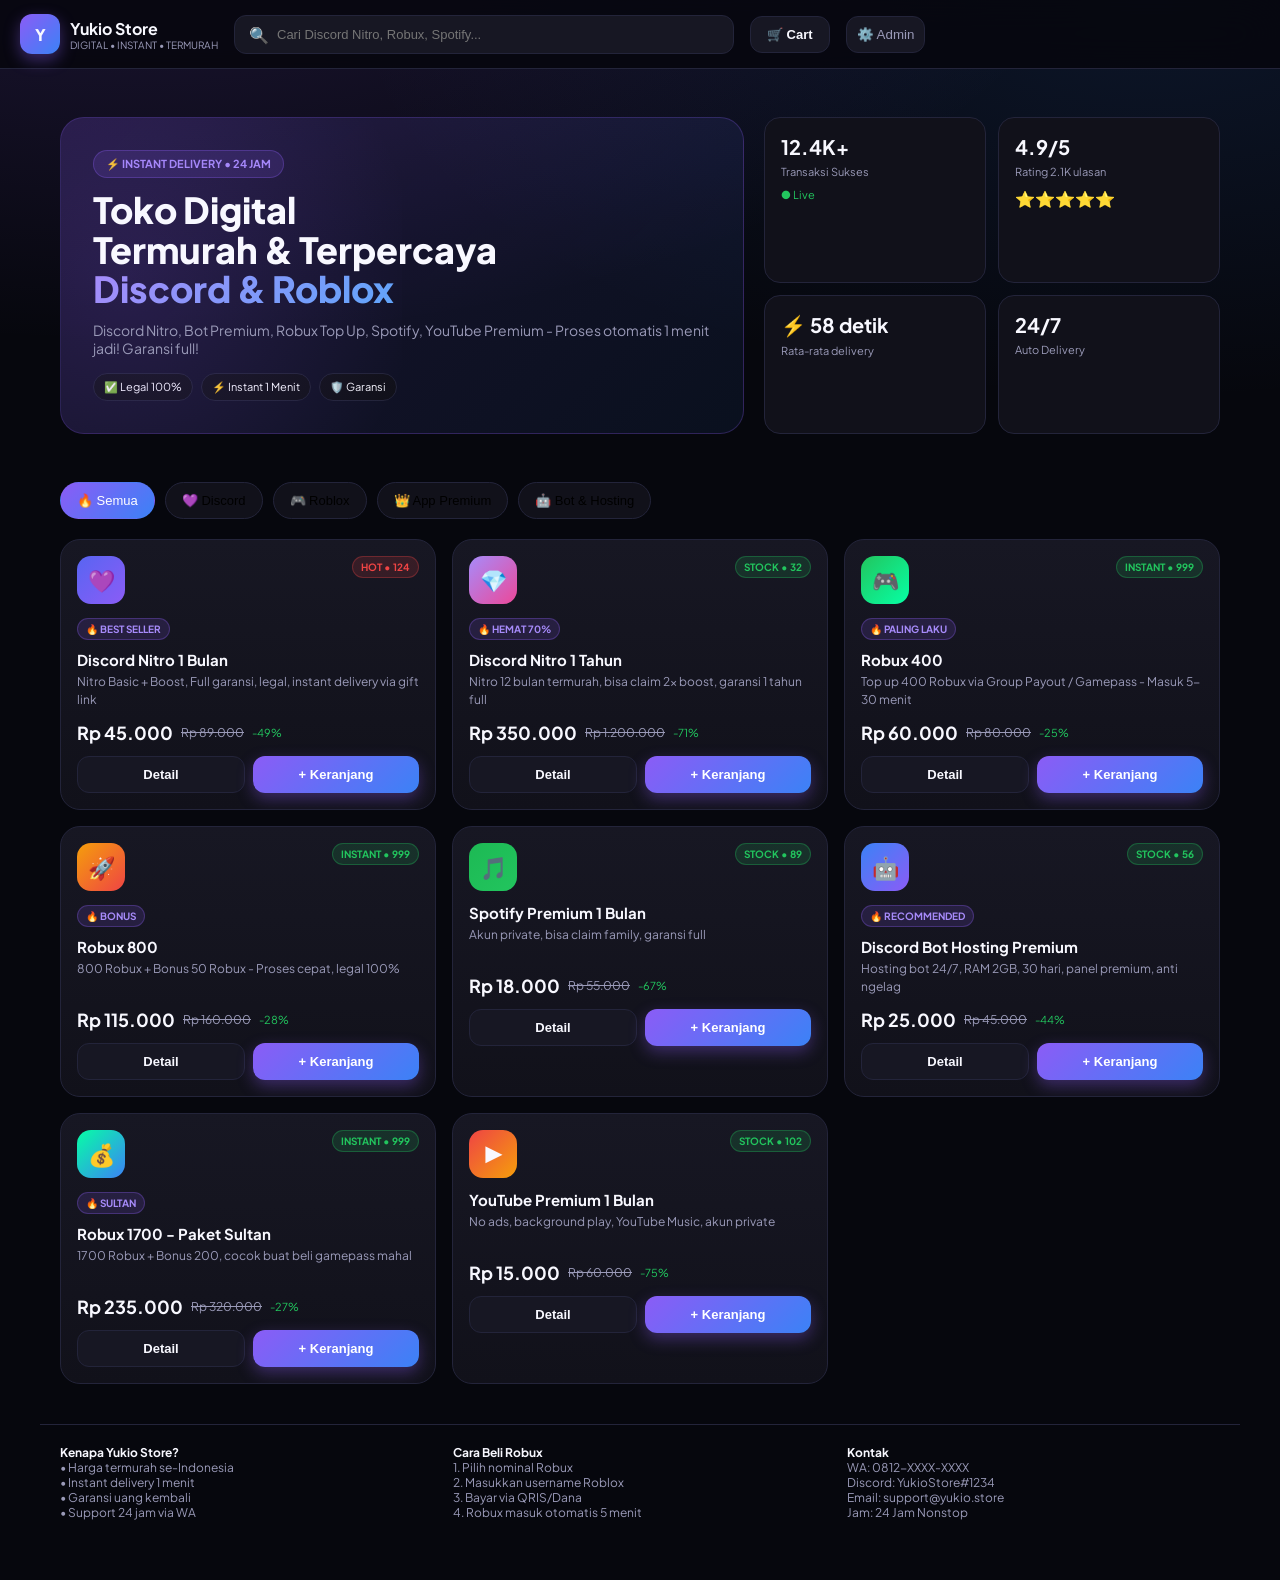
==== index.html @ 193f55a0 "Add initial HTML structure for Yukio Digital Store" ====
<!DOCTYPE html>
<html lang="id">
<head>
<meta charset="UTF-8">
<meta name="viewport" content="width=device-width, initial-scale=1.0">
<title>Yukio Digital Store - Discord Premium & Roblox Top Up Termurah</title>
<link href="https://fonts.googleapis.com/css2?family=Plus+Jakarta+Sans:wght@400;600;700;800&display=swap" rel="stylesheet">
<style>
:root{--bg:#06070d;--card:#11111a;--card2:#171723;--border:#23243a;--primary:#8b5cf6;--primary2:#3b82f6;--accent:#06ffa5;--text:#f8f8ff;--muted:#9a9ab8;--success:#22c55e}
*{margin:0;padding:0;box-sizing:border-box}
body{font-family:'Plus Jakarta Sans',sans-serif;background:radial-gradient(1000px 500px at 10% -10%, rgba(139,92,246,.2), transparent),radial-gradient(800px 400px at 90% 0%, rgba(59,130,246,.12), transparent),var(--bg);color:var(--text);min-height:100vh}
.nav{position:sticky;top:0;z-index:50;background:rgba(6,7,13,.85);backdrop-filter:blur(20px);border-bottom:1px solid var(--border);padding:14px 20px;display:flex;align-items:center;gap:16px}
.logo{width:40px;height:40px;border-radius:12px;background:linear-gradient(135deg,var(--primary),var(--primary2));display:flex;align-items:center;justify-content:center;font-weight:800;box-shadow:0 6px 16px rgba(139,92,246,.4)}
.search{flex:1;max-width:500px;display:flex;align-items:center;gap:8px;background:var(--card2);border:1px solid var(--border);border-radius:12px;padding:8px 14px}
.search input{flex:1;background:transparent;border:none;color:var(--text);outline:none;font-size:13px}
.cart-btn{position:relative;padding:10px 16px;background:var(--card2);border:1px solid var(--border);border-radius:12px;color:var(--text);cursor:pointer;font-size:13px;font-weight:600;display:flex;gap:8px;align-items:center}
.badge{position:absolute;top:-6px;right:-6px;width:18px;height:18px;background:#ef4444;border-radius:50%;font-size:10px;display:flex;align-items:center;justify-content:center}
.hero{max-width:1200px;margin:24px auto;padding:24px 20px;display:grid;grid-template-columns:1.2fr .8fr;gap:20px}
.hero-main{background:linear-gradient(135deg, rgba(139,92,246,.15), rgba(59,130,246,.08));border:1px solid rgba(139,92,246,.25);border-radius:24px;padding:32px;position:relative;overflow:hidden}
.hero-main::before{content:'';position:absolute;top:-50%;left:-30%;width:80%;height:200%;background:radial-gradient(circle, rgba(139,92,246,.15), transparent 70%);pointer-events:none}
.hero h1{font-size:clamp(24px,4vw,36px);font-weight:800;line-height:1.1;position:relative}
.hero p{color:var(--muted);margin:12px 0 0;font-size:14px;position:relative}
.stats{display:grid;grid-template-columns:1fr 1fr;gap:12px}
.stat{background:var(--card);border:1px solid var(--border);border-radius:16px;padding:16px}
.stat b{font-size:20px;display:block}.stat span{font-size:11px;color:var(--muted)}
.categories{max-width:1200px;margin:0 auto;padding:0 20px;display:flex;gap:10px;overflow-x:auto}
.cat{padding:10px 16px;background:var(--card);border:1px solid var(--border);border-radius:20px;font-size:13px;white-space:nowrap;cursor:pointer;transition:.2s}.cat.active,.cat:hover{background:linear-gradient(135deg,var(--primary),var(--primary2));color:#fff;border-color:transparent}
.products{max-width:1200px;margin:20px auto;padding:0 20px;display:grid;grid-template-columns:repeat(auto-fill,minmax(280px,1fr));gap:16px}
.card{background:linear-gradient(180deg,var(--card2),var(--card));border:1px solid var(--border);border-radius:20px;padding:16px;transition:.3s;position:relative;overflow:hidden}
.card:hover{transform:translateY(-4px);border-color:rgba(139,92,246,.4);box-shadow:0 20px 40px rgba(0,0,0,.4)}
.card-top{display:flex;justify-content:space-between;align-items:start;margin-bottom:12px}
.card-icon{width:48px;height:48px;border-radius:14px;display:flex;align-items:center;justify-content:center;font-size:22px}
.tag{padding:4px 8px;border-radius:20px;font-size:10px;font-weight:700}
.tag-stock{background:rgba(34,197,94,.15);color:var(--success);border:1px solid rgba(34,197,94,.3)}
.tag-hot{background:rgba(239,68,68,.15);color:#ef4444;border:1px solid rgba(239,68,68,.3)}
.card h3{font-size:15px;margin:4px 0}.card .desc{font-size:12px;color:var(--muted);line-height:1.5;height:36px;overflow:hidden}
.price{margin:12px 0;display:flex;align-items:center;gap:8px}.price b{font-size:18px}.price s{font-size:12px;color:var(--muted)}
.btns{display:flex;gap:8px;margin-top:12px}
.btn{flex:1;padding:10px;border-radius:12px;border:none;font-weight:700;font-size:13px;cursor:pointer;transition:.2s}
.btn-primary{background:linear-gradient(135deg,var(--primary),var(--primary2));color:#fff;box-shadow:0 6px 16px rgba(139,92,246,.35)}
.btn-ghost{background:var(--card2);border:1px solid var(--border);color:var(--text)}
.btn:hover{transform:translateY(-1px)}
.modal{position:fixed;inset:0;background:rgba(0,0,0,.7);backdrop-filter:blur(8px);display:none;align-items:center;justify-content:center;z-index:100;padding:20px}
.modal.open{display:flex}
.modal-box{background:var(--card);border:1px solid var(--border);border-radius:20px;width:100%;max-width:480px;max-height:90vh;overflow-y:auto;padding:20px;animation:pop .3s ease}
@keyframes pop{from{transform:scale(.96);opacity:0}to{transform:scale(1);opacity:1}}
.input{width:100%;padding:12px 14px;background:var(--card2);border:1px solid var(--border);border-radius:12px;color:var(--text);outline:none;font-size:13px;margin:6px 0}
.input:focus{border-color:var(--primary)}
.calc{background:var(--card2);border:1px dashed var(--border);border-radius:12px;padding:12px;margin:10px 0;font-size:12px}
.order-item{display:flex;justify-content:space-between;padding:10px 0;border-bottom:1px solid var(--border);font-size:13px}
@media(max-width:800px){.hero{grid-template-columns:1fr}.products{grid-template-columns:1fr 1fr}}@media(max-width:500px){.products{grid-template-columns:1fr}.nav{flex-wrap:wrap}}
</style>
</head>
<body>

<div class="nav">
<div style="display:flex;align-items:center;gap:10px"><div class="logo">Y</div><div><b>Yukio Store</b><div style="font-size:10px;color:var(--muted)">DIGITAL • INSTANT • TERMURAH</div></div></div>
<div class="search"><span>🔍</span><input id="search" placeholder="Cari Discord Nitro, Robux, Spotify..." oninput="filterProducts()"></div>
<button class="cart-btn" onclick="openCart()">🛒 Cart <span id="cartCount" class="badge" style="display:none">0</span></button>
<button onclick="openAdmin()" style="padding:10px;background:var(--card2);border:1px solid var(--border);border-radius:12px;color:var(--muted);cursor:pointer">⚙️ Admin</button>
</div>

<div class="hero">
<div class="hero-main">
<div style="display:inline-flex;padding:6px 12px;background:rgba(139,92,246,.15);border:1px solid rgba(139,92,246,.3);border-radius:20px;font-size:11px;color:#a78bfa;font-weight:700">⚡ INSTANT DELIVERY • 24 JAM</div>
<h1 style="margin-top:12px">Toko Digital<br>Termurah & Terpercaya<br><span style="background:linear-gradient(135deg,#a78bfa,#60a5fa);-webkit-background-clip:text;-webkit-text-fill-color:transparent">Discord & Roblox</span></h1>
<p>Discord Nitro, Bot Premium, Robux Top Up, Spotify, YouTube Premium - Proses otomatis 1 menit jadi! Garansi full!</p>
<div style="margin-top:16px;display:flex;gap:8px;flex-wrap:wrap"><span style="padding:6px 10px;background:var(--card);border:1px solid var(--border);border-radius:20px;font-size:11px">✅ Legal 100%</span><span style="padding:6px 10px;background:var(--card);border:1px solid var(--border);border-radius:20px;font-size:11px">⚡ Instant 1 Menit</span><span style="padding:6px 10px;background:var(--card);border:1px solid var(--border);border-radius:20px;font-size:11px">🛡️ Garansi</span></div>
</div>
<div class="stats">
<div class="stat"><b>12.4K+</b><span>Transaksi Sukses</span><div style="margin-top:8px;font-size:11px;color:var(--success)">● Live</div></div>
<div class="stat"><b>4.9/5</b><span>Rating 2.1K ulasan</span><div style="margin-top:8px">⭐⭐⭐⭐⭐</div></div>
<div class="stat"><b>⚡ 58 detik</b><span>Rata-rata delivery</span></div>
<div class="stat"><b>24/7</b><span>Auto Delivery</span></div>
</div>
</div>

<div class="categories">
<button class="cat active" onclick="setCat('all')">🔥 Semua</button>
<button class="cat" onclick="setCat('discord')">💜 Discord</button>
<button class="cat" onclick="setCat('roblox')">🎮 Roblox</button>
<button class="cat" onclick="setCat('premium')">👑 App Premium</button>
<button class="cat" onclick="setCat('bot')">🤖 Bot & Hosting</button>
</div>

<div class="products" id="products"></div>

<div style="max-width:1200px;margin:40px auto;padding:20px;border-top:1px solid var(--border);display:grid;grid-template-columns:repeat(auto-fit,minmax(200px,1fr));gap:20px;font-size:12px;color:var(--muted)">
<div><b style="color:var(--text)">Kenapa Yukio Store?</b><br>• Harga termurah se-Indonesia<br>• Instant delivery 1 menit<br>• Garansi uang kembali<br>• Support 24 jam via WA</div>
<div><b style="color:var(--text)">Cara Beli Robux</b><br>1. Pilih nominal Robux<br>2. Masukkan username Roblox<br>3. Bayar via QRIS/Dana<br>4. Robux masuk otomatis 5 menit</div>
<div><b style="color:var(--text)">Kontak</b><br>WA: 0812-XXXX-XXXX<br>Discord: YukioStore#1234<br>Email: support@yukio.store<br>Jam: 24 Jam Nonstop</div>
</div>

<!-- MODAL CART & CHECKOUT -->
<div id="cartModal" class="modal"><div class="modal-box">
<div style="display:flex;justify-content:space-between;align-items:center"><h3>🛒 Keranjang (<span id="cartCount2">0</span>)</h3><button onclick="closeModal('cartModal')" style="padding:6px 10px;border-radius:8px;border:1px solid var(--border);background:var(--card2);color:var(--text);cursor:pointer">✕</button></div>
<div id="cartItems" style="margin:16px 0"></div>
<div style="border-top:1px solid var(--border);padding-top:12px">
<div class="order-item"><span>Subtotal</span><b id="subtotal">Rp 0</b></div>
<div style="margin-top:12px"><b>Data Pengiriman</b>
<input id="custName" class="input" placeholder="Nama / Username Discord / Roblox">
<input id="custWA" class="input" placeholder="No WA (untuk kirim kode) - 08xxx">
<select id="payMethod" class="input"><option value="QRIS">QRIS (All E-Wallet)</option><option value="DANA">DANA</option><option value="OVO">OVO</option><option value="GoPay">GoPay</option><option value="BCA">Transfer BCA</option></select>
</div>
<button onclick="checkout()" class="btn btn-primary" style="width:100%;margin-top:12px;padding:14px">💳 Bayar Sekarang - Instant Delivery</button>
<div style="font-size:11px;color:var(--muted);text-align:center;margin-top:8px">🔒 Pembayaran aman & otomatis</div>
</div>
</div></div>

<!-- MODAL PRODUCT DETAIL -->
<div id="productModal" class="modal"><div class="modal-box">
<div style="display:flex;justify-content:space-between"><h3 id="pTitle"></h3><button onclick="closeModal('productModal')" style="padding:6px 10px;border-radius:8px;border:1px solid var(--border);background:var(--card2);color:var(--text);cursor:pointer">✕</button></div>
<div id="pContent" style="margin-top:12px"></div>
</div></div>

<!-- MODAL ADMIN -->
<div id="adminModal" class="modal"><div class="modal-box" style="max-width:600px">
<div style="display:flex;justify-content:space-between"><h3>⚙️ Admin Dashboard - Yukio Store</h3><button onclick="closeModal('adminModal')" style="padding:6px 10px;border-radius:8px;border:1px solid var(--border);background:var(--card2);color:var(--text);cursor:pointer">✕</button></div>
<div style="display:grid;grid-template-columns:1fr 1fr 1fr;gap:10px;margin:16px 0">
<div class="stat"><b id="totalOrders">0</b><span>Total Order</span></div>
<div class="stat"><b id="totalIncome">Rp 0</b><span>Pendapatan</span></div>
<div class="stat"><b id="totalProducts">6</b><span>Produk</span></div>
</div>
<h4 style="margin:12px 0">📦 Daftar Order Masuk</h4>
<div id="adminOrders" style="max-height:300px;overflow-y:auto"></div>
<button onclick="clearOrders()" style="margin-top:12px;padding:8px 12px;background:#ef4444;border:none;border-radius:8px;color:#fff;cursor:pointer;font-size:12px">Hapus Semua Order (Reset)</button>
</div></div>

<script>
const products = [
{id:1, cat:'discord', icon:'💜', color:'linear-gradient(135deg,#5865F2,#8b5cf6)', title:'Discord Nitro 1 Bulan', desc:'Nitro Basic + Boost, Full garansi, legal, instant delivery via gift link', price:45000, oldPrice:89000, stock:124, tag:'HOT', badge:'BEST SELLER'},
{id:2, cat:'discord', icon:'💎', color:'linear-gradient(135deg,#a78bfa,#ec4899)', title:'Discord Nitro 1 Tahun', desc:'Nitro 12 bulan termurah, bisa claim 2x boost, garansi 1 tahun full', price:350000, oldPrice:1200000, stock:32, tag:'STOCK', badge:'HEMAT 70%'},
{id:3, cat:'roblox', icon:'🎮', color:'linear-gradient(135deg,#22c55e,#06ffa5)', title:'Robux 400', desc:'Top up 400 Robux via Group Payout / Gamepass - Masuk 5-30 menit', price:60000, oldPrice:80000, stock:999, tag:'INSTANT', badge:'PALING LAKU'},
{id:4, cat:'roblox', icon:'🚀', color:'linear-gradient(135deg,#f59e0b,#ef4444)', title:'Robux 800', desc:'800 Robux + Bonus 50 Robux - Proses cepat, legal 100%', price:115000, oldPrice:160000, stock:999, tag:'INSTANT', badge:'BONUS'},
{id:5, cat:'premium', icon:'🎵', color:'linear-gradient(135deg,#1DB954,#22c55e)', title:'Spotify Premium 1 Bulan', desc:'Akun private, bisa claim family, garansi full', price:18000, oldPrice:55000, stock:89, tag:'STOCK', badge:''},
{id:6, cat:'bot', icon:'🤖', color:'linear-gradient(135deg,#3b82f6,#8b5cf6)', title:'Discord Bot Hosting Premium', desc:'Hosting bot 24/7, RAM 2GB, 30 hari, panel premium, anti ngelag', price:25000, oldPrice:45000, stock:56, tag:'STOCK', badge:'RECOMMENDED'},
{id:7, cat:'roblox', icon:'💰', color:'linear-gradient(135deg,#06ffa5,#3b82f6)', title:'Robux 1700 - Paket Sultan', desc:'1700 Robux + Bonus 200, cocok buat beli gamepass mahal', price:235000, oldPrice:320000, stock:999, tag:'INSTANT', badge:'SULTAN'},
{id:8, cat:'premium', icon:'▶️', color:'linear-gradient(135deg,#ef4444,#f59e0b)', title:'YouTube Premium 1 Bulan', desc:'No ads, background play, YouTube Music, akun private', price:15000, oldPrice:60000, stock:102, tag:'STOCK', badge:''},
];

let cart = JSON.parse(localStorage.getItem('yukio_cart')||'[]');
let orders = JSON.parse(localStorage.getItem('yukio_orders')||'[]');
let currentCat = 'all';

function renderProducts(){
let container = document.getElementById('products');
let q = document.getElementById('search').value.toLowerCase();
let filtered = products.filter(p => (currentCat==='all' || p.cat===currentCat) && (p.title.toLowerCase().includes(q) || p.desc.toLowerCase().includes(q)));
container.innerHTML = filtered.map(p=>`
<div class="card">
<div class="card-top"><div class="card-icon" style="background:${p.color}">${p.icon}</div><div style="display:flex;gap:6px"><span class="tag ${p.tag==='HOT'?'tag-hot':'tag-stock'}">${p.tag} • ${p.stock}</span></div></div>
${p.badge?`<div style="display:inline-block;padding:4px 8px;background:rgba(139,92,246,.15);border:1px solid rgba(139,92,246,.3);border-radius:20px;font-size:10px;color:#a78bfa;font-weight:700;margin-bottom:6px">🔥 ${p.badge}</div>`:''}
<h3>${p.title}</h3>
<div class="desc">${p.desc}</div>
<div class="price"><b>Rp ${p.price.toLocaleString('id-ID')}</b><s>Rp ${p.oldPrice.toLocaleString('id-ID')}</s><span style="font-size:11px;color:var(--success)">-${Math.round((1-p.price/p.oldPrice)*100)}%</span></div>
<div class="btns"><button class="btn btn-ghost" onclick="openProduct(${p.id})">Detail</button><button class="btn btn-primary" onclick="addToCart(${p.id})">+ Keranjang</button></div>
</div>
`).join('');
}

function setCat(cat){
currentCat=cat;
document.querySelectorAll('.cat').forEach(c=>c.classList.remove('active'));
event.target.classList.add('active');
renderProducts();
}

function filterProducts(){renderProducts()}

function addToCart(id){
let p = products.find(x=>x.id===id);
let exist = cart.find(x=>x.id===id);
if(exist){exist.qty++}else{cart.push({...p, qty:1})}
localStorage.setItem('yukio_cart', JSON.stringify(cart));
updateCartCount();
let btn = event.target;
btn.textContent='✅ Ditambah!';
setTimeout(()=>btn.textContent='+ Keranjang', 1000);
}

function updateCartCount(){
let count = cart.reduce((a,b)=>a+b.qty,0);
document.getElementById('cartCount').style.display = count>0?'flex':'none';
document.getElementById('cartCount').textContent=count;
document.getElementById('cartCount2').textContent=count;
}

function openCart(){
let itemsDiv = document.getElementById('cartItems');
if(cart.length===0){itemsDiv.innerHTML='<div style="text-align:center;padding:20px;color:var(--muted)">Keranjang kosong bos, belanja dulu!</div>'}
else{
itemsDiv.innerHTML = cart.map((c,i)=>`
<div style="display:flex;gap:10px;align-items:center;padding:10px 0;border-bottom:1px solid var(--border)">
<div style="width:40px;height:40px;border-radius:10px;background:${c.color};display:flex;align-items:center;justify-content:center">${c.icon}</div>
<div style="flex:1"><b style="font-size:13px">${c.title}</b><div style="font-size:11px;color:var(--muted)">Rp ${c.price.toLocaleString()} x ${c.qty}</div></div>
<div style="display:flex;align-items:center;gap:6px"><button onclick="changeQty(${i},-1)" style="width:24px;height:24px;border-radius:6px;border:1px solid var(--border);background:var(--card2);color:var(--text);cursor:pointer">-</button><span style="font-size:13px">${c.qty}</span><button onclick="changeQty(${i},1)" style="width:24px;height:24px;border-radius:6px;border:1px solid var(--border);background:var(--card2);color:var(--text);cursor:pointer">+</button></div>
</div>
`).join('');
}
let subtotal = cart.reduce((a,b)=>a+b.price*b.qty,0);
document.getElementById('subtotal').textContent='Rp '+subtotal.toLocaleString('id-ID');
document.getElementById('cartModal').classList.add('open');
}

function changeQty(i, delta){
cart[i].qty+=delta;
if(cart[i].qty<=0)cart.splice(i,1);
localStorage.setItem('yukio_cart', JSON.stringify(cart));
updateCartCount();
openCart();
}

function openProduct(id){
let p = products.find(x=>x.id===id);
document.getElementById('pTitle').textContent=p.title;
let isRobux = p.cat==='roblox';
document.getElementById('pContent').innerHTML=`
<div style="display:flex;gap:12px;align-items:center;margin-bottom:12px"><div style="width:56px;height:56px;border-radius:16px;background:${p.color};display:flex;align-items:center;justify-content:center;font-size:26px">${p.icon}</div><div><b>${p.title}</b><div style="font-size:12px;color:var(--muted)">Stok: ${p.stock} • Instant</div></div></div>
<p style="font-size:13px;color:var(--muted);line-height:1.6">${p.desc}</p>
${isRobux?`<div class="calc"><b>🧮 Kalkulator Robux</b><br><div style="display:flex;gap:8px;margin-top:8px"><input id="robuxInput" type="number" class="input" style="flex:1" placeholder="Mau berapa Robux? Contoh: 1000" oninput="calcRobux(${p.price/400})"><button onclick="calcRobux(${p.price/400})" style="padding:8px 12px;background:var(--card);border:1px solid var(--border);border-radius:8px;color:var(--text);cursor:pointer">Hitung</button></div><div id="robuxResult" style="margin-top:8px;font-weight:700"></div></div>`:''}
<div style="margin:12px 0;padding:12px;background:var(--card2);border-radius:12px"><div style="display:flex;justify-content:space-between"><span style="font-size:12px;color:var(--muted)">Harga Normal</span><s style="font-size:12px">Rp ${p.oldPrice.toLocaleString()}</s></div><div style="display:flex;justify-content:space-between;margin-top:4px"><span style="font-weight:700">Harga Promo</span><b style="color:var(--accent)">Rp ${p.price.toLocaleString()}</b></div></div>
<div style="font-size:12px;color:var(--muted);line-height:1.8">✅ Garansi 100%<br>✅ Instant Delivery 1-5 Menit<br>✅ Support 24 Jam<br>✅ Legal & Aman</div>
<div style="display:flex;gap:8px;margin-top:16px"><button onclick="addToCart(${p.id});closeModal('productModal');openCart()" class="btn btn-primary" style="flex:1">🛒 Beli Sekarang</button><button onclick="window.open('https://wa.me/6281234567890?text=Halo%20min%20mau%20tanya%20${encodeURIComponent(p.title)}')" class="btn btn-ghost">💬 Tanya Admin</button></div>
`;
document.getElementById('productModal').classList.add('open');
}

function calcRobux(rate){
let val = document.getElementById('robuxInput').value;
if(!val)return;
let total = Math.ceil(val*rate);
document.getElementById('robuxResult').textContent = val+' Robux = Rp '+total.toLocaleString('id-ID')+' (estimasi)';
}

function checkout(){
if(cart.length===0)return alert('Keranjang kosong!');
let name = document.getElementById('custName').value.trim();
let wa = document.getElementById('custWA').value.trim();
let pay = document.getElementById('payMethod').value;
if(!name || !wa)return alert('Isi nama/username dan WA dulu bos!');
let subtotal = cart.reduce((a,b)=>a+b.price*b.qty,0);
let order = {id:'YUKIO-'+Date.now().toString().slice(-6), date:new Date().toLocaleString('id-ID'), name, wa, pay, items:[...cart], total:subtotal, status:'Pending - Menunggu Pembayaran'};
orders.unshift(order);
localStorage.setItem('yukio_orders', JSON.stringify(orders));
cart=[];localStorage.setItem('yukio_cart', JSON.stringify(cart));updateCartCount();closeModal('cartModal');
alert('✅ Order Berhasil Dibuat!\\n\\nID Order: '+order.id+'\\nTotal: Rp '+subtotal.toLocaleString()+'\\nMetode: '+pay+'\\n\\nSilakan bayar dan kirim bukti ke WA Admin. Kode akan dikirim otomatis setelah konfirmasi!\\n\\nUntuk demo ini, cek di Admin Dashboard ya bos!');
openAdmin();
}

function openAdmin(){
document.getElementById('adminModal').classList.add('open');
renderAdmin();
}

function renderAdmin(){
document.getElementById('totalOrders').textContent=orders.length;
document.getElementById('totalIncome').textContent='Rp '+(orders.reduce((a,b)=>a+b.total,0).toLocaleString('id-ID'));
document.getElementById('totalProducts').textContent=products.length;
let div = document.getElementById('adminOrders');
if(orders.length===0){div.innerHTML='<div style="color:var(--muted);font-size:13px">Belum ada order</div>'}
else{
div.innerHTML = orders.map(o=>`
<div style="padding:10px;background:var(--card2);border:1px solid var(--border);border-radius:12px;margin-bottom:8px;font-size:12px">
<div style="display:flex;justify-content:space-between"><b>${o.id}</b><span style="padding:2px 8px;background:rgba(245,158,11,.15);border-radius:20px;font-size:10px">${o.status}</span></div>
<div style="margin:6px 0;color:var(--muted)">${o.date} • ${o.name} • ${o.wa} • ${o.pay}</div>
<div>${o.items.map(i=>i.title+' x'+i.qty).join(', ')}</div>
<div style="margin-top:6px;display:flex;justify-content:space-between"><b>Rp ${o.total.toLocaleString()}</b><div style="display:flex;gap:4px"><button onclick="confirmOrder('${o.id}')" style="padding:4px 8px;background:var(--success);border:none;border-radius:6px;color:#fff;cursor:pointer;font-size:11px">Konfirmasi</button><button onclick="sendCode('${o.id}')" style="padding:4px 8px;background:var(--primary);border:none;border-radius:6px;color:#fff;cursor:pointer;font-size:11px">Kirim Kode</button></div></div>
</div>
`).join('');
}
}

function confirmOrder(id){
let o = orders.find(x=>x.id===id);
if(o){o.status='✅ Paid - Diproses';localStorage.setItem('yukio_orders', JSON.stringify(orders));renderAdmin();alert('Order '+id+' dikonfirmasi! Sekarang kirim kode ke customer via WA: '+o.wa);}
}
function sendCode(id){
let code = 'YUKIO-'+Math.random().toString(36).toUpperCase().slice(-8)+'-'+Math.random().toString(36).toUpperCase().slice(-6);
alert('✅ Kode terkirim ke customer!\\n\\nOrder: '+id+'\\nKode: '+code+'\\n\\n(Customer akan menerima kode ini via WA - untuk demo, copy kode ini)');
let o = orders.find(x=>x.id===id);
if(o){o.status='✅ Done - Kode: '+code;localStorage.setItem('yukio_orders', JSON.stringify(orders));renderAdmin();}
}
function clearOrders(){if(confirm('Hapus semua order?')){orders=[];localStorage.setItem('yukio_orders', JSON.stringify(orders));renderAdmin();}}

function closeModal(id){document.getElementById(id).classList.remove('open')}

updateCartCount();
renderProducts();
</script>
</body>
  </html>
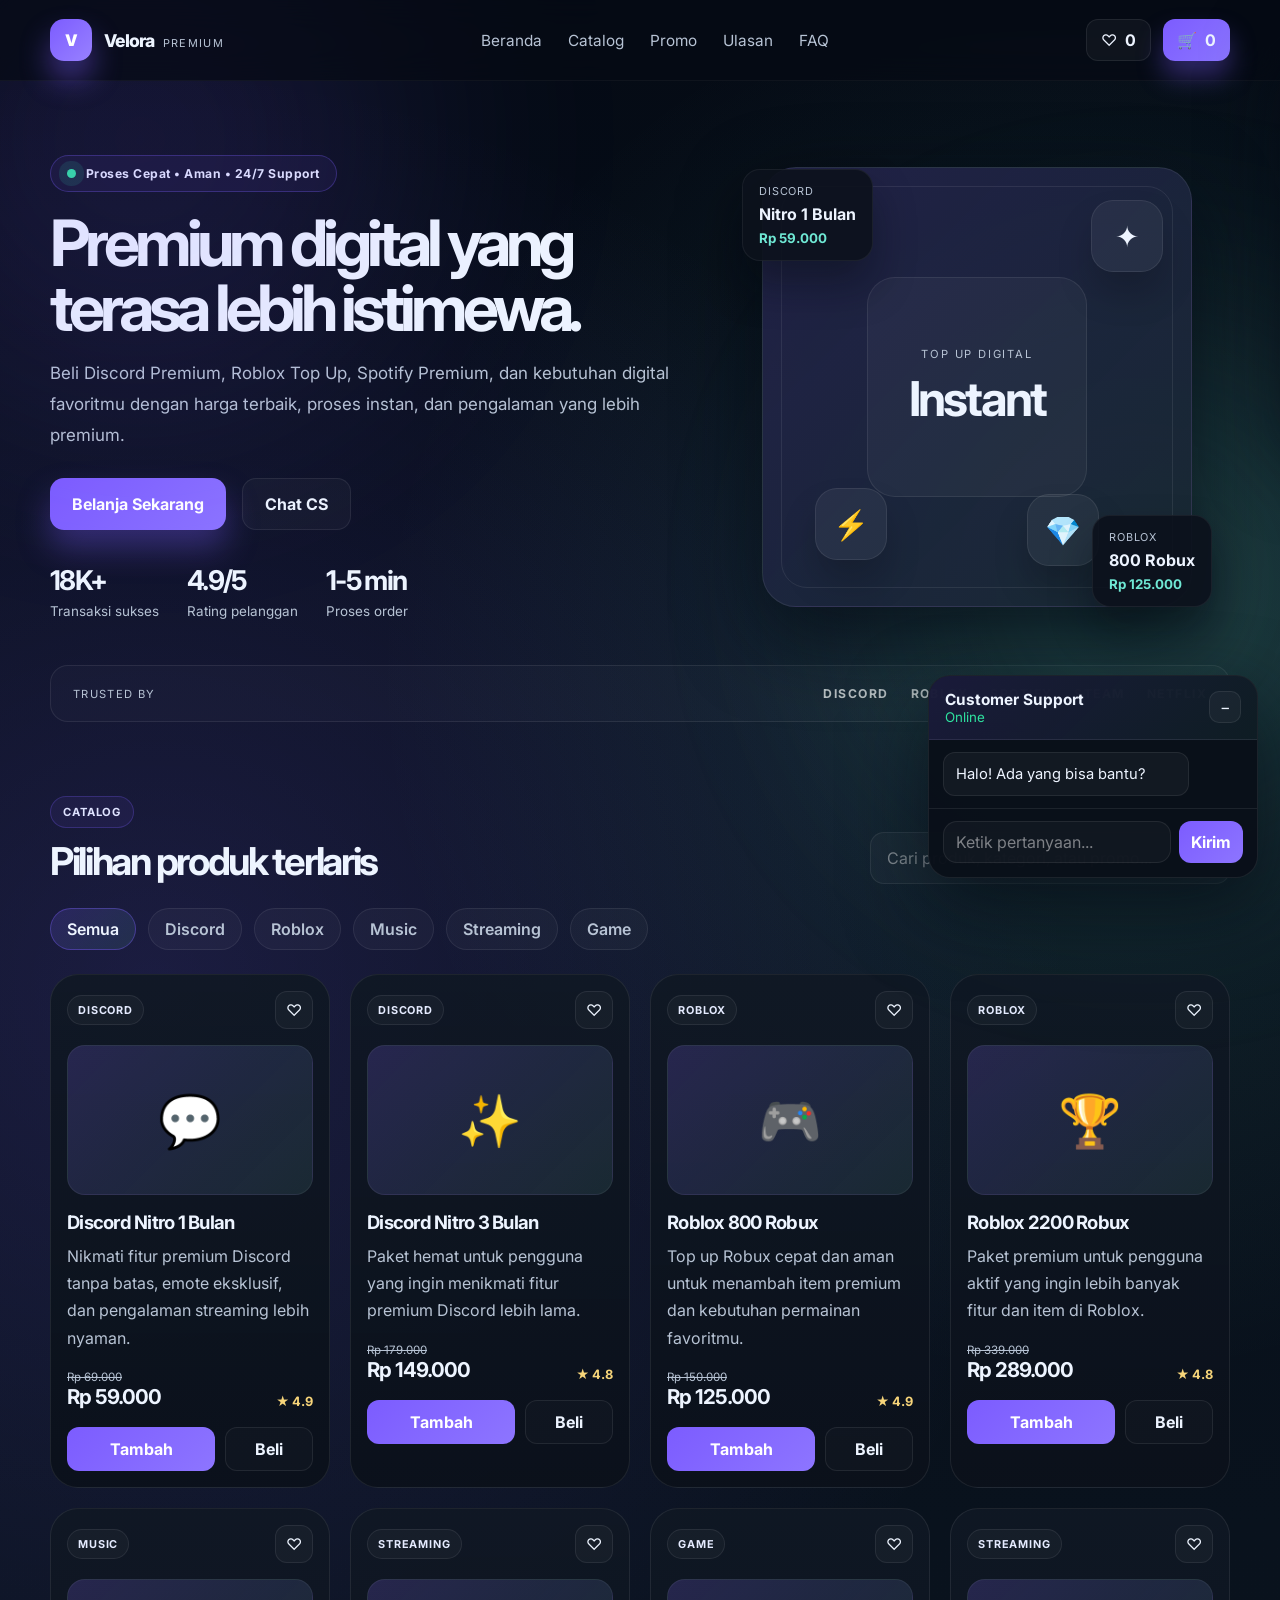
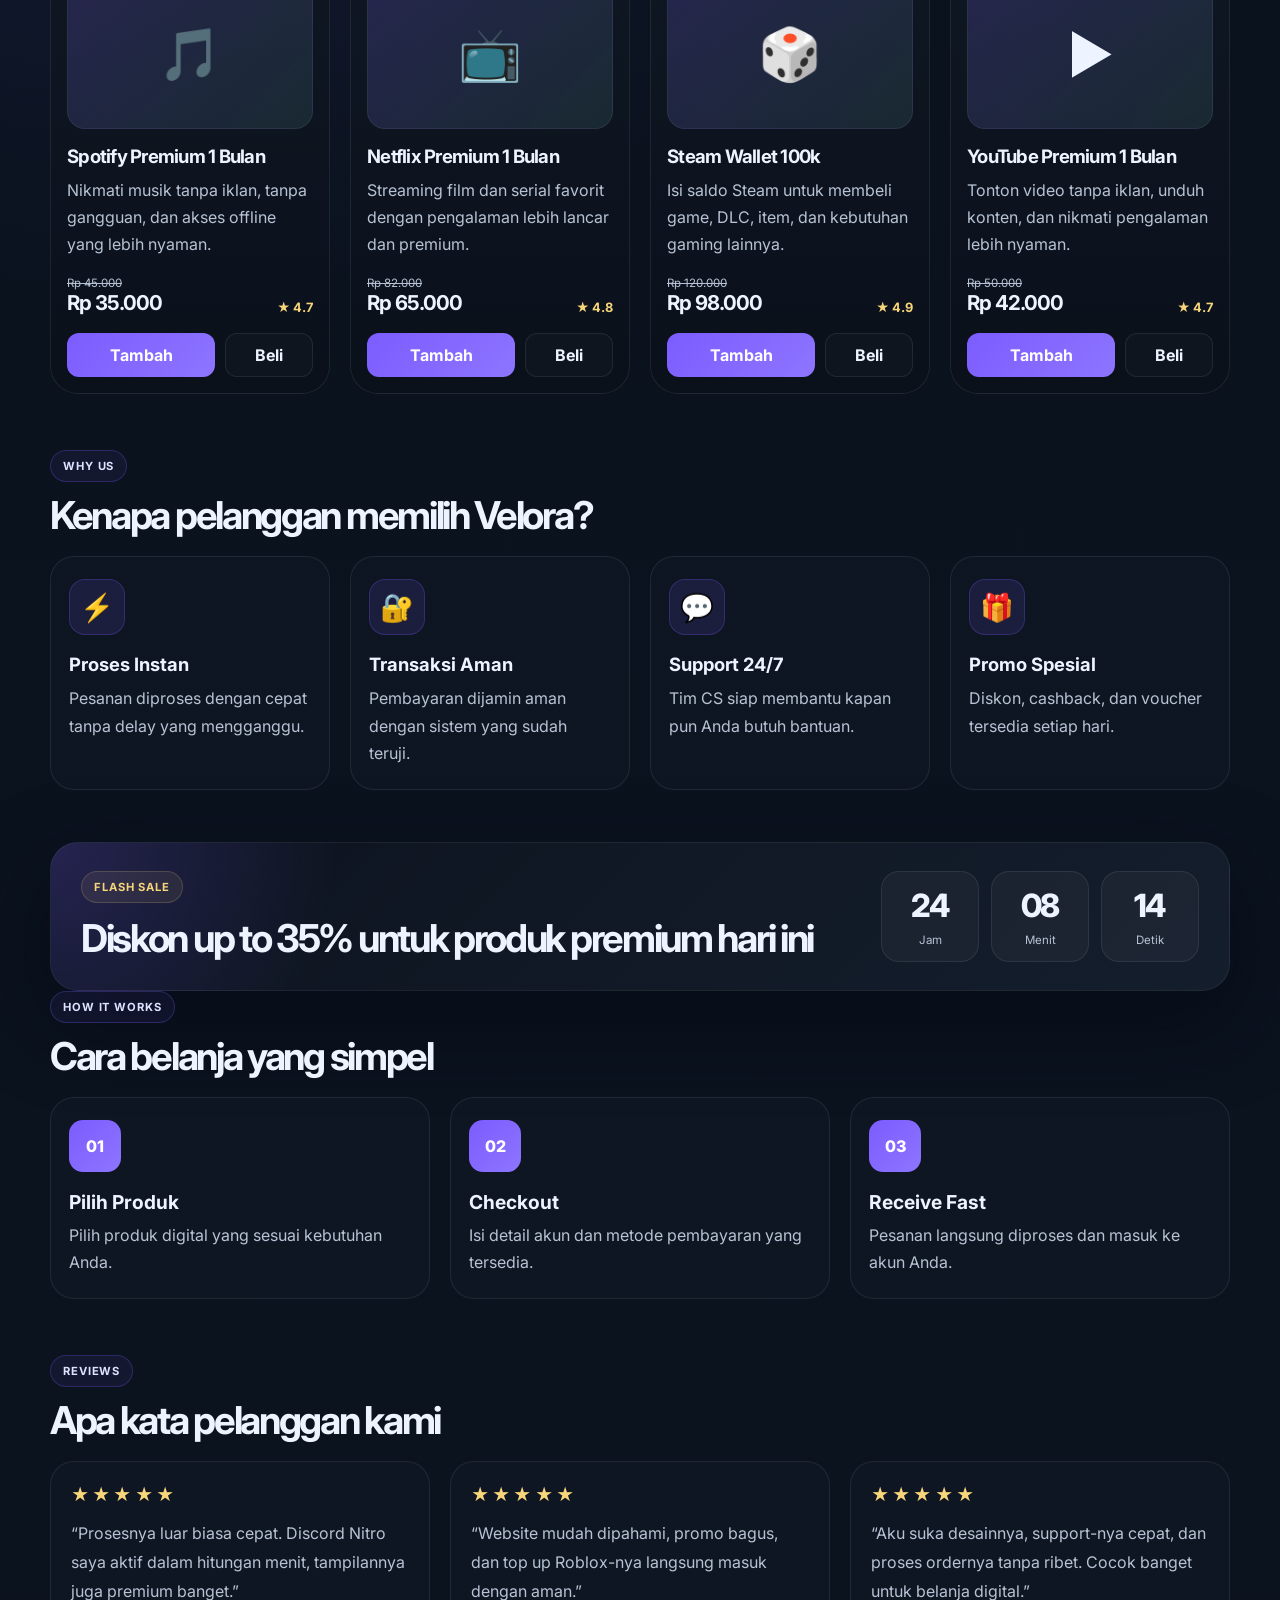
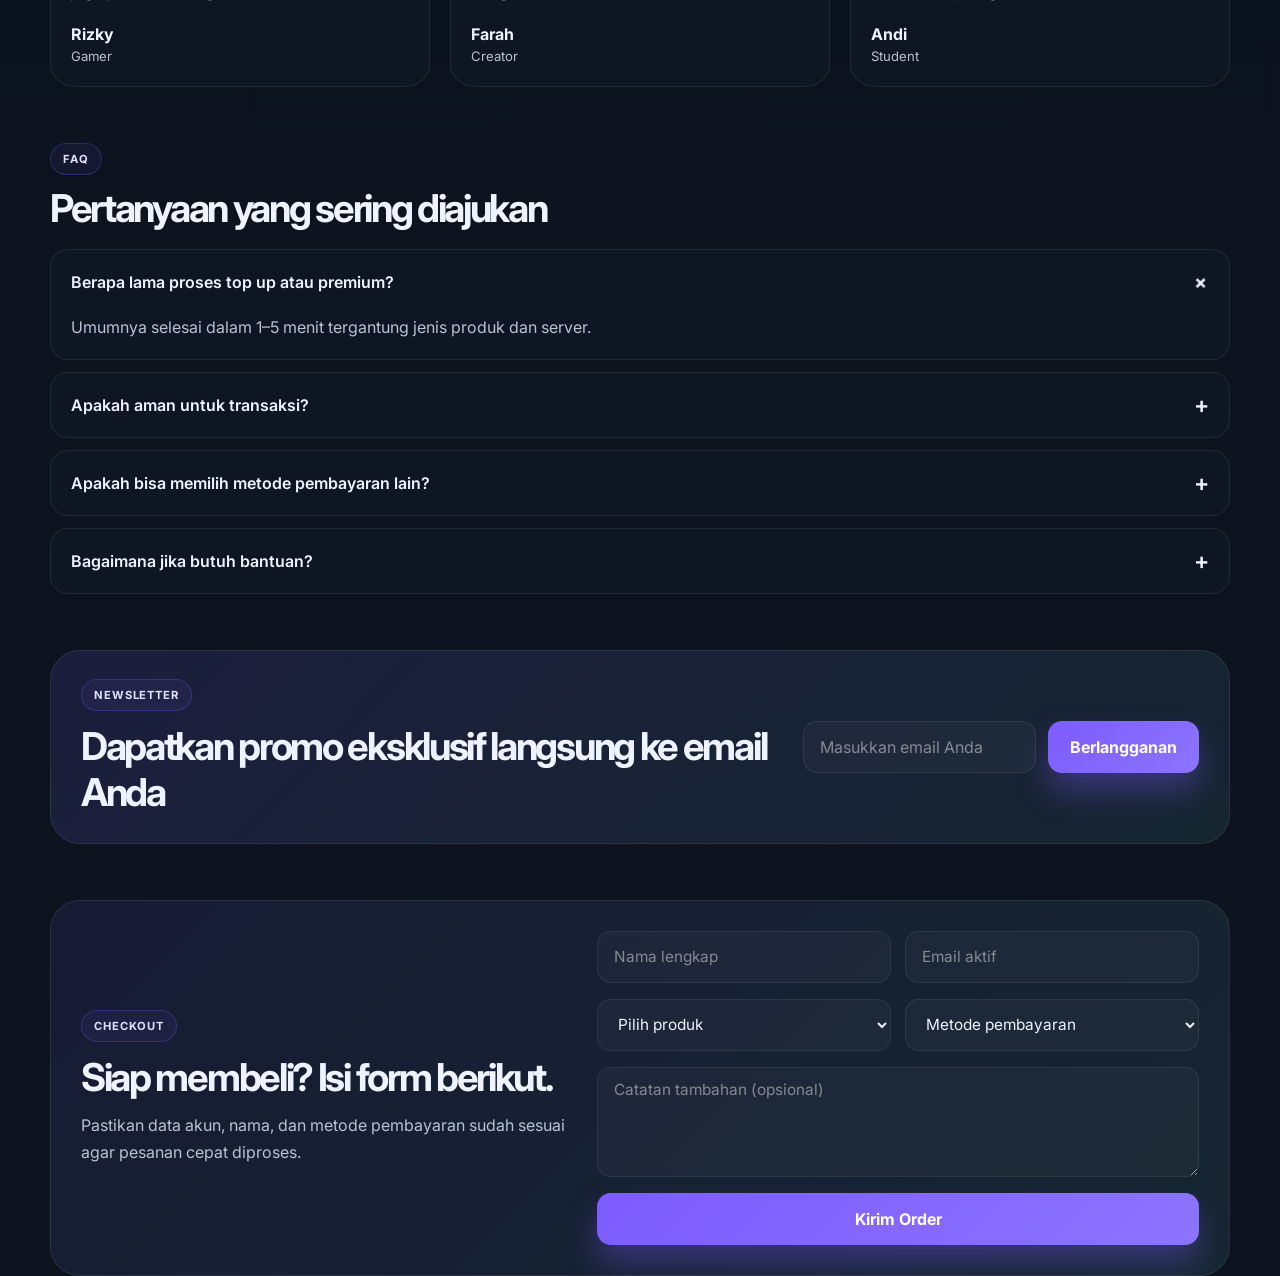
==== commit 13a5895e: "Update index.html" ====
--- a/index.html
+++ b/index.html
@@ -1,291 +1,2177 @@
 <!DOCTYPE html>
 <html lang="id">
-<head>
-<meta charset="UTF-8">
-<meta name="viewport" content="width=device-width, initial-scale=1.0">
-<title>Yukio Digital Store - Discord Premium & Roblox Top Up Termurah</title>
-<link href="https://fonts.googleapis.com/css2?family=Plus+Jakarta+Sans:wght@400;600;700;800&display=swap" rel="stylesheet">
-<style>
-:root{--bg:#06070d;--card:#11111a;--card2:#171723;--border:#23243a;--primary:#8b5cf6;--primary2:#3b82f6;--accent:#06ffa5;--text:#f8f8ff;--muted:#9a9ab8;--success:#22c55e}
-*{margin:0;padding:0;box-sizing:border-box}
-body{font-family:'Plus Jakarta Sans',sans-serif;background:radial-gradient(1000px 500px at 10% -10%, rgba(139,92,246,.2), transparent),radial-gradient(800px 400px at 90% 0%, rgba(59,130,246,.12), transparent),var(--bg);color:var(--text);min-height:100vh}
-.nav{position:sticky;top:0;z-index:50;background:rgba(6,7,13,.85);backdrop-filter:blur(20px);border-bottom:1px solid var(--border);padding:14px 20px;display:flex;align-items:center;gap:16px}
-.logo{width:40px;height:40px;border-radius:12px;background:linear-gradient(135deg,var(--primary),var(--primary2));display:flex;align-items:center;justify-content:center;font-weight:800;box-shadow:0 6px 16px rgba(139,92,246,.4)}
-.search{flex:1;max-width:500px;display:flex;align-items:center;gap:8px;background:var(--card2);border:1px solid var(--border);border-radius:12px;padding:8px 14px}
-.search input{flex:1;background:transparent;border:none;color:var(--text);outline:none;font-size:13px}
-.cart-btn{position:relative;padding:10px 16px;background:var(--card2);border:1px solid var(--border);border-radius:12px;color:var(--text);cursor:pointer;font-size:13px;font-weight:600;display:flex;gap:8px;align-items:center}
-.badge{position:absolute;top:-6px;right:-6px;width:18px;height:18px;background:#ef4444;border-radius:50%;font-size:10px;display:flex;align-items:center;justify-content:center}
-.hero{max-width:1200px;margin:24px auto;padding:24px 20px;display:grid;grid-template-columns:1.2fr .8fr;gap:20px}
-.hero-main{background:linear-gradient(135deg, rgba(139,92,246,.15), rgba(59,130,246,.08));border:1px solid rgba(139,92,246,.25);border-radius:24px;padding:32px;position:relative;overflow:hidden}
-.hero-main::before{content:'';position:absolute;top:-50%;left:-30%;width:80%;height:200%;background:radial-gradient(circle, rgba(139,92,246,.15), transparent 70%);pointer-events:none}
-.hero h1{font-size:clamp(24px,4vw,36px);font-weight:800;line-height:1.1;position:relative}
-.hero p{color:var(--muted);margin:12px 0 0;font-size:14px;position:relative}
-.stats{display:grid;grid-template-columns:1fr 1fr;gap:12px}
-.stat{background:var(--card);border:1px solid var(--border);border-radius:16px;padding:16px}
-.stat b{font-size:20px;display:block}.stat span{font-size:11px;color:var(--muted)}
-.categories{max-width:1200px;margin:0 auto;padding:0 20px;display:flex;gap:10px;overflow-x:auto}
-.cat{padding:10px 16px;background:var(--card);border:1px solid var(--border);border-radius:20px;font-size:13px;white-space:nowrap;cursor:pointer;transition:.2s}.cat.active,.cat:hover{background:linear-gradient(135deg,var(--primary),var(--primary2));color:#fff;border-color:transparent}
-.products{max-width:1200px;margin:20px auto;padding:0 20px;display:grid;grid-template-columns:repeat(auto-fill,minmax(280px,1fr));gap:16px}
-.card{background:linear-gradient(180deg,var(--card2),var(--card));border:1px solid var(--border);border-radius:20px;padding:16px;transition:.3s;position:relative;overflow:hidden}
-.card:hover{transform:translateY(-4px);border-color:rgba(139,92,246,.4);box-shadow:0 20px 40px rgba(0,0,0,.4)}
-.card-top{display:flex;justify-content:space-between;align-items:start;margin-bottom:12px}
-.card-icon{width:48px;height:48px;border-radius:14px;display:flex;align-items:center;justify-content:center;font-size:22px}
-.tag{padding:4px 8px;border-radius:20px;font-size:10px;font-weight:700}
-.tag-stock{background:rgba(34,197,94,.15);color:var(--success);border:1px solid rgba(34,197,94,.3)}
-.tag-hot{background:rgba(239,68,68,.15);color:#ef4444;border:1px solid rgba(239,68,68,.3)}
-.card h3{font-size:15px;margin:4px 0}.card .desc{font-size:12px;color:var(--muted);line-height:1.5;height:36px;overflow:hidden}
-.price{margin:12px 0;display:flex;align-items:center;gap:8px}.price b{font-size:18px}.price s{font-size:12px;color:var(--muted)}
-.btns{display:flex;gap:8px;margin-top:12px}
-.btn{flex:1;padding:10px;border-radius:12px;border:none;font-weight:700;font-size:13px;cursor:pointer;transition:.2s}
-.btn-primary{background:linear-gradient(135deg,var(--primary),var(--primary2));color:#fff;box-shadow:0 6px 16px rgba(139,92,246,.35)}
-.btn-ghost{background:var(--card2);border:1px solid var(--border);color:var(--text)}
-.btn:hover{transform:translateY(-1px)}
-.modal{position:fixed;inset:0;background:rgba(0,0,0,.7);backdrop-filter:blur(8px);display:none;align-items:center;justify-content:center;z-index:100;padding:20px}
-.modal.open{display:flex}
-.modal-box{background:var(--card);border:1px solid var(--border);border-radius:20px;width:100%;max-width:480px;max-height:90vh;overflow-y:auto;padding:20px;animation:pop .3s ease}
-@keyframes pop{from{transform:scale(.96);opacity:0}to{transform:scale(1);opacity:1}}
-.input{width:100%;padding:12px 14px;background:var(--card2);border:1px solid var(--border);border-radius:12px;color:var(--text);outline:none;font-size:13px;margin:6px 0}
-.input:focus{border-color:var(--primary)}
-.calc{background:var(--card2);border:1px dashed var(--border);border-radius:12px;padding:12px;margin:10px 0;font-size:12px}
-.order-item{display:flex;justify-content:space-between;padding:10px 0;border-bottom:1px solid var(--border);font-size:13px}
-@media(max-width:800px){.hero{grid-template-columns:1fr}.products{grid-template-columns:1fr 1fr}}@media(max-width:500px){.products{grid-template-columns:1fr}.nav{flex-wrap:wrap}}
-</style>
-</head>
-<body>
-
-<div class="nav">
-<div style="display:flex;align-items:center;gap:10px"><div class="logo">Y</div><div><b>Yukio Store</b><div style="font-size:10px;color:var(--muted)">DIGITAL • INSTANT • TERMURAH</div></div></div>
-<div class="search"><span>🔍</span><input id="search" placeholder="Cari Discord Nitro, Robux, Spotify..." oninput="filterProducts()"></div>
-<button class="cart-btn" onclick="openCart()">🛒 Cart <span id="cartCount" class="badge" style="display:none">0</span></button>
-<button onclick="openAdmin()" style="padding:10px;background:var(--card2);border:1px solid var(--border);border-radius:12px;color:var(--muted);cursor:pointer">⚙️ Admin</button>
-</div>
-
-<div class="hero">
-<div class="hero-main">
-<div style="display:inline-flex;padding:6px 12px;background:rgba(139,92,246,.15);border:1px solid rgba(139,92,246,.3);border-radius:20px;font-size:11px;color:#a78bfa;font-weight:700">⚡ INSTANT DELIVERY • 24 JAM</div>
-<h1 style="margin-top:12px">Toko Digital<br>Termurah & Terpercaya<br><span style="background:linear-gradient(135deg,#a78bfa,#60a5fa);-webkit-background-clip:text;-webkit-text-fill-color:transparent">Discord & Roblox</span></h1>
-<p>Discord Nitro, Bot Premium, Robux Top Up, Spotify, YouTube Premium - Proses otomatis 1 menit jadi! Garansi full!</p>
-<div style="margin-top:16px;display:flex;gap:8px;flex-wrap:wrap"><span style="padding:6px 10px;background:var(--card);border:1px solid var(--border);border-radius:20px;font-size:11px">✅ Legal 100%</span><span style="padding:6px 10px;background:var(--card);border:1px solid var(--border);border-radius:20px;font-size:11px">⚡ Instant 1 Menit</span><span style="padding:6px 10px;background:var(--card);border:1px solid var(--border);border-radius:20px;font-size:11px">🛡️ Garansi</span></div>
-</div>
-<div class="stats">
-<div class="stat"><b>12.4K+</b><span>Transaksi Sukses</span><div style="margin-top:8px;font-size:11px;color:var(--success)">● Live</div></div>
-<div class="stat"><b>4.9/5</b><span>Rating 2.1K ulasan</span><div style="margin-top:8px">⭐⭐⭐⭐⭐</div></div>
-<div class="stat"><b>⚡ 58 detik</b><span>Rata-rata delivery</span></div>
-<div class="stat"><b>24/7</b><span>Auto Delivery</span></div>
-</div>
-</div>
-
-<div class="categories">
-<button class="cat active" onclick="setCat('all')">🔥 Semua</button>
-<button class="cat" onclick="setCat('discord')">💜 Discord</button>
-<button class="cat" onclick="setCat('roblox')">🎮 Roblox</button>
-<button class="cat" onclick="setCat('premium')">👑 App Premium</button>
-<button class="cat" onclick="setCat('bot')">🤖 Bot & Hosting</button>
-</div>
-
-<div class="products" id="products"></div>
-
-<div style="max-width:1200px;margin:40px auto;padding:20px;border-top:1px solid var(--border);display:grid;grid-template-columns:repeat(auto-fit,minmax(200px,1fr));gap:20px;font-size:12px;color:var(--muted)">
-<div><b style="color:var(--text)">Kenapa Yukio Store?</b><br>• Harga termurah se-Indonesia<br>• Instant delivery 1 menit<br>• Garansi uang kembali<br>• Support 24 jam via WA</div>
-<div><b style="color:var(--text)">Cara Beli Robux</b><br>1. Pilih nominal Robux<br>2. Masukkan username Roblox<br>3. Bayar via QRIS/Dana<br>4. Robux masuk otomatis 5 menit</div>
-<div><b style="color:var(--text)">Kontak</b><br>WA: 0812-XXXX-XXXX<br>Discord: YukioStore#1234<br>Email: support@yukio.store<br>Jam: 24 Jam Nonstop</div>
-</div>
-
-<!-- MODAL CART & CHECKOUT -->
-<div id="cartModal" class="modal"><div class="modal-box">
-<div style="display:flex;justify-content:space-between;align-items:center"><h3>🛒 Keranjang (<span id="cartCount2">0</span>)</h3><button onclick="closeModal('cartModal')" style="padding:6px 10px;border-radius:8px;border:1px solid var(--border);background:var(--card2);color:var(--text);cursor:pointer">✕</button></div>
-<div id="cartItems" style="margin:16px 0"></div>
-<div style="border-top:1px solid var(--border);padding-top:12px">
-<div class="order-item"><span>Subtotal</span><b id="subtotal">Rp 0</b></div>
-<div style="margin-top:12px"><b>Data Pengiriman</b>
-<input id="custName" class="input" placeholder="Nama / Username Discord / Roblox">
-<input id="custWA" class="input" placeholder="No WA (untuk kirim kode) - 08xxx">
-<select id="payMethod" class="input"><option value="QRIS">QRIS (All E-Wallet)</option><option value="DANA">DANA</option><option value="OVO">OVO</option><option value="GoPay">GoPay</option><option value="BCA">Transfer BCA</option></select>
-</div>
-<button onclick="checkout()" class="btn btn-primary" style="width:100%;margin-top:12px;padding:14px">💳 Bayar Sekarang - Instant Delivery</button>
-<div style="font-size:11px;color:var(--muted);text-align:center;margin-top:8px">🔒 Pembayaran aman & otomatis</div>
-</div>
-</div></div>
-
-<!-- MODAL PRODUCT DETAIL -->
-<div id="productModal" class="modal"><div class="modal-box">
-<div style="display:flex;justify-content:space-between"><h3 id="pTitle"></h3><button onclick="closeModal('productModal')" style="padding:6px 10px;border-radius:8px;border:1px solid var(--border);background:var(--card2);color:var(--text);cursor:pointer">✕</button></div>
-<div id="pContent" style="margin-top:12px"></div>
-</div></div>
-
-<!-- MODAL ADMIN -->
-<div id="adminModal" class="modal"><div class="modal-box" style="max-width:600px">
-<div style="display:flex;justify-content:space-between"><h3>⚙️ Admin Dashboard - Yukio Store</h3><button onclick="closeModal('adminModal')" style="padding:6px 10px;border-radius:8px;border:1px solid var(--border);background:var(--card2);color:var(--text);cursor:pointer">✕</button></div>
-<div style="display:grid;grid-template-columns:1fr 1fr 1fr;gap:10px;margin:16px 0">
-<div class="stat"><b id="totalOrders">0</b><span>Total Order</span></div>
-<div class="stat"><b id="totalIncome">Rp 0</b><span>Pendapatan</span></div>
-<div class="stat"><b id="totalProducts">6</b><span>Produk</span></div>
-</div>
-<h4 style="margin:12px 0">📦 Daftar Order Masuk</h4>
-<div id="adminOrders" style="max-height:300px;overflow-y:auto"></div>
-<button onclick="clearOrders()" style="margin-top:12px;padding:8px 12px;background:#ef4444;border:none;border-radius:8px;color:#fff;cursor:pointer;font-size:12px">Hapus Semua Order (Reset)</button>
-</div></div>
-
-<script>
-const products = [
-{id:1, cat:'discord', icon:'💜', color:'linear-gradient(135deg,#5865F2,#8b5cf6)', title:'Discord Nitro 1 Bulan', desc:'Nitro Basic + Boost, Full garansi, legal, instant delivery via gift link', price:45000, oldPrice:89000, stock:124, tag:'HOT', badge:'BEST SELLER'},
-{id:2, cat:'discord', icon:'💎', color:'linear-gradient(135deg,#a78bfa,#ec4899)', title:'Discord Nitro 1 Tahun', desc:'Nitro 12 bulan termurah, bisa claim 2x boost, garansi 1 tahun full', price:350000, oldPrice:1200000, stock:32, tag:'STOCK', badge:'HEMAT 70%'},
-{id:3, cat:'roblox', icon:'🎮', color:'linear-gradient(135deg,#22c55e,#06ffa5)', title:'Robux 400', desc:'Top up 400 Robux via Group Payout / Gamepass - Masuk 5-30 menit', price:60000, oldPrice:80000, stock:999, tag:'INSTANT', badge:'PALING LAKU'},
-{id:4, cat:'roblox', icon:'🚀', color:'linear-gradient(135deg,#f59e0b,#ef4444)', title:'Robux 800', desc:'800 Robux + Bonus 50 Robux - Proses cepat, legal 100%', price:115000, oldPrice:160000, stock:999, tag:'INSTANT', badge:'BONUS'},
-{id:5, cat:'premium', icon:'🎵', color:'linear-gradient(135deg,#1DB954,#22c55e)', title:'Spotify Premium 1 Bulan', desc:'Akun private, bisa claim family, garansi full', price:18000, oldPrice:55000, stock:89, tag:'STOCK', badge:''},
-{id:6, cat:'bot', icon:'🤖', color:'linear-gradient(135deg,#3b82f6,#8b5cf6)', title:'Discord Bot Hosting Premium', desc:'Hosting bot 24/7, RAM 2GB, 30 hari, panel premium, anti ngelag', price:25000, oldPrice:45000, stock:56, tag:'STOCK', badge:'RECOMMENDED'},
-{id:7, cat:'roblox', icon:'💰', color:'linear-gradient(135deg,#06ffa5,#3b82f6)', title:'Robux 1700 - Paket Sultan', desc:'1700 Robux + Bonus 200, cocok buat beli gamepass mahal', price:235000, oldPrice:320000, stock:999, tag:'INSTANT', badge:'SULTAN'},
-{id:8, cat:'premium', icon:'▶️', color:'linear-gradient(135deg,#ef4444,#f59e0b)', title:'YouTube Premium 1 Bulan', desc:'No ads, background play, YouTube Music, akun private', price:15000, oldPrice:60000, stock:102, tag:'STOCK', badge:''},
-];
-
-let cart = JSON.parse(localStorage.getItem('yukio_cart')||'[]');
-let orders = JSON.parse(localStorage.getItem('yukio_orders')||'[]');
-let currentCat = 'all';
-
-function renderProducts(){
-let container = document.getElementById('products');
-let q = document.getElementById('search').value.toLowerCase();
-let filtered = products.filter(p => (currentCat==='all' || p.cat===currentCat) && (p.title.toLowerCase().includes(q) || p.desc.toLowerCase().includes(q)));
-container.innerHTML = filtered.map(p=>`
-<div class="card">
-<div class="card-top"><div class="card-icon" style="background:${p.color}">${p.icon}</div><div style="display:flex;gap:6px"><span class="tag ${p.tag==='HOT'?'tag-hot':'tag-stock'}">${p.tag} • ${p.stock}</span></div></div>
-${p.badge?`<div style="display:inline-block;padding:4px 8px;background:rgba(139,92,246,.15);border:1px solid rgba(139,92,246,.3);border-radius:20px;font-size:10px;color:#a78bfa;font-weight:700;margin-bottom:6px">🔥 ${p.badge}</div>`:''}
-<h3>${p.title}</h3>
-<div class="desc">${p.desc}</div>
-<div class="price"><b>Rp ${p.price.toLocaleString('id-ID')}</b><s>Rp ${p.oldPrice.toLocaleString('id-ID')}</s><span style="font-size:11px;color:var(--success)">-${Math.round((1-p.price/p.oldPrice)*100)}%</span></div>
-<div class="btns"><button class="btn btn-ghost" onclick="openProduct(${p.id})">Detail</button><button class="btn btn-primary" onclick="addToCart(${p.id})">+ Keranjang</button></div>
-</div>
-`).join('');
-}
-
-function setCat(cat){
-currentCat=cat;
-document.querySelectorAll('.cat').forEach(c=>c.classList.remove('active'));
-event.target.classList.add('active');
-renderProducts();
-}
-
-function filterProducts(){renderProducts()}
-
-function addToCart(id){
-let p = products.find(x=>x.id===id);
-let exist = cart.find(x=>x.id===id);
-if(exist){exist.qty++}else{cart.push({...p, qty:1})}
-localStorage.setItem('yukio_cart', JSON.stringify(cart));
-updateCartCount();
-let btn = event.target;
-btn.textContent='✅ Ditambah!';
-setTimeout(()=>btn.textContent='+ Keranjang', 1000);
-}
-
-function updateCartCount(){
-let count = cart.reduce((a,b)=>a+b.qty,0);
-document.getElementById('cartCount').style.display = count>0?'flex':'none';
-document.getElementById('cartCount').textContent=count;
-document.getElementById('cartCount2').textContent=count;
-}
-
-function openCart(){
-let itemsDiv = document.getElementById('cartItems');
-if(cart.length===0){itemsDiv.innerHTML='<div style="text-align:center;padding:20px;color:var(--muted)">Keranjang kosong bos, belanja dulu!</div>'}
-else{
-itemsDiv.innerHTML = cart.map((c,i)=>`
-<div style="display:flex;gap:10px;align-items:center;padding:10px 0;border-bottom:1px solid var(--border)">
-<div style="width:40px;height:40px;border-radius:10px;background:${c.color};display:flex;align-items:center;justify-content:center">${c.icon}</div>
-<div style="flex:1"><b style="font-size:13px">${c.title}</b><div style="font-size:11px;color:var(--muted)">Rp ${c.price.toLocaleString()} x ${c.qty}</div></div>
-<div style="display:flex;align-items:center;gap:6px"><button onclick="changeQty(${i},-1)" style="width:24px;height:24px;border-radius:6px;border:1px solid var(--border);background:var(--card2);color:var(--text);cursor:pointer">-</button><span style="font-size:13px">${c.qty}</span><button onclick="changeQty(${i},1)" style="width:24px;height:24px;border-radius:6px;border:1px solid var(--border);background:var(--card2);color:var(--text);cursor:pointer">+</button></div>
-</div>
-`).join('');
-}
-let subtotal = cart.reduce((a,b)=>a+b.price*b.qty,0);
-document.getElementById('subtotal').textContent='Rp '+subtotal.toLocaleString('id-ID');
-document.getElementById('cartModal').classList.add('open');
-}
-
-function changeQty(i, delta){
-cart[i].qty+=delta;
-if(cart[i].qty<=0)cart.splice(i,1);
-localStorage.setItem('yukio_cart', JSON.stringify(cart));
-updateCartCount();
-openCart();
-}
-
-function openProduct(id){
-let p = products.find(x=>x.id===id);
-document.getElementById('pTitle').textContent=p.title;
-let isRobux = p.cat==='roblox';
-document.getElementById('pContent').innerHTML=`
-<div style="display:flex;gap:12px;align-items:center;margin-bottom:12px"><div style="width:56px;height:56px;border-radius:16px;background:${p.color};display:flex;align-items:center;justify-content:center;font-size:26px">${p.icon}</div><div><b>${p.title}</b><div style="font-size:12px;color:var(--muted)">Stok: ${p.stock} • Instant</div></div></div>
-<p style="font-size:13px;color:var(--muted);line-height:1.6">${p.desc}</p>
-${isRobux?`<div class="calc"><b>🧮 Kalkulator Robux</b><br><div style="display:flex;gap:8px;margin-top:8px"><input id="robuxInput" type="number" class="input" style="flex:1" placeholder="Mau berapa Robux? Contoh: 1000" oninput="calcRobux(${p.price/400})"><button onclick="calcRobux(${p.price/400})" style="padding:8px 12px;background:var(--card);border:1px solid var(--border);border-radius:8px;color:var(--text);cursor:pointer">Hitung</button></div><div id="robuxResult" style="margin-top:8px;font-weight:700"></div></div>`:''}
-<div style="margin:12px 0;padding:12px;background:var(--card2);border-radius:12px"><div style="display:flex;justify-content:space-between"><span style="font-size:12px;color:var(--muted)">Harga Normal</span><s style="font-size:12px">Rp ${p.oldPrice.toLocaleString()}</s></div><div style="display:flex;justify-content:space-between;margin-top:4px"><span style="font-weight:700">Harga Promo</span><b style="color:var(--accent)">Rp ${p.price.toLocaleString()}</b></div></div>
-<div style="font-size:12px;color:var(--muted);line-height:1.8">✅ Garansi 100%<br>✅ Instant Delivery 1-5 Menit<br>✅ Support 24 Jam<br>✅ Legal & Aman</div>
-<div style="display:flex;gap:8px;margin-top:16px"><button onclick="addToCart(${p.id});closeModal('productModal');openCart()" class="btn btn-primary" style="flex:1">🛒 Beli Sekarang</button><button onclick="window.open('https://wa.me/6281234567890?text=Halo%20min%20mau%20tanya%20${encodeURIComponent(p.title)}')" class="btn btn-ghost">💬 Tanya Admin</button></div>
-`;
-document.getElementById('productModal').classList.add('open');
-}
-
-function calcRobux(rate){
-let val = document.getElementById('robuxInput').value;
-if(!val)return;
-let total = Math.ceil(val*rate);
-document.getElementById('robuxResult').textContent = val+' Robux = Rp '+total.toLocaleString('id-ID')+' (estimasi)';
-}
-
-function checkout(){
-if(cart.length===0)return alert('Keranjang kosong!');
-let name = document.getElementById('custName').value.trim();
-let wa = document.getElementById('custWA').value.trim();
-let pay = document.getElementById('payMethod').value;
-if(!name || !wa)return alert('Isi nama/username dan WA dulu bos!');
-let subtotal = cart.reduce((a,b)=>a+b.price*b.qty,0);
-let order = {id:'YUKIO-'+Date.now().toString().slice(-6), date:new Date().toLocaleString('id-ID'), name, wa, pay, items:[...cart], total:subtotal, status:'Pending - Menunggu Pembayaran'};
-orders.unshift(order);
-localStorage.setItem('yukio_orders', JSON.stringify(orders));
-cart=[];localStorage.setItem('yukio_cart', JSON.stringify(cart));updateCartCount();closeModal('cartModal');
-alert('✅ Order Berhasil Dibuat!\\n\\nID Order: '+order.id+'\\nTotal: Rp '+subtotal.toLocaleString()+'\\nMetode: '+pay+'\\n\\nSilakan bayar dan kirim bukti ke WA Admin. Kode akan dikirim otomatis setelah konfirmasi!\\n\\nUntuk demo ini, cek di Admin Dashboard ya bos!');
-openAdmin();
-}
-
-function openAdmin(){
-document.getElementById('adminModal').classList.add('open');
-renderAdmin();
-}
-
-function renderAdmin(){
-document.getElementById('totalOrders').textContent=orders.length;
-document.getElementById('totalIncome').textContent='Rp '+(orders.reduce((a,b)=>a+b.total,0).toLocaleString('id-ID'));
-document.getElementById('totalProducts').textContent=products.length;
-let div = document.getElementById('adminOrders');
-if(orders.length===0){div.innerHTML='<div style="color:var(--muted);font-size:13px">Belum ada order</div>'}
-else{
-div.innerHTML = orders.map(o=>`
-<div style="padding:10px;background:var(--card2);border:1px solid var(--border);border-radius:12px;margin-bottom:8px;font-size:12px">
-<div style="display:flex;justify-content:space-between"><b>${o.id}</b><span style="padding:2px 8px;background:rgba(245,158,11,.15);border-radius:20px;font-size:10px">${o.status}</span></div>
-<div style="margin:6px 0;color:var(--muted)">${o.date} • ${o.name} • ${o.wa} • ${o.pay}</div>
-<div>${o.items.map(i=>i.title+' x'+i.qty).join(', ')}</div>
-<div style="margin-top:6px;display:flex;justify-content:space-between"><b>Rp ${o.total.toLocaleString()}</b><div style="display:flex;gap:4px"><button onclick="confirmOrder('${o.id}')" style="padding:4px 8px;background:var(--success);border:none;border-radius:6px;color:#fff;cursor:pointer;font-size:11px">Konfirmasi</button><button onclick="sendCode('${o.id}')" style="padding:4px 8px;background:var(--primary);border:none;border-radius:6px;color:#fff;cursor:pointer;font-size:11px">Kirim Kode</button></div></div>
-</div>
-`).join('');
-}
-}
-
-function confirmOrder(id){
-let o = orders.find(x=>x.id===id);
-if(o){o.status='✅ Paid - Diproses';localStorage.setItem('yukio_orders', JSON.stringify(orders));renderAdmin();alert('Order '+id+' dikonfirmasi! Sekarang kirim kode ke customer via WA: '+o.wa);}
-}
-function sendCode(id){
-let code = 'YUKIO-'+Math.random().toString(36).toUpperCase().slice(-8)+'-'+Math.random().toString(36).toUpperCase().slice(-6);
-alert('✅ Kode terkirim ke customer!\\n\\nOrder: '+id+'\\nKode: '+code+'\\n\\n(Customer akan menerima kode ini via WA - untuk demo, copy kode ini)');
-let o = orders.find(x=>x.id===id);
-if(o){o.status='✅ Done - Kode: '+code;localStorage.setItem('yukio_orders', JSON.stringify(orders));renderAdmin();}
-}
-function clearOrders(){if(confirm('Hapus semua order?')){orders=[];localStorage.setItem('yukio_orders', JSON.stringify(orders));renderAdmin();}}
-
-function closeModal(id){document.getElementById(id).classList.remove('open')}
-
-updateCartCount();
-renderProducts();
-</script>
-</body>
+  <head>
+    <meta charset="UTF-8" />
+    <meta name="viewport" content="width=device-width, initial-scale=1.0" />
+    <title>Velora Premium Store</title>
+    <meta
+      name="description"
+      content="Toko digital premium untuk Discord Premium, Roblox Top Up, Spotify Premium, dan kebutuhan digital lainnya."
+    />
+    <link rel="preconnect" href="https://fonts.googleapis.com" />
+    <link rel="preconnect" href="https://fonts.gstatic.com" crossorigin />
+    <link
+      href="https://fonts.googleapis.com/css2?family=Inter:wght@400;500;600;700;800;900&display=swap"
+      rel="stylesheet"
+    />
+    <style>
+      :root {
+        --bg: #060b14;
+        --bg-2: #0c1521;
+        --panel: rgba(18, 24, 38, 0.92);
+        --panel-2: rgba(12, 18, 28, 0.95);
+        --card: rgba(19, 28, 42, 0.9);
+        --line: rgba(255, 255, 255, 0.08);
+        --line-strong: rgba(255, 255, 255, 0.13);
+        --text: #edf4ff;
+        --muted: #b7c3d4;
+        --primary: #7c5cff;
+        --primary-2: #6fe8d4;
+        --gold: #f7d57a;
+        --red: #ff6c91;
+        --success: #2fe2a0;
+        --shadow: 0 30px 80px rgba(4, 10, 20, 0.7);
+        --radius-xl: 28px;
+        --radius-lg: 22px;
+        --radius-md: 16px;
+        --radius-sm: 12px;
+      }
+
+      * {
+        box-sizing: border-box;
+        margin: 0;
+        padding: 0;
+      }
+
+      html {
+        scroll-behavior: smooth;
+      }
+
+      body {
+        font-family: "Inter", sans-serif;
+        background:
+          radial-gradient(circle at 12% 22%, rgba(124, 92, 255, 0.17), transparent 25%),
+          radial-gradient(circle at 85% 15%, rgba(111, 232, 212, 0.12), transparent 18%),
+          linear-gradient(180deg, #050b15 0%, #09121d 34%, #0d1420 100%);
+        color: var(--text);
+        min-height: 100vh;
+        overflow-x: hidden;
+      }
+
+      a {
+        text-decoration: none;
+        color: inherit;
+      }
+
+      button,
+      input,
+      select,
+      textarea {
+        font: inherit;
+      }
+
+      button {
+        cursor: pointer;
+        border: none;
+      }
+
+      input,
+      select,
+      textarea {
+        width: 100%;
+        border-radius: 14px;
+        border: 1px solid var(--line);
+        background: rgba(255, 255, 255, 0.03);
+        color: var(--text);
+        outline: none;
+        transition: border-color 0.2s ease, box-shadow 0.2s ease;
+      }
+
+      input::placeholder,
+      textarea::placeholder {
+        color: rgba(255, 255, 255, 0.46);
+      }
+
+      input:focus,
+      select:focus,
+      textarea:focus {
+        border-color: rgba(124, 92, 255, 0.72);
+        box-shadow: 0 0 0 4px rgba(124, 92, 255, 0.08);
+      }
+
+      .container {
+        width: min(1180px, calc(100% - 32px));
+        margin: 0 auto;
+      }
+
+      .page-glow {
+        position: fixed;
+        width: 520px;
+        height: 520px;
+        border-radius: 50%;
+        filter: blur(130px);
+        opacity: 0.14;
+        pointer-events: none;
+      }
+
+      .glow-1 {
+        background: #7c5cff;
+        left: -120px;
+        top: -120px;
+      }
+
+      .glow-2 {
+        background: #6fe8d4;
+        right: -120px;
+        bottom: 60px;
+      }
+
+      .topbar {
+        position: sticky;
+        top: 0;
+        z-index: 50;
+        backdrop-filter: blur(16px);
+        background: rgba(6, 11, 20, 0.7);
+        border-bottom: 1px solid rgba(255, 255, 255, 0.04);
+      }
+
+      .nav {
+        display: flex;
+        align-items: center;
+        justify-content: space-between;
+        min-height: 80px;
+      }
+
+      .brand {
+        display: flex;
+        align-items: center;
+        gap: 12px;
+      }
+
+      .brand-mark {
+        width: 42px;
+        height: 42px;
+        border-radius: 14px;
+        display: grid;
+        place-items: center;
+        font-weight: 900;
+        color: white;
+        background: linear-gradient(135deg, var(--primary), #9881ff);
+        box-shadow: 0 18px 30px rgba(124, 92, 255, 0.45);
+      }
+
+      .brand-text {
+        display: flex;
+        align-items: baseline;
+        gap: 8px;
+      }
+
+      .brand-text span {
+        font-size: 1.1rem;
+        font-weight: 800;
+        letter-spacing: -0.04em;
+      }
+
+      .brand-text small {
+        font-size: 0.68rem;
+        color: var(--muted);
+        letter-spacing: 0.12em;
+      }
+
+      .nav-links {
+        display: flex;
+        align-items: center;
+        gap: 26px;
+        color: var(--muted);
+        font-size: 0.96rem;
+      }
+
+      .nav-links a:hover {
+        color: var(--text);
+      }
+
+      .nav-actions {
+        display: flex;
+        align-items: center;
+        gap: 12px;
+      }
+
+      .icon-btn {
+        display: inline-flex;
+        align-items: center;
+        gap: 8px;
+        min-height: 42px;
+        padding: 0 14px;
+        border-radius: 12px;
+        background: rgba(255, 255, 255, 0.04);
+        border: 1px solid var(--line);
+        color: var(--text);
+      }
+
+      .cart-btn {
+        background: linear-gradient(135deg, var(--primary), #8b75ff);
+        border: none;
+        box-shadow: 0 16px 26px rgba(124, 92, 255, 0.35);
+      }
+
+      .hero {
+        padding-top: 56px;
+        padding-bottom: 18px;
+      }
+
+      .hero-grid {
+        display: grid;
+        grid-template-columns: 1.12fr 0.88fr;
+        gap: 30px;
+        align-items: center;
+      }
+
+      .badge {
+        display: inline-flex;
+        align-items: center;
+        gap: 10px;
+        padding: 10px 16px;
+        border-radius: 999px;
+        background: rgba(124, 92, 255, 0.08);
+        border: 1px solid rgba(124, 92, 255, 0.3);
+        color: #e6ebff;
+        font-size: 0.76rem;
+        font-weight: 700;
+        letter-spacing: 0.04em;
+      }
+
+      .live-dot {
+        width: 9px;
+        height: 9px;
+        border-radius: 50%;
+        background: var(--success);
+        box-shadow: 0 0 0 8px rgba(47, 226, 160, 0.12);
+      }
+
+      .hero-copy h1 {
+        margin-top: 18px;
+        max-width: 650px;
+        font-size: clamp(2.9rem, 5vw, 5rem);
+        line-height: 1.02;
+        letter-spacing: -0.08em;
+      }
+
+      .hero-copy p {
+        margin-top: 18px;
+        max-width: 620px;
+        color: var(--muted);
+        font-size: 1.06rem;
+        line-height: 1.8;
+      }
+
+      .hero-actions {
+        margin-top: 28px;
+        display: flex;
+        align-items: center;
+        gap: 16px;
+      }
+
+      .btn {
+        display: inline-flex;
+        align-items: center;
+        justify-content: center;
+        min-height: 52px;
+        padding: 0 22px;
+        border-radius: 14px;
+        font-weight: 700;
+        transition: transform 0.2s ease, box-shadow 0.2s ease;
+      }
+
+      .primary-btn {
+        background: linear-gradient(135deg, var(--primary), #8c74ff);
+        color: white;
+        box-shadow: 0 18px 32px rgba(124, 92, 255, 0.34);
+      }
+
+      .secondary-btn {
+        background: rgba(255, 255, 255, 0.03);
+        border: 1px solid var(--line);
+        color: var(--text);
+      }
+
+      .btn:hover {
+        transform: translateY(-2px);
+      }
+
+      .stats {
+        margin-top: 34px;
+        display: flex;
+        flex-wrap: wrap;
+        gap: 28px;
+      }
+
+      .stats div {
+        display: flex;
+        flex-direction: column;
+        gap: 6px;
+      }
+
+      .stats strong {
+        font-size: 1.7rem;
+        letter-spacing: -0.06em;
+      }
+
+      .stats span {
+        font-size: 0.84rem;
+        color: var(--muted);
+      }
+
+      .hero-visual {
+        position: relative;
+        min-height: 500px;
+        display: grid;
+        place-items: center;
+      }
+
+      .hero-display {
+        position: relative;
+        width: min(430px, 100%);
+        height: 440px;
+        border-radius: 34px;
+        background:
+          linear-gradient(135deg, rgba(124, 92, 255, 0.18), rgba(111, 232, 212, 0.08)),
+          rgba(15, 22, 34, 0.9);
+        border: 1px solid rgba(255, 255, 255, 0.08);
+        box-shadow: var(--shadow);
+        overflow: hidden;
+      }
+
+      .hero-display::before {
+        content: "";
+        position: absolute;
+        inset: 18px;
+        border-radius: 26px;
+        border: 1px solid rgba(255, 255, 255, 0.08);
+      }
+
+      .display-center {
+        position: absolute;
+        left: 50%;
+        top: 50%;
+        transform: translate(-50%, -50%);
+        display: flex;
+        flex-direction: column;
+        align-items: center;
+        justify-content: center;
+        width: 220px;
+        height: 220px;
+        border-radius: 28px;
+        background: rgba(255, 255, 255, 0.04);
+        border: 1px solid rgba(255, 255, 255, 0.08);
+        z-index: 1;
+      }
+
+      .display-center span {
+        font-size: 0.7rem;
+        letter-spacing: 0.16em;
+        text-transform: uppercase;
+        color: var(--muted);
+      }
+
+      .display-center h3 {
+        margin-top: 8px;
+        font-size: clamp(2.2rem, 4vw, 3rem);
+        letter-spacing: -0.06em;
+      }
+
+      .display-orb {
+        position: absolute;
+        width: 72px;
+        height: 72px;
+        display: grid;
+        place-items: center;
+        border-radius: 22px;
+        background: rgba(255, 255, 255, 0.05);
+        border: 1px solid rgba(255, 255, 255, 0.08);
+        box-shadow: 0 22px 34px rgba(0, 0, 0, 0.18);
+        z-index: 2;
+        font-size: 1.8rem;
+      }
+
+      .orb-a {
+        top: 32px;
+        right: 28px;
+      }
+
+      .orb-b {
+        left: 52px;
+        bottom: 46px;
+      }
+
+      .orb-c {
+        right: 92px;
+        bottom: 40px;
+      }
+
+      .card-float {
+        position: absolute;
+        display: flex;
+        flex-direction: column;
+        gap: 6px;
+        padding: 14px 16px;
+        border-radius: 18px;
+        background: rgba(12, 18, 29, 0.92);
+        border: 1px solid rgba(255, 255, 255, 0.06);
+        box-shadow: 0 24px 40px rgba(5, 9, 16, 0.42);
+        z-index: 3;
+      }
+
+      .card-float span {
+        color: var(--muted);
+        font-size: 0.68rem;
+        letter-spacing: 0.08em;
+        text-transform: uppercase;
+      }
+
+      .card-float strong {
+        font-size: 1rem;
+      }
+
+      .card-float small {
+        color: var(--primary-2);
+        font-weight: 700;
+      }
+
+      .card-one {
+        left: 18px;
+        top: 32px;
+      }
+
+      .card-two {
+        right: 18px;
+        bottom: 30px;
+      }
+
+      .trust {
+        padding: 10px 0 18px;
+      }
+
+      .trust-bar {
+        display: flex;
+        justify-content: space-between;
+        align-items: center;
+        gap: 18px;
+        padding: 20px 22px;
+        border-radius: 18px;
+        background: rgba(255, 255, 255, 0.02);
+        border: 1px solid var(--line);
+      }
+
+      .trust-bar > span {
+        color: var(--muted);
+        text-transform: uppercase;
+        letter-spacing: 0.12em;
+        font-size: 0.7rem;
+      }
+
+      .brand-track {
+        display: flex;
+        flex-wrap: wrap;
+        justify-content: flex-end;
+        gap: 22px;
+        color: rgba(255, 255, 255, 0.72);
+        font-weight: 700;
+        letter-spacing: 0.12em;
+        font-size: 0.76rem;
+      }
+
+      .catalog,
+      .features,
+      .reviews,
+      .faq-section,
+      .newsletter,
+      .checkout {
+        padding-top: 56px;
+      }
+
+      .section-head {
+        display: flex;
+        justify-content: space-between;
+        align-items: end;
+        gap: 24px;
+        margin-bottom: 24px;
+      }
+
+      .section-head.slim {
+        margin-bottom: 18px;
+      }
+
+      .eyebrow {
+        display: inline-flex;
+        align-items: center;
+        padding: 8px 12px;
+        border-radius: 999px;
+        background: rgba(124, 92, 255, 0.08);
+        border: 1px solid rgba(124, 92, 255, 0.26);
+        color: #dfe3ff;
+        font-size: 0.7rem;
+        letter-spacing: 0.08em;
+        text-transform: uppercase;
+        font-weight: 700;
+      }
+
+      .eyebrow.accent {
+        background: rgba(247, 213, 122, 0.08);
+        border-color: rgba(247, 213, 122, 0.18);
+        color: #f7d57a;
+      }
+
+      .section-head h2 {
+        margin-top: 10px;
+        font-size: clamp(2rem, 3vw, 3rem);
+        letter-spacing: -0.06em;
+      }
+
+      .search-wrap {
+        width: min(360px, 100%);
+      }
+
+      .search-wrap input {
+        min-height: 52px;
+        padding: 0 16px;
+      }
+
+      .filters {
+        display: flex;
+        flex-wrap: wrap;
+        gap: 12px;
+        margin-bottom: 24px;
+      }
+
+      .filter-btn {
+        min-height: 42px;
+        padding: 0 16px;
+        border-radius: 999px;
+        background: rgba(255, 255, 255, 0.03);
+        border: 1px solid var(--line);
+        color: var(--muted);
+        font-weight: 600;
+      }
+
+      .filter-btn.active {
+        background: linear-gradient(135deg, rgba(124, 92, 255, 0.18), rgba(111, 232, 212, 0.1));
+        color: var(--text);
+        border-color: rgba(124, 92, 255, 0.38);
+      }
+
+      .product-grid {
+        display: grid;
+        grid-template-columns: repeat(4, minmax(0, 1fr));
+        gap: 20px;
+      }
+
+      .product-card {
+        background: linear-gradient(180deg, rgba(16, 24, 36, 0.92), rgba(11, 17, 27, 0.98));
+        border: 1px solid var(--line);
+        border-radius: var(--radius-xl);
+        padding: 16px;
+        transition: transform 0.2s ease, border-color 0.2s ease, box-shadow 0.2s ease;
+      }
+
+      .product-card:hover {
+        transform: translateY(-4px);
+        border-color: rgba(124, 92, 255, 0.38);
+        box-shadow: 0 18px 34px rgba(8, 13, 22, 0.25);
+      }
+
+      .product-top {
+        display: flex;
+        justify-content: space-between;
+        align-items: center;
+        margin-bottom: 16px;
+      }
+
+      .product-tag {
+        padding: 7px 10px;
+        border-radius: 999px;
+        border: 1px solid var(--line);
+        background: rgba(255, 255, 255, 0.03);
+        color: #e5ebff;
+        font-size: 0.68rem;
+        letter-spacing: 0.08em;
+        font-weight: 700;
+        text-transform: uppercase;
+      }
+
+      .wish-btn {
+        width: 38px;
+        height: 38px;
+        border-radius: 12px;
+        background: rgba(255, 255, 255, 0.03);
+        border: 1px solid var(--line);
+        color: var(--text);
+      }
+
+      .wish-btn.active {
+        background: rgba(255, 108, 145, 0.12);
+        border-color: rgba(255, 108, 145, 0.26);
+        color: #ff9ab3;
+      }
+
+      .product-art {
+        width: 100%;
+        height: 150px;
+        border-radius: 18px;
+        display: grid;
+        place-items: center;
+        font-size: 3.2rem;
+        border: 1px solid rgba(255, 255, 255, 0.06);
+        background:
+          linear-gradient(135deg, rgba(124, 92, 255, 0.18), rgba(111, 232, 212, 0.08)),
+          rgba(255, 255, 255, 0.02);
+      }
+
+      .product-card h3 {
+        margin-top: 16px;
+        font-size: 1.16rem;
+        letter-spacing: -0.04em;
+      }
+
+      .product-card p {
+        margin-top: 10px;
+        min-height: 74px;
+        color: var(--muted);
+        line-height: 1.7;
+      }
+
+      .meta-row {
+        margin-top: 18px;
+        display: flex;
+        align-items: end;
+        justify-content: space-between;
+        gap: 12px;
+      }
+
+      .price-wrap {
+        display: flex;
+        flex-direction: column;
+      }
+
+      .price-wrap small {
+        color: var(--muted);
+        text-decoration: line-through;
+        font-size: 0.72rem;
+      }
+
+      .price-wrap strong {
+        font-size: 1.28rem;
+        letter-spacing: -0.05em;
+      }
+
+      .rating {
+        font-size: 0.8rem;
+        font-weight: 700;
+        color: var(--gold);
+      }
+
+      .product-actions {
+        display: flex;
+        gap: 10px;
+        margin-top: 18px;
+      }
+
+      .add-cart,
+      .quick-buy {
+        min-height: 44px;
+        border-radius: 12px;
+        font-weight: 700;
+      }
+
+      .add-cart {
+        flex: 1;
+        background: linear-gradient(135deg, var(--primary), #8d75ff);
+        color: white;
+      }
+
+      .quick-buy {
+        min-width: 88px;
+        background: rgba(255, 255, 255, 0.02);
+        border: 1px solid var(--line);
+        color: var(--text);
+      }
+
+      .feature-grid {
+        display: grid;
+        grid-template-columns: repeat(4, minmax(0, 1fr));
+        gap: 20px;
+      }
+
+      .feature-card {
+        background: rgba(16, 23, 36, 0.84);
+        border: 1px solid var(--line);
+        border-radius: 24px;
+        padding: 22px 18px;
+      }
+
+      .feature-icon {
+        width: 56px;
+        height: 56px;
+        display: grid;
+        place-items: center;
+        border-radius: 16px;
+        background: rgba(124, 92, 255, 0.12);
+        border: 1px solid rgba(124, 92, 255, 0.26);
+        font-size: 1.7rem;
+      }
+
+      .feature-card h3 {
+        margin-top: 18px;
+        font-size: 1.15rem;
+      }
+
+      .feature-card p {
+        margin-top: 10px;
+        color: var(--muted);
+        line-height: 1.7;
+      }
+
+      .promo-section {
+        padding-top: 52px;
+      }
+
+      .promo-banner {
+        display: flex;
+        justify-content: space-between;
+        align-items: center;
+        gap: 20px;
+        padding: 28px 30px;
+        border-radius: 28px;
+        background:
+          radial-gradient(circle at top left, rgba(124, 92, 255, 0.22), transparent 24%),
+          linear-gradient(135deg, rgba(13, 20, 31, 0.96), rgba(22, 31, 46, 0.92));
+        border: 1px solid rgba(255, 255, 255, 0.06);
+        box-shadow: var(--shadow);
+      }
+
+      .promo-banner h2 {
+        margin-top: 12px;
+        font-size: clamp(1.9rem, 3vw, 3rem);
+        letter-spacing: -0.06em;
+      }
+
+      .countdown {
+        display: flex;
+        align-items: center;
+        gap: 12px;
+        flex-wrap: wrap;
+      }
+
+      .countdown > div {
+        min-width: 98px;
+        display: flex;
+        flex-direction: column;
+        align-items: center;
+        gap: 8px;
+        padding: 14px 12px;
+        border-radius: 18px;
+        background: rgba(255, 255, 255, 0.04);
+        border: 1px solid var(--line);
+      }
+
+      .countdown span {
+        font-size: 2rem;
+        font-weight: 800;
+        letter-spacing: -0.06em;
+      }
+
+      .countdown small {
+        color: var(--muted);
+        font-size: 0.72rem;
+      }
+
+      .step-grid {
+        display: grid;
+        grid-template-columns: repeat(3, minmax(0, 1fr));
+        gap: 20px;
+      }
+
+      .step-card {
+        background: rgba(16, 23, 36, 0.84);
+        border: 1px solid var(--line);
+        border-radius: 24px;
+        padding: 22px 18px;
+      }
+
+      .step-card span {
+        display: inline-flex;
+        justify-content: center;
+        align-items: center;
+        width: 52px;
+        height: 52px;
+        border-radius: 14px;
+        background: linear-gradient(135deg, var(--primary), #8d75ff);
+        font-weight: 800;
+        color: white;
+      }
+
+      .step-card h3 {
+        margin-top: 18px;
+        font-size: 1.2rem;
+      }
+
+      .step-card p {
+        margin-top: 8px;
+        color: var(--muted);
+        line-height: 1.7;
+      }
+
+      .review-grid {
+        display: grid;
+        grid-template-columns: repeat(3, minmax(0, 1fr));
+        gap: 20px;
+      }
+
+      .review-card {
+        background: rgba(16, 23, 36, 0.84);
+        border: 1px solid var(--line);
+        border-radius: 24px;
+        padding: 22px 20px;
+      }
+
+      .stars {
+        margin-bottom: 14px;
+        color: var(--gold);
+        letter-spacing: 0.18em;
+        font-size: 1.1rem;
+      }
+
+      .review-card p {
+        color: var(--muted);
+        line-height: 1.8;
+      }
+
+      .reviewer {
+        margin-top: 18px;
+        display: flex;
+        flex-direction: column;
+        gap: 4px;
+      }
+
+      .reviewer span {
+        color: var(--muted);
+        font-size: 0.82rem;
+      }
+
+      .faq-list {
+        display: grid;
+        gap: 12px;
+      }
+
+      .faq-item {
+        background: rgba(16, 23, 36, 0.84);
+        border: 1px solid var(--line);
+        border-radius: 18px;
+        overflow: hidden;
+      }
+
+      .faq-question {
+        width: 100%;
+        display: flex;
+        justify-content: space-between;
+        align-items: center;
+        gap: 16px;
+        background: transparent;
+        color: var(--text);
+        text-align: left;
+        padding: 18px 20px;
+        font-weight: 600;
+      }
+
+      .faq-question span {
+        font-size: 1.45rem;
+        transition: transform 0.2s ease;
+      }
+
+      .faq-answer {
+        max-height: 0;
+        overflow: hidden;
+        transition: max-height 0.3s ease;
+      }
+
+      .faq-answer p {
+        padding: 0 20px 18px;
+        color: var(--muted);
+        line-height: 1.7;
+      }
+
+      .faq-item.active .faq-answer {
+        max-height: 140px;
+      }
+
+      .faq-item.active .faq-question span {
+        transform: rotate(45deg);
+      }
+
+      .newsletter-box {
+        display: flex;
+        align-items: center;
+        justify-content: space-between;
+        gap: 24px;
+        padding: 28px 30px;
+        border-radius: 30px;
+        background:
+          linear-gradient(135deg, rgba(124, 92, 255, 0.12), rgba(111, 232, 212, 0.08)),
+          rgba(16, 23, 36, 0.86);
+        border: 1px solid rgba(255, 255, 255, 0.08);
+      }
+
+      .newsletter-box h2 {
+        margin-top: 12px;
+        font-size: clamp(1.9rem, 3vw, 3rem);
+        letter-spacing: -0.06em;
+      }
+
+      .newsletter-form {
+        display: flex;
+        align-items: center;
+        gap: 12px;
+        width: min(440px, 100%);
+      }
+
+      .newsletter-form input {
+        min-height: 52px;
+        padding: 0 16px;
+      }
+
+      .checkout-box {
+        display: grid;
+        grid-template-columns: 0.9fr 1.1fr;
+        gap: 24px;
+        align-items: center;
+        padding: 30px;
+        border-radius: 30px;
+        background:
+          linear-gradient(135deg, rgba(124, 92, 255, 0.08), rgba(111, 232, 212, 0.08)),
+          rgba(16, 23, 36, 0.86);
+        border: 1px solid var(--line);
+      }
+
+      .checkout-copy h2 {
+        margin-top: 12px;
+        font-size: clamp(2rem, 3vw, 3rem);
+        letter-spacing: -0.06em;
+      }
+
+      .checkout-copy p {
+        margin-top: 12px;
+        color: var(--muted);
+        line-height: 1.7;
+      }
+
+      .order-form {
+        display: flex;
+        flex-direction: column;
+        gap: 16px;
+      }
+
+      .form-row {
+        display: grid;
+        grid-template-columns: repeat(2, minmax(0, 1fr));
+        gap: 14px;
+      }
+
+      .order-form input,
+      .order-form select,
+      .order-form textarea {
+        min-height: 52px;
+        padding: 0 16px;
+        font-size: 0.96rem;
+      }
+
+      .order-form textarea {
+        min-height: 110px;
+        resize: vertical;
+        padding-top: 12px;
+      }
+
+      .full-width {
+        width: 100%;
+      }
+
+      .cart-panel {
+        position: fixed;
+        top: 22px;
+        right: 22px;
+        width: min(390px, calc(100% - 20px));
+        max-height: calc(100vh - 40px);
+        background: rgba(10, 16, 25, 0.98);
+        border: 1px solid var(--line);
+        border-radius: 28px;
+        box-shadow: var(--shadow);
+        overflow: hidden;
+        z-index: 90;
+        transform: translateX(calc(100% + 28px));
+        transition: transform 0.25s ease;
+      }
+
+      .cart-panel.open {
+        transform: translateX(0);
+      }
+
+      .cart-header,
+      .cart-footer {
+        padding: 18px 18px 0;
+      }
+
+      .cart-header {
+        display: flex;
+        align-items: center;
+        justify-content: space-between;
+        padding-bottom: 12px;
+        border-bottom: 1px solid var(--line);
+      }
+
+      .close-btn {
+        width: 38px;
+        height: 38px;
+        border-radius: 12px;
+        background: rgba(255, 255, 255, 0.04);
+        border: 1px solid var(--line);
+        color: var(--text);
+      }
+
+      .cart-items {
+        max-height: 420px;
+        overflow-y: auto;
+        padding: 18px;
+      }
+
+      .empty-state {
+        display: grid;
+        place-items: center;
+        min-height: 180px;
+        text-align: center;
+        color: var(--muted);
+      }
+
+      .empty-emoji {
+        font-size: 2rem;
+        margin-bottom: 12px;
+      }
+
+      .cart-item {
+        display: grid;
+        grid-template-columns: 64px 1fr auto;
+        gap: 14px;
+        align-items: center;
+        padding: 12px 0;
+        border-bottom: 1px solid var(--line);
+      }
+
+      .cart-item-art {
+        width: 64px;
+        height: 64px;
+        border-radius: 16px;
+        display: grid;
+        place-items: center;
+        font-size: 1.5rem;
+        background: linear-gradient(135deg, rgba(124, 92, 255, 0.18), rgba(111, 232, 212, 0.1));
+        border: 1px solid rgba(255, 255, 255, 0.06);
+      }
+
+      .cart-item-info h4 {
+        font-size: 0.96rem;
+        margin-bottom: 4px;
+      }
+
+      .cart-item-info span {
+        color: var(--muted);
+        font-size: 0.75rem;
+      }
+
+      .cart-item-price {
+        margin-top: 8px;
+        font-weight: 700;
+      }
+
+      .remove-item {
+        color: #ff9bb4;
+        background: transparent;
+        font-size: 0.82rem;
+      }
+
+      .cart-footer {
+        padding-top: 14px;
+        padding-bottom: 18px;
+        border-top: 1px solid var(--line);
+      }
+
+      .summary-row {
+        display: flex;
+        justify-content: space-between;
+        align-items: center;
+        margin-bottom: 14px;
+      }
+
+      .toast {
+        position: fixed;
+        left: 50%;
+        bottom: 26px;
+        transform: translate(-50%, 18px);
+        background: rgba(16, 23, 36, 0.98);
+        border: 1px solid var(--line);
+        border-radius: 12px;
+        box-shadow: var(--shadow);
+        padding: 12px 18px;
+        color: var(--text);
+        opacity: 0;
+        pointer-events: none;
+        transition: all 0.25s ease;
+        z-index: 100;
+      }
+
+      .toast.show {
+        opacity: 1;
+        transform: translate(-50%, 0);
+      }
+
+      .chat-widget {
+        position: fixed;
+        right: 22px;
+        bottom: 22px;
+        width: min(330px, calc(100% - 24px));
+        background: rgba(10, 16, 25, 0.98);
+        border: 1px solid var(--line);
+        border-radius: 22px;
+        box-shadow: var(--shadow);
+        overflow: hidden;
+        z-index: 110;
+      }
+
+      .chat-header {
+        display: flex;
+        align-items: center;
+        justify-content: space-between;
+        gap: 12px;
+        padding: 14px 16px;
+        background: linear-gradient(135deg, rgba(124, 92, 255, 0.14), rgba(111, 232, 212, 0.06));
+        border-bottom: 1px solid var(--line);
+      }
+
+      .chat-label {
+        display: flex;
+        flex-direction: column;
+      }
+
+      .chat-label strong {
+        font-size: 0.96rem;
+      }
+
+      .chat-label small {
+        color: var(--success);
+      }
+
+      .chat-header button {
+        width: 32px;
+        height: 32px;
+        border-radius: 10px;
+        background: rgba(255, 255, 255, 0.04);
+        border: 1px solid var(--line);
+        color: var(--text);
+      }
+
+      .chat-body {
+        display: flex;
+        flex-direction: column;
+        gap: 10px;
+        max-height: 260px;
+        overflow-y: auto;
+        padding: 12px 14px;
+      }
+
+      .chat-msg {
+        max-width: 82%;
+        padding: 10px 12px;
+        border-radius: 12px;
+        line-height: 1.5;
+        font-size: 0.92rem;
+      }
+
+      .chat-msg.bot {
+        background: rgba(255, 255, 255, 0.04);
+        border: 1px solid var(--line);
+      }
+
+      .chat-msg.user {
+        align-self: flex-end;
+        background: linear-gradient(135deg, var(--primary), #8d75ff);
+        color: white;
+      }
+
+      .chat-form {
+        display: flex;
+        align-items: center;
+        gap: 8px;
+        padding: 12px 14px 14px;
+        border-top: 1px solid var(--line);
+      }
+
+      .chat-form input {
+        flex: 1;
+        min-height: 42px;
+        padding: 0 12px;
+      }
+
+      .chat-form button {
+        min-height: 42px;
+        padding: 0 12px;
+        border-radius: 12px;
+        background: linear-gradient(135deg, var(--primary), #8d75ff);
+        color: white;
+        font-weight: 700;
+      }
+
+      @media (max-width: 980px) {
+        .nav-links {
+          display: none;
+        }
+
+        .hero-grid,
+        .checkout-box {
+          grid-template-columns: 1fr;
+        }
+
+        .product-grid,
+        .feature-grid {
+          grid-template-columns: repeat(2, minmax(0, 1fr));
+        }
+
+        .newsletter-box,
+        .promo-banner {
+          flex-direction: column;
+          align-items: flex-start;
+        }
+      }
+
+      @media (max-width: 640px) {
+        .product-grid,
+        .feature-grid,
+        .review-grid,
+        .step-grid,
+        .form-row {
+          grid-template-columns: 1fr;
+        }
+
+        .section-head {
+          flex-direction: column;
+          align-items: flex-start;
+        }
+
+        .hero {
+          padding-top: 42px;
+        }
+
+        .hero-copy h1 {
+          font-size: 2.8rem;
+        }
+
+        .hero-actions {
+          flex-direction: column;
+          align-items: stretch;
+        }
+
+        .hero-actions .btn {
+          width: 100%;
+        }
+
+        .search-wrap,
+        .newsletter-form {
+          width: 100%;
+        }
+
+        .newsletter-form {
+          flex-direction: column;
+          align-items: stretch;
+        }
+
+        .cart-panel {
+          right: 12px;
+          top: 12px;
+          width: min(360px, calc(100% - 18px));
+        }
+      }
+    </style>
+  </head>
+  <body>
+    <div class="page-glow glow-1"></div>
+    <div class="page-glow glow-2"></div>
+
+    <header class="topbar">
+      <div class="container nav">
+        <div class="brand">
+          <div class="brand-mark">V</div>
+          <div class="brand-text">
+            <span>Velora</span>
+            <small>PREMIUM</small>
+          </div>
+        </div>
+
+        <nav class="nav-links">
+          <a href="#home">Beranda</a>
+          <a href="#catalog">Catalog</a>
+          <a href="#promo">Promo</a>
+          <a href="#reviews">Ulasan</a>
+          <a href="#faq">FAQ</a>
+        </nav>
+
+        <div class="nav-actions">
+          <button class="icon-btn" id="wishlistBtn" aria-label="Wishlist">
+            <span>♡</span>
+            <strong id="wishlistCount">0</strong>
+          </button>
+
+          <button class="icon-btn cart-btn" id="cartToggle" aria-label="Cart">
+            <span>🛒</span>
+            <strong id="cartCount">0</strong>
+          </button>
+        </div>
+      </div>
+    </header>
+
+    <main id="home">
+      <section class="hero">
+        <div class="container hero-grid">
+          <div class="hero-copy">
+            <div class="badge">
+              <span class="live-dot"></span>
+              Proses Cepat • Aman • 24/7 Support
+            </div>
+
+            <h1>Premium digital yang terasa lebih istimewa.</h1>
+
+            <p>
+              Beli Discord Premium, Roblox Top Up, Spotify Premium, dan kebutuhan
+              digital favoritmu dengan harga terbaik, proses instan, dan pengalaman
+              yang lebih premium.
+            </p>
+
+            <div class="hero-actions">
+              <a href="#catalog" class="btn primary-btn">Belanja Sekarang</a>
+              <button class="btn secondary-btn" id="openSupport">Chat CS</button>
+            </div>
+
+            <div class="stats">
+              <div>
+                <strong>18K+</strong>
+                <span>Transaksi sukses</span>
+              </div>
+              <div>
+                <strong>4.9/5</strong>
+                <span>Rating pelanggan</span>
+              </div>
+              <div>
+                <strong>1-5 min</strong>
+                <span>Proses order</span>
+              </div>
+            </div>
+          </div>
+
+          <div class="hero-visual">
+            <div class="card-float card-one">
+              <span>Discord</span>
+              <strong>Nitro 1 Bulan</strong>
+              <small>Rp 59.000</small>
+            </div>
+
+            <div class="card-float card-two">
+              <span>Roblox</span>
+              <strong>800 Robux</strong>
+              <small>Rp 125.000</small>
+            </div>
+
+            <div class="hero-display">
+              <div class="display-orb orb-a">✦</div>
+              <div class="display-orb orb-b">⚡</div>
+              <div class="display-orb orb-c">💎</div>
+
+              <div class="display-center">
+                <span>Top Up Digital</span>
+                <h3>Instant</h3>
+              </div>
+            </div>
+          </div>
+        </div>
+      </section>
+
+      <section class="trust">
+        <div class="container trust-bar">
+          <span>Trusted By</span>
+          <div class="brand-track">
+            <span>DISCORD</span>
+            <span>ROBLOX</span>
+            <span>SPOTIFY</span>
+            <span>STEAM</span>
+            <span>NETFLIX</span>
+          </div>
+        </div>
+      </section>
+
+      <section class="catalog" id="catalog">
+        <div class="container">
+          <div class="section-head">
+            <div>
+              <span class="eyebrow">Catalog</span>
+              <h2>Pilihan produk terlaris</h2>
+            </div>
+
+            <div class="search-wrap">
+              <input
+                id="searchInput"
+                type="text"
+                placeholder="Cari produk, kategori, atau promo..."
+              />
+            </div>
+          </div>
+
+          <div class="filters">
+            <button class="filter-btn active" data-category="all">Semua</button>
+            <button class="filter-btn" data-category="discord">Discord</button>
+            <button class="filter-btn" data-category="roblox">Roblox</button>
+            <button class="filter-btn" data-category="music">Music</button>
+            <button class="filter-btn" data-category="streaming">Streaming</button>
+            <button class="filter-btn" data-category="game">Game</button>
+          </div>
+
+          <div class="product-grid" id="productGrid"></div>
+        </div>
+      </section>
+
+      <section class="features">
+        <div class="container">
+          <div class="section-head slim">
+            <div>
+              <span class="eyebrow">Why Us</span>
+              <h2>Kenapa pelanggan memilih Velora?</h2>
+            </div>
+          </div>
+
+          <div class="feature-grid">
+            <article class="feature-card">
+              <div class="feature-icon">⚡</div>
+              <h3>Proses Instan</h3>
+              <p>Pesanan diproses dengan cepat tanpa delay yang mengganggu.</p>
+            </article>
+
+            <article class="feature-card">
+              <div class="feature-icon">🔐</div>
+              <h3>Transaksi Aman</h3>
+              <p>Pembayaran dijamin aman dengan sistem yang sudah teruji.</p>
+            </article>
+
+            <article class="feature-card">
+              <div class="feature-icon">💬</div>
+              <h3>Support 24/7</h3>
+              <p>Tim CS siap membantu kapan pun Anda butuh bantuan.</p>
+            </article>
+
+            <article class="feature-card">
+              <div class="feature-icon">🎁</div>
+              <h3>Promo Spesial</h3>
+              <p>Diskon, cashback, dan voucher tersedia setiap hari.</p>
+            </article>
+          </div>
+        </div>
+      </section>
+
+      <section class="promo-section" id="promo">
+        <div class="container promo-banner">
+          <div>
+            <span class="eyebrow accent">Flash Sale</span>
+            <h2>Diskon up to 35% untuk produk premium hari ini</h2>
+          </div>
+
+          <div class="countdown">
+            <div>
+              <span id="hours">00</span>
+              <small>Jam</small>
+            </div>
+            <div>
+              <span id="minutes">00</span>
+              <small>Menit</small>
+            </div>
+            <div>
+              <span id="seconds">00</span>
+              <small>Detik</small>
+            </div>
+          </div>
+        </div>
+      </section>
+
+      <section class="steps">
+        <div class="container">
+          <div class="section-head slim">
+            <div>
+              <span class="eyebrow">How It Works</span>
+              <h2>Cara belanja yang simpel</h2>
+            </div>
+          </div>
+
+          <div class="step-grid">
+            <div class="step-card">
+              <span>01</span>
+              <h3>Pilih Produk</h3>
+              <p>Pilih produk digital yang sesuai kebutuhan Anda.</p>
+            </div>
+
+            <div class="step-card">
+              <span>02</span>
+              <h3>Checkout</h3>
+              <p>Isi detail akun dan metode pembayaran yang tersedia.</p>
+            </div>
+
+            <div class="step-card">
+              <span>03</span>
+              <h3>Receive Fast</h3>
+              <p>Pesanan langsung diproses dan masuk ke akun Anda.</p>
+            </div>
+          </div>
+        </div>
+      </section>
+
+      <section class="reviews" id="reviews">
+        <div class="container">
+          <div class="section-head slim">
+            <div>
+              <span class="eyebrow">Reviews</span>
+              <h2>Apa kata pelanggan kami</h2>
+            </div>
+          </div>
+
+          <div class="review-grid">
+            <article class="review-card">
+              <div class="stars">★★★★★</div>
+              <p>
+                “Prosesnya luar biasa cepat. Discord Nitro saya aktif dalam hitungan
+                menit, tampilannya juga premium banget.”
+              </p>
+              <div class="reviewer">
+                <strong>Rizky</strong>
+                <span>Gamer</span>
+              </div>
+            </article>
+
+            <article class="review-card">
+              <div class="stars">★★★★★</div>
+              <p>
+                “Website mudah dipahami, promo bagus, dan top up Roblox-nya langsung
+                masuk dengan aman.”
+              </p>
+              <div class="reviewer">
+                <strong>Farah</strong>
+                <span>Creator</span>
+              </div>
+            </article>
+
+            <article class="review-card">
+              <div class="stars">★★★★★</div>
+              <p>
+                “Aku suka desainnya, support-nya cepat, dan proses ordernya tanpa
+                ribet. Cocok banget untuk belanja digital.”
+              </p>
+              <div class="reviewer">
+                <strong>Andi</strong>
+                <span>Student</span>
+              </div>
+            </article>
+          </div>
+        </div>
+      </section>
+
+      <section class="faq-section" id="faq">
+        <div class="container">
+          <div class="section-head slim">
+            <div>
+              <span class="eyebrow">FAQ</span>
+              <h2>Pertanyaan yang sering diajukan</h2>
+            </div>
+          </div>
+
+          <div class="faq-list">
+            <div class="faq-item active">
+              <button class="faq-question">
+                Berapa lama proses top up atau premium?
+                <span>+</span>
+              </button>
+              <div class="faq-answer">
+                <p>Umumnya selesai dalam 1–5 menit tergantung jenis produk dan server.</p>
+              </div>
+            </div>
+
+            <div class="faq-item">
+              <button class="faq-question">
+                Apakah aman untuk transaksi?
+                <span>+</span>
+              </button>
+              <div class="faq-answer">
+                <p>Ya, semua transaksi dilakukan dengan sistem yang aman dan data Anda terlindungi.</p>
+              </div>
+            </div>
+
+            <div class="faq-item">
+              <button class="faq-question">
+                Apakah bisa memilih metode pembayaran lain?
+                <span>+</span>
+              </button>
+              <div class="faq-answer">
+                <p>Tersedia berbagai pilihan seperti E-Wallet, bank transfer, dan QRIS.</p>
+              </div>
+            </div>
+
+            <div class="faq-item">
+              <button class="faq-question">
+                Bagaimana jika butuh bantuan?
+                <span>+</span>
+              </button>
+              <div class="faq-answer">
+                <p>Anda bisa menggunakan fitur chat CS yang tersedia 24/7 di website ini.</p>
+              </div>
+            </div>
+          </div>
+        </div>
+      </section>
+
+      <section class="newsletter">
+        <div class="container newsletter-box">
+          <div>
+            <span class="eyebrow">Newsletter</span>
+            <h2>Dapatkan promo eksklusif langsung ke email Anda</h2>
+          </div>
+
+          <form id="newsletterForm" class="newsletter-form">
+            <input type="email" placeholder="Masukkan email Anda" required />
+            <button type="submit" class="btn primary-btn">Berlangganan</button>
+          </form>
+        </div>
+      </section>
+
+      <section class="checkout">
+        <div class="container">
+          <div class="checkout-box">
+            <div class="checkout-copy">
+              <span class="eyebrow">Checkout</span>
+              <h2>Siap membeli? Isi form berikut.</h2>
+              <p>
+                Pastikan data akun, nama, dan metode pembayaran sudah sesuai agar
+                pesanan cepat diproses.
+              </p>
+            </div>
+
+            <form id="orderForm" class="order-form">
+              <div class="form-row">
+                <input type="text" placeholder="Nama lengkap" required />
+                <input type="email" placeholder="Email aktif" required />
+              </div>
+
+              <div class="form-row">
+                <select required>
+                  <option value="">Pilih produk</option>
+                  <option>Discord Nitro 1 Bulan</option>
+                  <option>Discord Nitro 3 Bulan</option>
+                  <option>Roblox 800 Robux</option>
+                  <option>Roblox 2200 Robux</option>
+                  <option>Spotify Premium 1 Bulan</option>
+                  <option>Steam Wallet 100k</option>
+                </select>
+
+                <select required>
+                  <option value="">Metode pembayaran</option>
+                  <option>E-Wallet</option>
+                  <option>Bank Transfer</option>
+                  <option>QRIS</option>
+                </select>
+              </div>
+
+              <textarea rows="5" placeholder="Catatan tambahan (opsional)"></textarea>
+
+              <button type="submit" class="btn primary-btn full-width">
+                Kirim Order
+              </button>
+            </form>
+          </div>
+        </div>
+      </section>
+    </main>
+
+    <aside class="cart-panel" id="cartPanel">
+      <div class="cart-header">
+        <h3>Keranjang</h3>
+        <button class="close-btn" id="closeCart">✕</button>
+      </div>
+
+      <div class="cart-items" id="cartItems">
+        <div class="empty-state">
+          <div class="empty-emoji">🛍️</div>
+          <p>Keranjang masih kosong</p>
+        </div>
+      </div>
+
+      <div class="cart-footer">
+        <div class="summary-row">
+          <span>Subtotal</span>
+          <strong id="subtotalPrice">Rp 0</strong>
+        </div>
+        <button class="btn primary-btn full-width" id="checkoutNow">Checkout</button>
+      </div>
+    </aside>
+
+    <div class="toast" id="toast"></div>
+
+    <div class="chat-widget" id="chatWidget">
+      <div class="chat-header">
+        <div class="chat-label">
+          <strong>Customer Support</strong>
+          <small>Online</small>
+        </div>
+        <button id="toggleChat">−</button>
+      </div>
+
+      <div class="chat-body" id="chatBody">
+        <div class="chat-msg bot">Halo! Ada yang bisa bantu?</div>
+      </div>
+
+      <form id="chatForm" class="chat-form">
+        <input type="text" id="chatInput" placeholder="Ketik pertanyaan..." autocomplete="off" />
+        <button type="submit">Kirim</button>
+      </form>
+    </div>
+
+    <script>
+      const products = [
+        {
+          id: 1,
+          name: "Discord Nitro 1 Bulan",
+          category: "discord",
+          tag: "Discord",
+          emoji: "💬",
+          description: "Nikmati fitur premium Discord tanpa batas, emote eksklusif, dan pengalaman streaming lebih nyaman.",
+          price: 59000,
+          oldPrice: 69000,
+          rating: 4.9,
+        },
+        {
+          id: 2,
+          name: "Discord Nitro 3 Bulan",
+          category: "discord",
+          tag: "Discord",
+          emoji: "✨",
+          description: "Paket hemat untuk pengguna yang ingin menikmati fitur premium Discord lebih lama.",
+          price: 149000,
+          oldPrice: 179000,
+          rating: 4.8,
+        },
+        {
+          id: 3,
+          name: "Roblox 800 Robux",
+          category: "roblox",
+          tag: "Roblox",
+          emoji: "🎮",
+          description: "Top up Robux cepat dan aman untuk menambah item premium dan kebutuhan permainan favoritmu.",
+          price: 125000,
+          oldPrice: 150000,
+          rating: 4.9,
+        },
+        {
+          id: 4,
+          name: "Roblox 2200 Robux",
+          category: "roblox",
+          tag: "Roblox",
+          emoji: "🏆",
+          description: "Paket premium untuk pengguna aktif yang ingin lebih banyak fitur dan item di Roblox.",
+          price: 289000,
+          oldPrice: 339000,
+          rating: 4.8,
+        },
+        {
+          id: 5,
+          name: "Spotify Premium 1 Bulan",
+          category: "music",
+          tag: "Music",
+          emoji: "🎵",
+          description: "Nikmati musik tanpa iklan, tanpa gangguan, dan akses offline yang lebih nyaman.",
+          price: 35000,
+          oldPrice: 45000,
+          rating: 4.7,
+        },
+        {
+          id: 6,
+          name: "Netflix Premium 1 Bulan",
+          category: "streaming",
+          tag: "Streaming",
+          emoji: "📺",
+          description: "Streaming film dan serial favorit dengan pengalaman lebih lancar dan premium.",
+          price: 65000,
+          oldPrice: 82000,
+          rating: 4.8,
+        },
+        {
+          id: 7,
+          name: "Steam Wallet 100k",
+          category: "game",
+          tag: "Game",
+          emoji: "🎲",
+          description: "Isi saldo Steam untuk membeli game, DLC, item, dan kebutuhan gaming lainnya.",
+          price: 98000,
+          oldPrice: 120000,
+          rating: 4.9,
+        },
+        {
+          id: 8,
+          name: "YouTube Premium 1 Bulan",
+          category: "streaming",
+          tag: "Streaming",
+          emoji: "▶️",
+          description: "Tonton video tanpa iklan, unduh konten, dan nikmati pengalaman lebih nyaman.",
+          price: 42000,
+          oldPrice: 50000,
+          rating: 4.7,
+        },
+      ];
+
+      let activeCategory = "all";
+      let query = "";
+
+      const cart = JSON.parse(localStorage.getItem("veloraCart")) || [];
+      const wishlist = JSON.parse(localStorage.getItem("veloraWishlist")) || [];
+
+      const elements = {
+        productGrid: document.getElementById("productGrid"),
+        searchInput: document.getElementById("searchInput"),
+        cartCount: document.getElementById("cartCount"),
+        wishlistCount: document.getElementById("wishlistCount"),
+        cartPanel: document.getElementById("cartPanel"),
+        cartItems: document.getElementById("cartItems"),
+        subtotalPrice: document.getElementById("subtotalPrice"),
+        toast: document.getElementById("toast"),
+        chatForm: document.getElementById("chatForm"),
+        chatInput: document.getElementById("chatInput"),
+        chatBody: document.getElementById("chatBody"),
+        orderForm: document.getElementById("orderForm"),
+        newsletterForm: document.getElementById("newsletterForm"),
+      };
+
+      function formatCurrency(value) {
+        return new Intl.NumberFormat("id-ID", {
+          style: "currency",
+          currency: "IDR",
+          maximumFractionDigits: 0,
+        }).format(value);
+      }
+
+      function saveCart() {
+        localStorage.setItem("veloraCart", JSON.stringify(cart));
+      }
+
+      function saveWishlist() {
+        localStorage.setItem("veloraWishlist", JSON.stringify(wishlist));
+      }
+
+      function updateCounts() {
+        const totalQty = cart.reduce((sum, item) => sum + item.qty, 0);
+        elements.cartCount.textContent = totalQty;
+        elements.wishlistCount.textContent = wishlist.length;
+      }
+
+      function showToast(message) {
+        elements.toast.textContent = message;
+        elements.toast.classList.add("show");
+
+        clearTimeout(showToast.timeoutId);
+        showToast.timeoutId = setTimeout(() => {
+          elements.toast.classList.remove("show");
+        }, 1700);
+      }
+
+      function renderProducts() {
+        const filtered = products.filter((product) => {
+          const matchesCategory =
+            activeCategory === "all" || product.category === activeCategory;
+
+          const haystack = `${product.name} ${product.tag} ${product.category} ${product.description}`.toLowerCase();
+          const matchesSearch = haystack.includes(query.toLowerCase());
+
+          return matchesCategory && matchesSearch;
+        });
+
+        if (!filtered.length) {
+          elements.productGrid.innerHTML = `
+            <div class="empty-state" style="grid-column: 1 / -1; min-height: 220px; background: rgba(255,255,255,0.02); border:1px solid var(--line); border-radius:20px;">
+              <div class="empty-emoji">🔎</div>
+              <p>Produk yang Anda cari tidak ditemukan.</p>
+            </div>
+          `;
+          return;
+        }
+
+        elements.productGrid.innerHTML = filtered
+          .map((product) => {
+            const inWishlist = wishlist.includes(product.id);
+
+            return `
+              <article class="product-card">
+                <div class="product-top">
+                  <span class="product-tag">${product.tag}</span>
+                  <button class="wish-btn ${inWishlist ? "active" : ""}" data-wishlist="${product.id}" aria-label="Wishlist">
+                    ${inWishlist ? "♥" : "♡"}
+                  </button>
+                </div>
+
+                <div class="product-art">${product.emoji}</div>
+
+                <h3>${product.name}</h3>
+                <p>${product.description}</p>
+
+                <div class="meta-row">
+                  <div class="price-wrap">
+                    <small>${formatCurrency(product.oldPrice)}</small>
+                    <strong>${formatCurrency(product.price)}</strong>
+                  </div>
+                  <div class="rating">★ ${product.rating}</div>
+                </div>
+
+                <div class="product-actions">
+                  <button class="add-cart" data-add-cart="${product.id}">Tambah</button>
+                  <button class="quick-buy" data-quick-buy="${product.id}">Beli</button>
+                </div>
+              </article>
+            `;
+          })
+          .join("");
+      }
+
+      function renderCart() {
+        if (!cart.length) {
+          elements.cartItems.innerHTML = `
+            <div class="empty-state">
+              <div class="empty-emoji">🛍️</div>
+              <p>Keranjang masih kosong</p>
+            </div>
+          `;
+          elements.subtotalPrice.textContent = formatCurrency(0);
+          updateCounts();
+          return;
+        }
+
+        elements.cartItems.innerHTML = cart
+          .map(
+            (item) => `
+              <div class="cart-item">
+                <div class="cart-item-art">${item.emoji}</div>
+                <div class="cart-item-info">
+                  <h4>${item.name}</h4>
+                  <span>Qty: ${item.qty}</span>
+                  <div class="cart-item-price">${formatCurrency(item.price * item.qty)}</div>
+                </div>
+                <button class="remove-item" data-remove-item="${item.id}">Hapus</button>
+              </div>
+            `
+          )
+          .join("");
+
+        const total = cart.reduce((sum, item) => sum + item.price * item.qty, 0);
+        elements.subtotalPrice.textContent = formatCurrency(total);
+        updateCounts();
+      }
+
+      function addToCart(productId) {
+        const product = products.find((item) => item.id === Number(productId));
+        if (!product) return;
+
+        const existing = cart.find((item) => item.id === product.id);
+
+        if (existing) {
+          existing.qty += 1;
+        } else {
+          cart.push({
+            id: product.id,
+            name: product.name,
+            price: product.price,
+            emoji: product.emoji,
+            qty: 1,
+          });
+        }
+
+        saveCart();
+        renderCart();
+        elements.cartPanel.classList.add("open");
+        showToast(`${product.name} ditambahkan ke keranjang`);
+      }
+
+      function removeFromCart(productId) {
+        const index = cart.findIndex((item) => item.id === Number(productId));
+        if (index === -1) return;
+
+        cart.splice(index, 1);
+        saveCart();
+        renderCart();
+        showToast("Produk dihapus dari keranjang");
+      }
+
+      function toggleWishlist(productId) {
+        const id = Number(productId);
+        const index = wishlist.indexOf(id);
+
+        if (index >= 0) {
+          wishlist.splice(index, 1);
+          showToast("Wishlist dihapus");
+        } else {
+          wishlist.push(id);
+          showToast("Produk disimpan ke wishlist");
+        }
+
+        saveWishlist();
+        updateCounts();
+        renderProducts();
+      }
+
+      document.addEventListener("click", (event) => {
+        const addBtn = event.target.closest("[data-add-cart]");
+        if (addBtn) {
+          addToCart(addBtn.dataset.addCart);
+        }
+
+        const quickBuyBtn = event.target.closest("[data-quick-buy]");
+        if (quickBuyBtn) {
+          addToCart(quickBuyBtn.dataset.quickBuy);
+          elements.cartPanel.classList.add("open");
+        }
+
+        const removeBtn = event.target.closest("[data-remove-item]");
+        if (removeBtn) {
+          removeFromCart(removeBtn.dataset.removeItem);
+        }
+
+        const wishlistBtn = event.target.closest("[data-wishlist]");
+        if (wishlistBtn) {
+          toggleWishlist(wishlistBtn.dataset.wishlist);
+        }
+
+        const filterBtn = event.target.closest(".filter-btn");
+        if (filterBtn) {
+          activeCategory = filterBtn.dataset.category;
+          document.querySelectorAll(".filter-btn").forEach((btn) => {
+            btn.classList.toggle("active", btn === filterBtn);
+          });
+          renderProducts();
+        }
+
+        const faqBtn = event.target.closest(".faq-question");
+        if (faqBtn) {
+          const parent = faqBtn.parentElement;
+          parent.classList.toggle("active");
+        }
+      });
+
+      document.getElementById("searchInput").addEventListener("input", (event) => {
+        query = event.target.value.trim();
+        renderProducts();
+      });
+
+      document.getElementById("cartToggle").addEventListener("click", () => {
+        elements.cartPanel.classList.toggle("open");
+      });
+
+      document.getElementById("closeCart").addEventListener("click", () => {
+        elements.cartPanel.classList.remove("open");
+      });
+
+      document.getElementById("wishlistBtn").addEventListener("click", () => {
+        if (!wishlist.length) {
+          showToast("Wishlist masih kosong");
+          return;
+        }
+        showToast(`${wishlist.length} item favorit tersimpan`);
+      });
+
+      document.getElementById("checkoutNow").addEventListener("click", () => {
+        if (!cart.length) {
+          showToast("Keranjang masih kosong");
+          return;
+        }
+        const total = cart.reduce((sum, item) => sum + item.price * item.qty, 0);
+        showToast(`Total checkout: ${formatCurrency(total)}`);
+      });
+
+      document.getElementById("openSupport").addEventListener("click", () => {
+        document.getElementById("chatWidget").scrollIntoView({ behavior: "smooth", block: "end" });
+      });
+
+      document.getElementById("toggleChat").addEventListener("click", () => {
+        const widget = document.getElementById("chatWidget");
+        widget.style.display = widget.style.display === "none" ? "block" : "none";
+      });
+
+      elements.chatForm.addEventListener("submit", (event) => {
+        event.preventDefault();
+
+        const message = elements.chatInput.value.trim();
+        if (!message) return;
+
+        const userMsg = document.createElement("div");
+        userMsg.className = "chat-msg user";
+        userMsg.textContent = message;
+        elements.chatBody.appendChild(userMsg);
+
+        const botMsg = document.createElement("div");
+        botMsg.className = "chat-msg bot";
+
+        const replies = [
+          "Halo! Produk yang Anda cari tersedia. Mau cek Discord premium atau Roblox top up?",
+          "Tersedia, kami bisa bantu proses order dengan cepat.",
+          "Silakan pilih produk yang Anda inginkan, lalu kami lanjutkan checkout.",
+          "Untuk order cepat, kirim nama akun dan produk yang ingin dibeli.",
+        ];
+
+        botMsg.textContent = replies[Math.floor(Math.random() * replies.length)];
+        elements.chatBody.appendChild(botMsg);
+
+        elements.chatInput.value = "";
+        elements.chatBody.scrollTop = elements.chatBody.scrollHeight;
+      });
+
+      elements.orderForm.addEventListener("submit", (event) => {
+        event.preventDefault();
+        showToast("Order berhasil dikirim. Tim kami akan segera menghubungi Anda.");
+        event.target.reset();
+      });
+
+      elements.newsletterForm.addEventListener("submit", (event) => {
+        event.preventDefault();
+        showToast("Email Anda berhasil terdaftar untuk promo terbaru.");
+        event.target.reset();
+      });
+
+      function startCountdown() {
+        const end = new Date(Date.now() + 1000 * 60 * 60 * 24 + 1000 * 60 * 8 + 1000 * 15);
+        const hoursEl = document.getElementById("hours");
+        const minutesEl = document.getElementById("minutes");
+        const secondsEl = document.getElementById("seconds");
+
+        const tick = () => {
+          const now = new Date();
+          const diff = Math.max(0, end - now);
+
+          const h = Math.floor(diff / (1000 * 60 * 60));
+          const m = Math.floor((diff / (1000 * 60)) % 60);
+          const s = Math.floor((diff / 1000) % 60);
+
+          hoursEl.textContent = String(h).padStart(2, "0");
+          minutesEl.textContent = String(m).padStart(2, "0");
+          secondsEl.textContent = String(s).padStart(2, "0");
+        };
+
+        tick();
+        setInterval(tick, 1000);
+      }
+
+      renderProducts();
+      renderCart();
+      updateCounts();
+      startCountdown();
+    </script>
+  </body>
   </html>
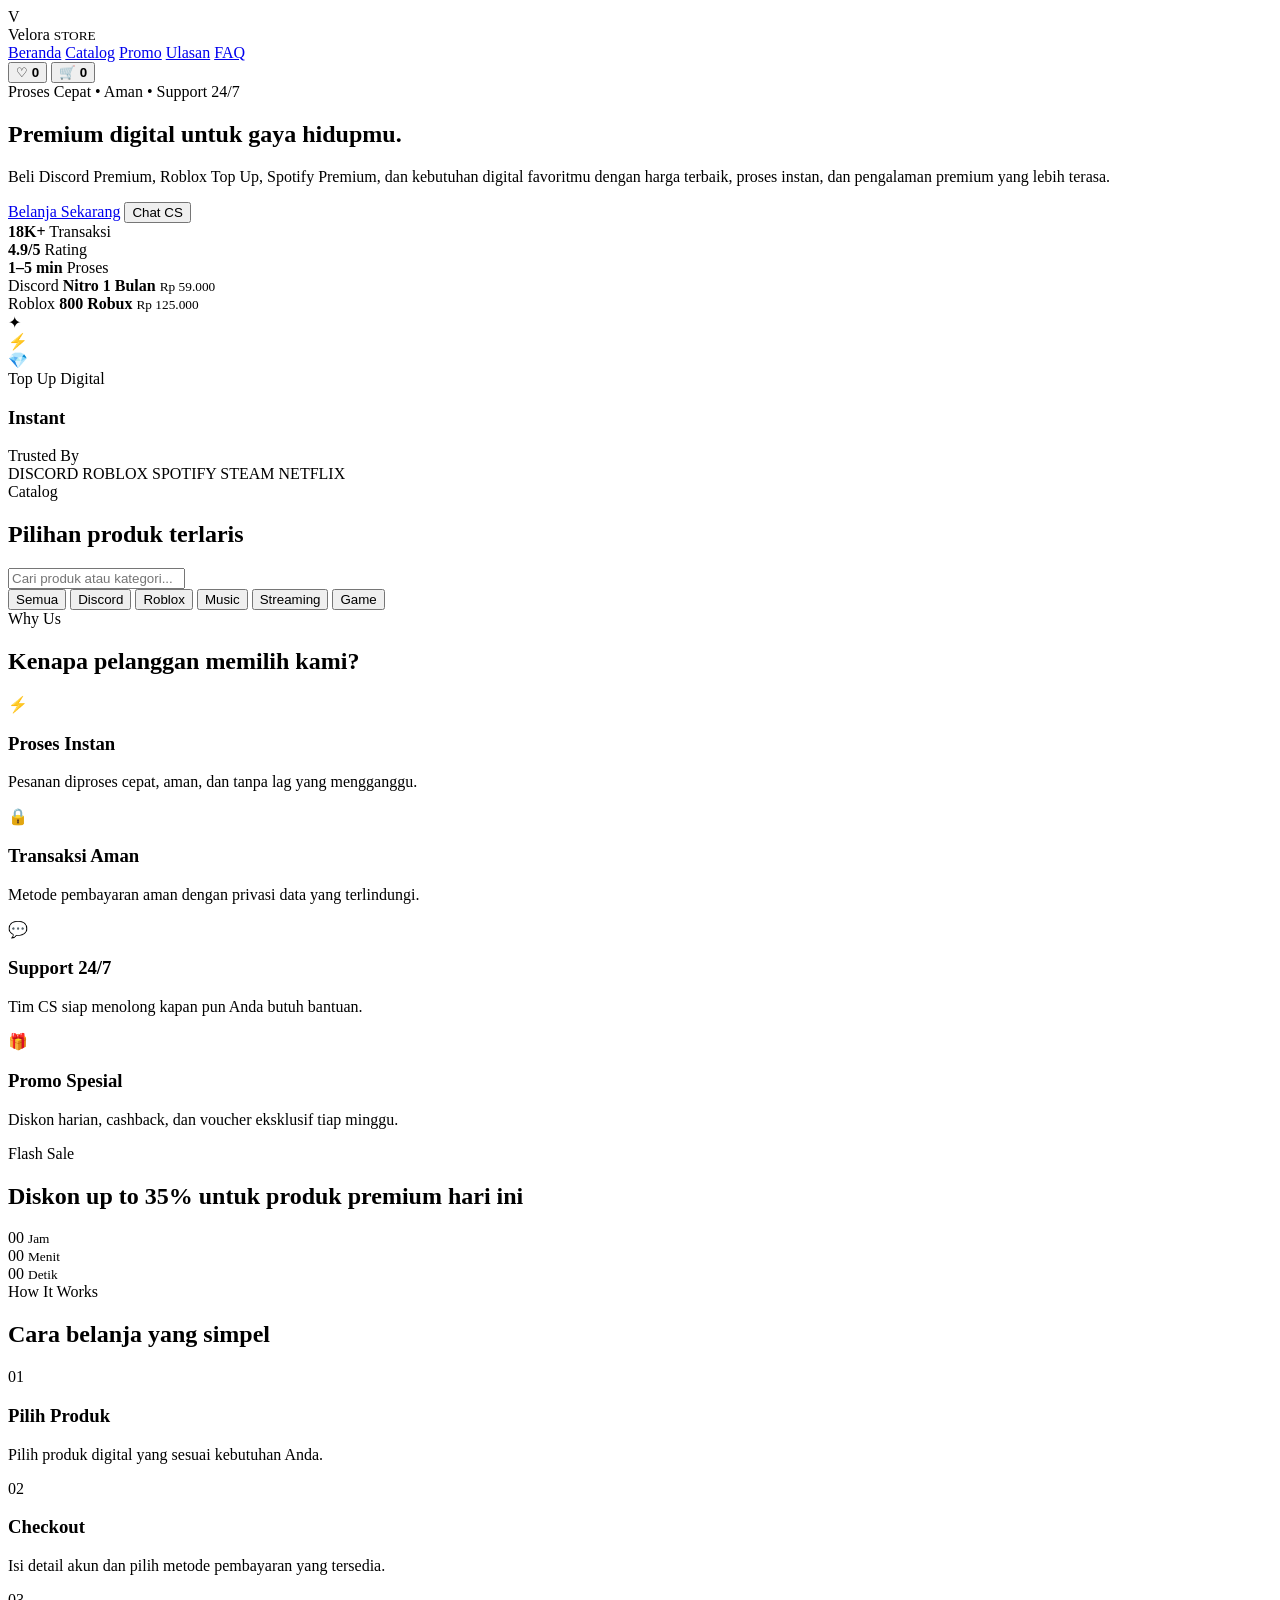
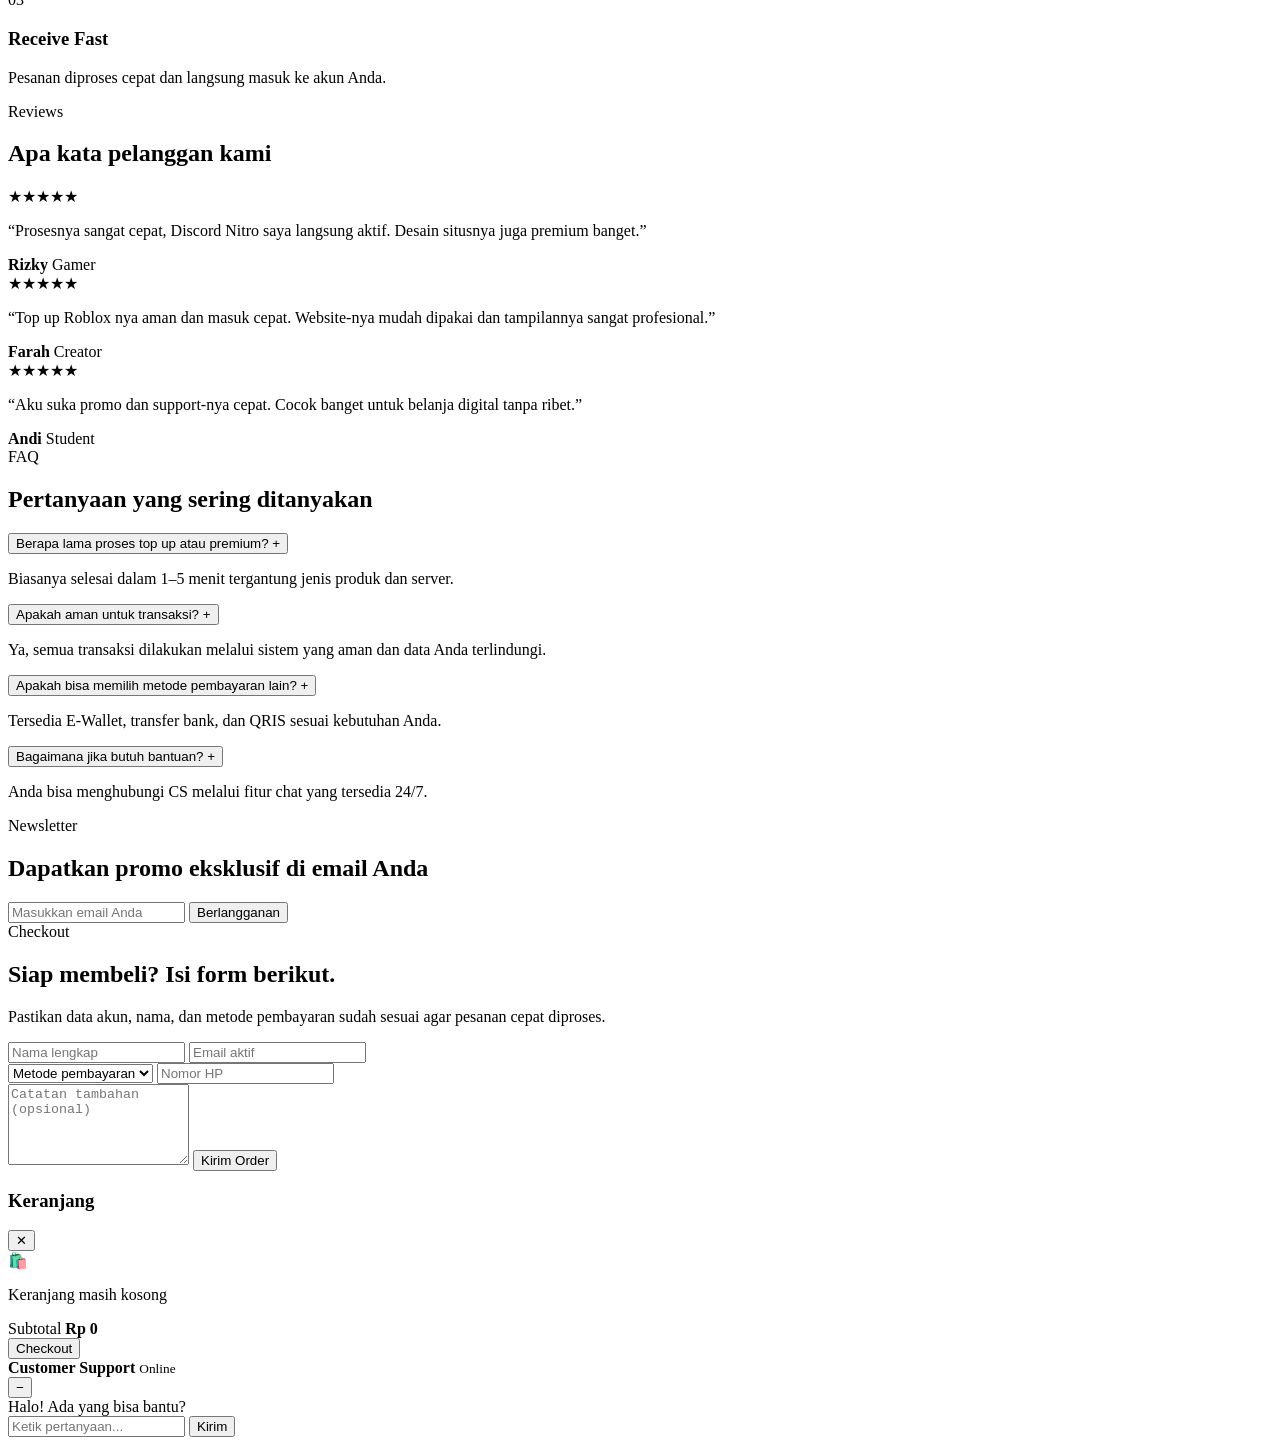
==== commit df445f3b: "Update print statement from 'Hello' to 'Goodbye'" ====
--- a/index.html
+++ b/index.html
@@ -3,10 +3,10 @@
   <head>
     <meta charset="UTF-8" />
     <meta name="viewport" content="width=device-width, initial-scale=1.0" />
-    <title>Velora Premium Store</title>
+    <title>Velora Store | Premium Digital Shop</title>
     <meta
       name="description"
-      content="Toko digital premium untuk Discord Premium, Roblox Top Up, Spotify Premium, dan kebutuhan digital lainnya."
+      content="Velora Store menjual Discord Premium, Roblox Top Up, Spotify Premium, dan kebutuhan digital premium lainnya."
     />
     <link rel="preconnect" href="https://fonts.googleapis.com" />
     <link rel="preconnect" href="https://fonts.gstatic.com" crossorigin />
@@ -14,1300 +14,19 @@
       href="https://fonts.googleapis.com/css2?family=Inter:wght@400;500;600;700;800;900&display=swap"
       rel="stylesheet"
     />
-    <style>
-      :root {
-        --bg: #060b14;
-        --bg-2: #0c1521;
-        --panel: rgba(18, 24, 38, 0.92);
-        --panel-2: rgba(12, 18, 28, 0.95);
-        --card: rgba(19, 28, 42, 0.9);
-        --line: rgba(255, 255, 255, 0.08);
-        --line-strong: rgba(255, 255, 255, 0.13);
-        --text: #edf4ff;
-        --muted: #b7c3d4;
-        --primary: #7c5cff;
-        --primary-2: #6fe8d4;
-        --gold: #f7d57a;
-        --red: #ff6c91;
-        --success: #2fe2a0;
-        --shadow: 0 30px 80px rgba(4, 10, 20, 0.7);
-        --radius-xl: 28px;
-        --radius-lg: 22px;
-        --radius-md: 16px;
-        --radius-sm: 12px;
-      }
-
-      * {
-        box-sizing: border-box;
-        margin: 0;
-        padding: 0;
-      }
-
-      html {
-        scroll-behavior: smooth;
-      }
-
-      body {
-        font-family: "Inter", sans-serif;
-        background:
-          radial-gradient(circle at 12% 22%, rgba(124, 92, 255, 0.17), transparent 25%),
-          radial-gradient(circle at 85% 15%, rgba(111, 232, 212, 0.12), transparent 18%),
-          linear-gradient(180deg, #050b15 0%, #09121d 34%, #0d1420 100%);
-        color: var(--text);
-        min-height: 100vh;
-        overflow-x: hidden;
-      }
-
-      a {
-        text-decoration: none;
-        color: inherit;
-      }
-
-      button,
-      input,
-      select,
-      textarea {
-        font: inherit;
-      }
-
-      button {
-        cursor: pointer;
-        border: none;
-      }
-
-      input,
-      select,
-      textarea {
-        width: 100%;
-        border-radius: 14px;
-        border: 1px solid var(--line);
-        background: rgba(255, 255, 255, 0.03);
-        color: var(--text);
-        outline: none;
-        transition: border-color 0.2s ease, box-shadow 0.2s ease;
-      }
-
-      input::placeholder,
-      textarea::placeholder {
-        color: rgba(255, 255, 255, 0.46);
-      }
-
-      input:focus,
-      select:focus,
-      textarea:focus {
-        border-color: rgba(124, 92, 255, 0.72);
-        box-shadow: 0 0 0 4px rgba(124, 92, 255, 0.08);
-      }
-
-      .container {
-        width: min(1180px, calc(100% - 32px));
-        margin: 0 auto;
-      }
-
-      .page-glow {
-        position: fixed;
-        width: 520px;
-        height: 520px;
-        border-radius: 50%;
-        filter: blur(130px);
-        opacity: 0.14;
-        pointer-events: none;
-      }
-
-      .glow-1 {
-        background: #7c5cff;
-        left: -120px;
-        top: -120px;
-      }
-
-      .glow-2 {
-        background: #6fe8d4;
-        right: -120px;
-        bottom: 60px;
-      }
-
-      .topbar {
-        position: sticky;
-        top: 0;
-        z-index: 50;
-        backdrop-filter: blur(16px);
-        background: rgba(6, 11, 20, 0.7);
-        border-bottom: 1px solid rgba(255, 255, 255, 0.04);
-      }
-
-      .nav {
-        display: flex;
-        align-items: center;
-        justify-content: space-between;
-        min-height: 80px;
-      }
-
-      .brand {
-        display: flex;
-        align-items: center;
-        gap: 12px;
-      }
-
-      .brand-mark {
-        width: 42px;
-        height: 42px;
-        border-radius: 14px;
-        display: grid;
-        place-items: center;
-        font-weight: 900;
-        color: white;
-        background: linear-gradient(135deg, var(--primary), #9881ff);
-        box-shadow: 0 18px 30px rgba(124, 92, 255, 0.45);
-      }
-
-      .brand-text {
-        display: flex;
-        align-items: baseline;
-        gap: 8px;
-      }
-
-      .brand-text span {
-        font-size: 1.1rem;
-        font-weight: 800;
-        letter-spacing: -0.04em;
-      }
-
-      .brand-text small {
-        font-size: 0.68rem;
-        color: var(--muted);
-        letter-spacing: 0.12em;
-      }
-
-      .nav-links {
-        display: flex;
-        align-items: center;
-        gap: 26px;
-        color: var(--muted);
-        font-size: 0.96rem;
-      }
-
-      .nav-links a:hover {
-        color: var(--text);
-      }
-
-      .nav-actions {
-        display: flex;
-        align-items: center;
-        gap: 12px;
-      }
-
-      .icon-btn {
-        display: inline-flex;
-        align-items: center;
-        gap: 8px;
-        min-height: 42px;
-        padding: 0 14px;
-        border-radius: 12px;
-        background: rgba(255, 255, 255, 0.04);
-        border: 1px solid var(--line);
-        color: var(--text);
-      }
-
-      .cart-btn {
-        background: linear-gradient(135deg, var(--primary), #8b75ff);
-        border: none;
-        box-shadow: 0 16px 26px rgba(124, 92, 255, 0.35);
-      }
-
-      .hero {
-        padding-top: 56px;
-        padding-bottom: 18px;
-      }
-
-      .hero-grid {
-        display: grid;
-        grid-template-columns: 1.12fr 0.88fr;
-        gap: 30px;
-        align-items: center;
-      }
-
-      .badge {
-        display: inline-flex;
-        align-items: center;
-        gap: 10px;
-        padding: 10px 16px;
-        border-radius: 999px;
-        background: rgba(124, 92, 255, 0.08);
-        border: 1px solid rgba(124, 92, 255, 0.3);
-        color: #e6ebff;
-        font-size: 0.76rem;
-        font-weight: 700;
-        letter-spacing: 0.04em;
-      }
-
-      .live-dot {
-        width: 9px;
-        height: 9px;
-        border-radius: 50%;
-        background: var(--success);
-        box-shadow: 0 0 0 8px rgba(47, 226, 160, 0.12);
-      }
-
-      .hero-copy h1 {
-        margin-top: 18px;
-        max-width: 650px;
-        font-size: clamp(2.9rem, 5vw, 5rem);
-        line-height: 1.02;
-        letter-spacing: -0.08em;
-      }
-
-      .hero-copy p {
-        margin-top: 18px;
-        max-width: 620px;
-        color: var(--muted);
-        font-size: 1.06rem;
-        line-height: 1.8;
-      }
-
-      .hero-actions {
-        margin-top: 28px;
-        display: flex;
-        align-items: center;
-        gap: 16px;
-      }
-
-      .btn {
-        display: inline-flex;
-        align-items: center;
-        justify-content: center;
-        min-height: 52px;
-        padding: 0 22px;
-        border-radius: 14px;
-        font-weight: 700;
-        transition: transform 0.2s ease, box-shadow 0.2s ease;
-      }
-
-      .primary-btn {
-        background: linear-gradient(135deg, var(--primary), #8c74ff);
-        color: white;
-        box-shadow: 0 18px 32px rgba(124, 92, 255, 0.34);
-      }
-
-      .secondary-btn {
-        background: rgba(255, 255, 255, 0.03);
-        border: 1px solid var(--line);
-        color: var(--text);
-      }
-
-      .btn:hover {
-        transform: translateY(-2px);
-      }
-
-      .stats {
-        margin-top: 34px;
-        display: flex;
-        flex-wrap: wrap;
-        gap: 28px;
-      }
-
-      .stats div {
-        display: flex;
-        flex-direction: column;
-        gap: 6px;
-      }
-
-      .stats strong {
-        font-size: 1.7rem;
-        letter-spacing: -0.06em;
-      }
-
-      .stats span {
-        font-size: 0.84rem;
-        color: var(--muted);
-      }
-
-      .hero-visual {
-        position: relative;
-        min-height: 500px;
-        display: grid;
-        place-items: center;
-      }
-
-      .hero-display {
-        position: relative;
-        width: min(430px, 100%);
-        height: 440px;
-        border-radius: 34px;
-        background:
-          linear-gradient(135deg, rgba(124, 92, 255, 0.18), rgba(111, 232, 212, 0.08)),
-          rgba(15, 22, 34, 0.9);
-        border: 1px solid rgba(255, 255, 255, 0.08);
-        box-shadow: var(--shadow);
-        overflow: hidden;
-      }
-
-      .hero-display::before {
-        content: "";
-        position: absolute;
-        inset: 18px;
-        border-radius: 26px;
-        border: 1px solid rgba(255, 255, 255, 0.08);
-      }
-
-      .display-center {
-        position: absolute;
-        left: 50%;
-        top: 50%;
-        transform: translate(-50%, -50%);
-        display: flex;
-        flex-direction: column;
-        align-items: center;
-        justify-content: center;
-        width: 220px;
-        height: 220px;
-        border-radius: 28px;
-        background: rgba(255, 255, 255, 0.04);
-        border: 1px solid rgba(255, 255, 255, 0.08);
-        z-index: 1;
-      }
-
-      .display-center span {
-        font-size: 0.7rem;
-        letter-spacing: 0.16em;
-        text-transform: uppercase;
-        color: var(--muted);
-      }
-
-      .display-center h3 {
-        margin-top: 8px;
-        font-size: clamp(2.2rem, 4vw, 3rem);
-        letter-spacing: -0.06em;
-      }
-
-      .display-orb {
-        position: absolute;
-        width: 72px;
-        height: 72px;
-        display: grid;
-        place-items: center;
-        border-radius: 22px;
-        background: rgba(255, 255, 255, 0.05);
-        border: 1px solid rgba(255, 255, 255, 0.08);
-        box-shadow: 0 22px 34px rgba(0, 0, 0, 0.18);
-        z-index: 2;
-        font-size: 1.8rem;
-      }
-
-      .orb-a {
-        top: 32px;
-        right: 28px;
-      }
-
-      .orb-b {
-        left: 52px;
-        bottom: 46px;
-      }
-
-      .orb-c {
-        right: 92px;
-        bottom: 40px;
-      }
-
-      .card-float {
-        position: absolute;
-        display: flex;
-        flex-direction: column;
-        gap: 6px;
-        padding: 14px 16px;
-        border-radius: 18px;
-        background: rgba(12, 18, 29, 0.92);
-        border: 1px solid rgba(255, 255, 255, 0.06);
-        box-shadow: 0 24px 40px rgba(5, 9, 16, 0.42);
-        z-index: 3;
-      }
-
-      .card-float span {
-        color: var(--muted);
-        font-size: 0.68rem;
-        letter-spacing: 0.08em;
-        text-transform: uppercase;
-      }
-
-      .card-float strong {
-        font-size: 1rem;
-      }
-
-      .card-float small {
-        color: var(--primary-2);
-        font-weight: 700;
-      }
-
-      .card-one {
-        left: 18px;
-        top: 32px;
-      }
-
-      .card-two {
-        right: 18px;
-        bottom: 30px;
-      }
-
-      .trust {
-        padding: 10px 0 18px;
-      }
-
-      .trust-bar {
-        display: flex;
-        justify-content: space-between;
-        align-items: center;
-        gap: 18px;
-        padding: 20px 22px;
-        border-radius: 18px;
-        background: rgba(255, 255, 255, 0.02);
-        border: 1px solid var(--line);
-      }
-
-      .trust-bar > span {
-        color: var(--muted);
-        text-transform: uppercase;
-        letter-spacing: 0.12em;
-        font-size: 0.7rem;
-      }
-
-      .brand-track {
-        display: flex;
-        flex-wrap: wrap;
-        justify-content: flex-end;
-        gap: 22px;
-        color: rgba(255, 255, 255, 0.72);
-        font-weight: 700;
-        letter-spacing: 0.12em;
-        font-size: 0.76rem;
-      }
-
-      .catalog,
-      .features,
-      .reviews,
-      .faq-section,
-      .newsletter,
-      .checkout {
-        padding-top: 56px;
-      }
-
-      .section-head {
-        display: flex;
-        justify-content: space-between;
-        align-items: end;
-        gap: 24px;
-        margin-bottom: 24px;
-      }
-
-      .section-head.slim {
-        margin-bottom: 18px;
-      }
-
-      .eyebrow {
-        display: inline-flex;
-        align-items: center;
-        padding: 8px 12px;
-        border-radius: 999px;
-        background: rgba(124, 92, 255, 0.08);
-        border: 1px solid rgba(124, 92, 255, 0.26);
-        color: #dfe3ff;
-        font-size: 0.7rem;
-        letter-spacing: 0.08em;
-        text-transform: uppercase;
-        font-weight: 700;
-      }
-
-      .eyebrow.accent {
-        background: rgba(247, 213, 122, 0.08);
-        border-color: rgba(247, 213, 122, 0.18);
-        color: #f7d57a;
-      }
-
-      .section-head h2 {
-        margin-top: 10px;
-        font-size: clamp(2rem, 3vw, 3rem);
-        letter-spacing: -0.06em;
-      }
-
-      .search-wrap {
-        width: min(360px, 100%);
-      }
-
-      .search-wrap input {
-        min-height: 52px;
-        padding: 0 16px;
-      }
-
-      .filters {
-        display: flex;
-        flex-wrap: wrap;
-        gap: 12px;
-        margin-bottom: 24px;
-      }
-
-      .filter-btn {
-        min-height: 42px;
-        padding: 0 16px;
-        border-radius: 999px;
-        background: rgba(255, 255, 255, 0.03);
-        border: 1px solid var(--line);
-        color: var(--muted);
-        font-weight: 600;
-      }
-
-      .filter-btn.active {
-        background: linear-gradient(135deg, rgba(124, 92, 255, 0.18), rgba(111, 232, 212, 0.1));
-        color: var(--text);
-        border-color: rgba(124, 92, 255, 0.38);
-      }
-
-      .product-grid {
-        display: grid;
-        grid-template-columns: repeat(4, minmax(0, 1fr));
-        gap: 20px;
-      }
-
-      .product-card {
-        background: linear-gradient(180deg, rgba(16, 24, 36, 0.92), rgba(11, 17, 27, 0.98));
-        border: 1px solid var(--line);
-        border-radius: var(--radius-xl);
-        padding: 16px;
-        transition: transform 0.2s ease, border-color 0.2s ease, box-shadow 0.2s ease;
-      }
-
-      .product-card:hover {
-        transform: translateY(-4px);
-        border-color: rgba(124, 92, 255, 0.38);
-        box-shadow: 0 18px 34px rgba(8, 13, 22, 0.25);
-      }
-
-      .product-top {
-        display: flex;
-        justify-content: space-between;
-        align-items: center;
-        margin-bottom: 16px;
-      }
-
-      .product-tag {
-        padding: 7px 10px;
-        border-radius: 999px;
-        border: 1px solid var(--line);
-        background: rgba(255, 255, 255, 0.03);
-        color: #e5ebff;
-        font-size: 0.68rem;
-        letter-spacing: 0.08em;
-        font-weight: 700;
-        text-transform: uppercase;
-      }
-
-      .wish-btn {
-        width: 38px;
-        height: 38px;
-        border-radius: 12px;
-        background: rgba(255, 255, 255, 0.03);
-        border: 1px solid var(--line);
-        color: var(--text);
-      }
-
-      .wish-btn.active {
-        background: rgba(255, 108, 145, 0.12);
-        border-color: rgba(255, 108, 145, 0.26);
-        color: #ff9ab3;
-      }
-
-      .product-art {
-        width: 100%;
-        height: 150px;
-        border-radius: 18px;
-        display: grid;
-        place-items: center;
-        font-size: 3.2rem;
-        border: 1px solid rgba(255, 255, 255, 0.06);
-        background:
-          linear-gradient(135deg, rgba(124, 92, 255, 0.18), rgba(111, 232, 212, 0.08)),
-          rgba(255, 255, 255, 0.02);
-      }
-
-      .product-card h3 {
-        margin-top: 16px;
-        font-size: 1.16rem;
-        letter-spacing: -0.04em;
-      }
-
-      .product-card p {
-        margin-top: 10px;
-        min-height: 74px;
-        color: var(--muted);
-        line-height: 1.7;
-      }
-
-      .meta-row {
-        margin-top: 18px;
-        display: flex;
-        align-items: end;
-        justify-content: space-between;
-        gap: 12px;
-      }
-
-      .price-wrap {
-        display: flex;
-        flex-direction: column;
-      }
-
-      .price-wrap small {
-        color: var(--muted);
-        text-decoration: line-through;
-        font-size: 0.72rem;
-      }
-
-      .price-wrap strong {
-        font-size: 1.28rem;
-        letter-spacing: -0.05em;
-      }
-
-      .rating {
-        font-size: 0.8rem;
-        font-weight: 700;
-        color: var(--gold);
-      }
-
-      .product-actions {
-        display: flex;
-        gap: 10px;
-        margin-top: 18px;
-      }
-
-      .add-cart,
-      .quick-buy {
-        min-height: 44px;
-        border-radius: 12px;
-        font-weight: 700;
-      }
-
-      .add-cart {
-        flex: 1;
-        background: linear-gradient(135deg, var(--primary), #8d75ff);
-        color: white;
-      }
-
-      .quick-buy {
-        min-width: 88px;
-        background: rgba(255, 255, 255, 0.02);
-        border: 1px solid var(--line);
-        color: var(--text);
-      }
-
-      .feature-grid {
-        display: grid;
-        grid-template-columns: repeat(4, minmax(0, 1fr));
-        gap: 20px;
-      }
-
-      .feature-card {
-        background: rgba(16, 23, 36, 0.84);
-        border: 1px solid var(--line);
-        border-radius: 24px;
-        padding: 22px 18px;
-      }
-
-      .feature-icon {
-        width: 56px;
-        height: 56px;
-        display: grid;
-        place-items: center;
-        border-radius: 16px;
-        background: rgba(124, 92, 255, 0.12);
-        border: 1px solid rgba(124, 92, 255, 0.26);
-        font-size: 1.7rem;
-      }
-
-      .feature-card h3 {
-        margin-top: 18px;
-        font-size: 1.15rem;
-      }
-
-      .feature-card p {
-        margin-top: 10px;
-        color: var(--muted);
-        line-height: 1.7;
-      }
-
-      .promo-section {
-        padding-top: 52px;
-      }
-
-      .promo-banner {
-        display: flex;
-        justify-content: space-between;
-        align-items: center;
-        gap: 20px;
-        padding: 28px 30px;
-        border-radius: 28px;
-        background:
-          radial-gradient(circle at top left, rgba(124, 92, 255, 0.22), transparent 24%),
-          linear-gradient(135deg, rgba(13, 20, 31, 0.96), rgba(22, 31, 46, 0.92));
-        border: 1px solid rgba(255, 255, 255, 0.06);
-        box-shadow: var(--shadow);
-      }
-
-      .promo-banner h2 {
-        margin-top: 12px;
-        font-size: clamp(1.9rem, 3vw, 3rem);
-        letter-spacing: -0.06em;
-      }
-
-      .countdown {
-        display: flex;
-        align-items: center;
-        gap: 12px;
-        flex-wrap: wrap;
-      }
-
-      .countdown > div {
-        min-width: 98px;
-        display: flex;
-        flex-direction: column;
-        align-items: center;
-        gap: 8px;
-        padding: 14px 12px;
-        border-radius: 18px;
-        background: rgba(255, 255, 255, 0.04);
-        border: 1px solid var(--line);
-      }
-
-      .countdown span {
-        font-size: 2rem;
-        font-weight: 800;
-        letter-spacing: -0.06em;
-      }
-
-      .countdown small {
-        color: var(--muted);
-        font-size: 0.72rem;
-      }
-
-      .step-grid {
-        display: grid;
-        grid-template-columns: repeat(3, minmax(0, 1fr));
-        gap: 20px;
-      }
-
-      .step-card {
-        background: rgba(16, 23, 36, 0.84);
-        border: 1px solid var(--line);
-        border-radius: 24px;
-        padding: 22px 18px;
-      }
-
-      .step-card span {
-        display: inline-flex;
-        justify-content: center;
-        align-items: center;
-        width: 52px;
-        height: 52px;
-        border-radius: 14px;
-        background: linear-gradient(135deg, var(--primary), #8d75ff);
-        font-weight: 800;
-        color: white;
-      }
-
-      .step-card h3 {
-        margin-top: 18px;
-        font-size: 1.2rem;
-      }
-
-      .step-card p {
-        margin-top: 8px;
-        color: var(--muted);
-        line-height: 1.7;
-      }
-
-      .review-grid {
-        display: grid;
-        grid-template-columns: repeat(3, minmax(0, 1fr));
-        gap: 20px;
-      }
-
-      .review-card {
-        background: rgba(16, 23, 36, 0.84);
-        border: 1px solid var(--line);
-        border-radius: 24px;
-        padding: 22px 20px;
-      }
-
-      .stars {
-        margin-bottom: 14px;
-        color: var(--gold);
-        letter-spacing: 0.18em;
-        font-size: 1.1rem;
-      }
-
-      .review-card p {
-        color: var(--muted);
-        line-height: 1.8;
-      }
-
-      .reviewer {
-        margin-top: 18px;
-        display: flex;
-        flex-direction: column;
-        gap: 4px;
-      }
-
-      .reviewer span {
-        color: var(--muted);
-        font-size: 0.82rem;
-      }
-
-      .faq-list {
-        display: grid;
-        gap: 12px;
-      }
-
-      .faq-item {
-        background: rgba(16, 23, 36, 0.84);
-        border: 1px solid var(--line);
-        border-radius: 18px;
-        overflow: hidden;
-      }
-
-      .faq-question {
-        width: 100%;
-        display: flex;
-        justify-content: space-between;
-        align-items: center;
-        gap: 16px;
-        background: transparent;
-        color: var(--text);
-        text-align: left;
-        padding: 18px 20px;
-        font-weight: 600;
-      }
-
-      .faq-question span {
-        font-size: 1.45rem;
-        transition: transform 0.2s ease;
-      }
-
-      .faq-answer {
-        max-height: 0;
-        overflow: hidden;
-        transition: max-height 0.3s ease;
-      }
-
-      .faq-answer p {
-        padding: 0 20px 18px;
-        color: var(--muted);
-        line-height: 1.7;
-      }
-
-      .faq-item.active .faq-answer {
-        max-height: 140px;
-      }
-
-      .faq-item.active .faq-question span {
-        transform: rotate(45deg);
-      }
-
-      .newsletter-box {
-        display: flex;
-        align-items: center;
-        justify-content: space-between;
-        gap: 24px;
-        padding: 28px 30px;
-        border-radius: 30px;
-        background:
-          linear-gradient(135deg, rgba(124, 92, 255, 0.12), rgba(111, 232, 212, 0.08)),
-          rgba(16, 23, 36, 0.86);
-        border: 1px solid rgba(255, 255, 255, 0.08);
-      }
-
-      .newsletter-box h2 {
-        margin-top: 12px;
-        font-size: clamp(1.9rem, 3vw, 3rem);
-        letter-spacing: -0.06em;
-      }
-
-      .newsletter-form {
-        display: flex;
-        align-items: center;
-        gap: 12px;
-        width: min(440px, 100%);
-      }
-
-      .newsletter-form input {
-        min-height: 52px;
-        padding: 0 16px;
-      }
-
-      .checkout-box {
-        display: grid;
-        grid-template-columns: 0.9fr 1.1fr;
-        gap: 24px;
-        align-items: center;
-        padding: 30px;
-        border-radius: 30px;
-        background:
-          linear-gradient(135deg, rgba(124, 92, 255, 0.08), rgba(111, 232, 212, 0.08)),
-          rgba(16, 23, 36, 0.86);
-        border: 1px solid var(--line);
-      }
-
-      .checkout-copy h2 {
-        margin-top: 12px;
-        font-size: clamp(2rem, 3vw, 3rem);
-        letter-spacing: -0.06em;
-      }
-
-      .checkout-copy p {
-        margin-top: 12px;
-        color: var(--muted);
-        line-height: 1.7;
-      }
-
-      .order-form {
-        display: flex;
-        flex-direction: column;
-        gap: 16px;
-      }
-
-      .form-row {
-        display: grid;
-        grid-template-columns: repeat(2, minmax(0, 1fr));
-        gap: 14px;
-      }
-
-      .order-form input,
-      .order-form select,
-      .order-form textarea {
-        min-height: 52px;
-        padding: 0 16px;
-        font-size: 0.96rem;
-      }
-
-      .order-form textarea {
-        min-height: 110px;
-        resize: vertical;
-        padding-top: 12px;
-      }
-
-      .full-width {
-        width: 100%;
-      }
-
-      .cart-panel {
-        position: fixed;
-        top: 22px;
-        right: 22px;
-        width: min(390px, calc(100% - 20px));
-        max-height: calc(100vh - 40px);
-        background: rgba(10, 16, 25, 0.98);
-        border: 1px solid var(--line);
-        border-radius: 28px;
-        box-shadow: var(--shadow);
-        overflow: hidden;
-        z-index: 90;
-        transform: translateX(calc(100% + 28px));
-        transition: transform 0.25s ease;
-      }
-
-      .cart-panel.open {
-        transform: translateX(0);
-      }
-
-      .cart-header,
-      .cart-footer {
-        padding: 18px 18px 0;
-      }
-
-      .cart-header {
-        display: flex;
-        align-items: center;
-        justify-content: space-between;
-        padding-bottom: 12px;
-        border-bottom: 1px solid var(--line);
-      }
-
-      .close-btn {
-        width: 38px;
-        height: 38px;
-        border-radius: 12px;
-        background: rgba(255, 255, 255, 0.04);
-        border: 1px solid var(--line);
-        color: var(--text);
-      }
-
-      .cart-items {
-        max-height: 420px;
-        overflow-y: auto;
-        padding: 18px;
-      }
-
-      .empty-state {
-        display: grid;
-        place-items: center;
-        min-height: 180px;
-        text-align: center;
-        color: var(--muted);
-      }
-
-      .empty-emoji {
-        font-size: 2rem;
-        margin-bottom: 12px;
-      }
-
-      .cart-item {
-        display: grid;
-        grid-template-columns: 64px 1fr auto;
-        gap: 14px;
-        align-items: center;
-        padding: 12px 0;
-        border-bottom: 1px solid var(--line);
-      }
-
-      .cart-item-art {
-        width: 64px;
-        height: 64px;
-        border-radius: 16px;
-        display: grid;
-        place-items: center;
-        font-size: 1.5rem;
-        background: linear-gradient(135deg, rgba(124, 92, 255, 0.18), rgba(111, 232, 212, 0.1));
-        border: 1px solid rgba(255, 255, 255, 0.06);
-      }
-
-      .cart-item-info h4 {
-        font-size: 0.96rem;
-        margin-bottom: 4px;
-      }
-
-      .cart-item-info span {
-        color: var(--muted);
-        font-size: 0.75rem;
-      }
-
-      .cart-item-price {
-        margin-top: 8px;
-        font-weight: 700;
-      }
-
-      .remove-item {
-        color: #ff9bb4;
-        background: transparent;
-        font-size: 0.82rem;
-      }
-
-      .cart-footer {
-        padding-top: 14px;
-        padding-bottom: 18px;
-        border-top: 1px solid var(--line);
-      }
-
-      .summary-row {
-        display: flex;
-        justify-content: space-between;
-        align-items: center;
-        margin-bottom: 14px;
-      }
-
-      .toast {
-        position: fixed;
-        left: 50%;
-        bottom: 26px;
-        transform: translate(-50%, 18px);
-        background: rgba(16, 23, 36, 0.98);
-        border: 1px solid var(--line);
-        border-radius: 12px;
-        box-shadow: var(--shadow);
-        padding: 12px 18px;
-        color: var(--text);
-        opacity: 0;
-        pointer-events: none;
-        transition: all 0.25s ease;
-        z-index: 100;
-      }
-
-      .toast.show {
-        opacity: 1;
-        transform: translate(-50%, 0);
-      }
-
-      .chat-widget {
-        position: fixed;
-        right: 22px;
-        bottom: 22px;
-        width: min(330px, calc(100% - 24px));
-        background: rgba(10, 16, 25, 0.98);
-        border: 1px solid var(--line);
-        border-radius: 22px;
-        box-shadow: var(--shadow);
-        overflow: hidden;
-        z-index: 110;
-      }
-
-      .chat-header {
-        display: flex;
-        align-items: center;
-        justify-content: space-between;
-        gap: 12px;
-        padding: 14px 16px;
-        background: linear-gradient(135deg, rgba(124, 92, 255, 0.14), rgba(111, 232, 212, 0.06));
-        border-bottom: 1px solid var(--line);
-      }
-
-      .chat-label {
-        display: flex;
-        flex-direction: column;
-      }
-
-      .chat-label strong {
-        font-size: 0.96rem;
-      }
-
-      .chat-label small {
-        color: var(--success);
-      }
-
-      .chat-header button {
-        width: 32px;
-        height: 32px;
-        border-radius: 10px;
-        background: rgba(255, 255, 255, 0.04);
-        border: 1px solid var(--line);
-        color: var(--text);
-      }
-
-      .chat-body {
-        display: flex;
-        flex-direction: column;
-        gap: 10px;
-        max-height: 260px;
-        overflow-y: auto;
-        padding: 12px 14px;
-      }
-
-      .chat-msg {
-        max-width: 82%;
-        padding: 10px 12px;
-        border-radius: 12px;
-        line-height: 1.5;
-        font-size: 0.92rem;
-      }
-
-      .chat-msg.bot {
-        background: rgba(255, 255, 255, 0.04);
-        border: 1px solid var(--line);
-      }
-
-      .chat-msg.user {
-        align-self: flex-end;
-        background: linear-gradient(135deg, var(--primary), #8d75ff);
-        color: white;
-      }
-
-      .chat-form {
-        display: flex;
-        align-items: center;
-        gap: 8px;
-        padding: 12px 14px 14px;
-        border-top: 1px solid var(--line);
-      }
-
-      .chat-form input {
-        flex: 1;
-        min-height: 42px;
-        padding: 0 12px;
-      }
-
-      .chat-form button {
-        min-height: 42px;
-        padding: 0 12px;
-        border-radius: 12px;
-        background: linear-gradient(135deg, var(--primary), #8d75ff);
-        color: white;
-        font-weight: 700;
-      }
-
-      @media (max-width: 980px) {
-        .nav-links {
-          display: none;
-        }
-
-        .hero-grid,
-        .checkout-box {
-          grid-template-columns: 1fr;
-        }
-
-        .product-grid,
-        .feature-grid {
-          grid-template-columns: repeat(2, minmax(0, 1fr));
-        }
-
-        .newsletter-box,
-        .promo-banner {
-          flex-direction: column;
-          align-items: flex-start;
-        }
-      }
-
-      @media (max-width: 640px) {
-        .product-grid,
-        .feature-grid,
-        .review-grid,
-        .step-grid,
-        .form-row {
-          grid-template-columns: 1fr;
-        }
-
-        .section-head {
-          flex-direction: column;
-          align-items: flex-start;
-        }
-
-        .hero {
-          padding-top: 42px;
-        }
-
-        .hero-copy h1 {
-          font-size: 2.8rem;
-        }
-
-        .hero-actions {
-          flex-direction: column;
-          align-items: stretch;
-        }
-
-        .hero-actions .btn {
-          width: 100%;
-        }
-
-        .search-wrap,
-        .newsletter-form {
-          width: 100%;
-        }
-
-        .newsletter-form {
-          flex-direction: column;
-          align-items: stretch;
-        }
-
-        .cart-panel {
-          right: 12px;
-          top: 12px;
-          width: min(360px, calc(100% - 18px));
-        }
-      }
-    </style>
+    <link rel="stylesheet" href="styles.css" />
   </head>
-  <body>
-    <div class="page-glow glow-1"></div>
-    <div class="page-glow glow-2"></div>
-
-    <header class="topbar">
+  <body data-page="home">
+    <div class="bg-blur blur-1"></div>
+    <div class="bg-blur blur-2"></div>
+
+    <header class="site-header">
       <div class="container nav">
         <div class="brand">
           <div class="brand-mark">V</div>
           <div class="brand-text">
             <span>Velora</span>
-            <small>PREMIUM</small>
+            <small>STORE</small>
           </div>
         </div>
 
@@ -1320,14 +39,14 @@
         </nav>
 
         <div class="nav-actions">
-          <button class="icon-btn" id="wishlistBtn" aria-label="Wishlist">
+          <button class="icon-pill" id="wishlistBtn" aria-label="Wishlist">
             <span>♡</span>
-            <strong id="wishlistCount">0</strong>
+            <b id="wishlistCount">0</b>
           </button>
 
-          <button class="icon-btn cart-btn" id="cartToggle" aria-label="Cart">
+          <button class="icon-pill cart-pill" id="cartToggle" aria-label="Keranjang">
             <span>🛒</span>
-            <strong id="cartCount">0</strong>
+            <b id="cartCount">0</b>
           </button>
         </div>
       </div>
@@ -1338,16 +57,16 @@
         <div class="container hero-grid">
           <div class="hero-copy">
             <div class="badge">
-              <span class="live-dot"></span>
-              Proses Cepat • Aman • 24/7 Support
-            </div>
-
-            <h1>Premium digital yang terasa lebih istimewa.</h1>
+              <span class="dot"></span>
+              Proses Cepat • Aman • Support 24/7
+            </div>
+
+            <h1>Premium digital untuk gaya hidupmu.</h1>
 
             <p>
               Beli Discord Premium, Roblox Top Up, Spotify Premium, dan kebutuhan
               digital favoritmu dengan harga terbaik, proses instan, dan pengalaman
-              yang lebih premium.
+              premium yang lebih terasa.
             </p>
 
             <div class="hero-actions">
@@ -1358,38 +77,38 @@
             <div class="stats">
               <div>
                 <strong>18K+</strong>
-                <span>Transaksi sukses</span>
+                <span>Transaksi</span>
               </div>
               <div>
                 <strong>4.9/5</strong>
-                <span>Rating pelanggan</span>
+                <span>Rating</span>
               </div>
               <div>
-                <strong>1-5 min</strong>
-                <span>Proses order</span>
+                <strong>1–5 min</strong>
+                <span>Proses</span>
               </div>
             </div>
           </div>
 
           <div class="hero-visual">
-            <div class="card-float card-one">
+            <div class="float-card card-one">
               <span>Discord</span>
               <strong>Nitro 1 Bulan</strong>
               <small>Rp 59.000</small>
             </div>
 
-            <div class="card-float card-two">
+            <div class="float-card card-two">
               <span>Roblox</span>
               <strong>800 Robux</strong>
               <small>Rp 125.000</small>
             </div>
 
-            <div class="hero-display">
-              <div class="display-orb orb-a">✦</div>
-              <div class="display-orb orb-b">⚡</div>
-              <div class="display-orb orb-c">💎</div>
-
-              <div class="display-center">
+            <div class="showcase">
+              <div class="orb orb-a">✦</div>
+              <div class="orb orb-b">⚡</div>
+              <div class="orb orb-c">💎</div>
+
+              <div class="showcase-center">
                 <span>Top Up Digital</span>
                 <h3>Instant</h3>
               </div>
@@ -1401,7 +120,7 @@
       <section class="trust">
         <div class="container trust-bar">
           <span>Trusted By</span>
-          <div class="brand-track">
+          <div class="trust-list">
             <span>DISCORD</span>
             <span>ROBLOX</span>
             <span>SPOTIFY</span>
@@ -1423,12 +142,12 @@
               <input
                 id="searchInput"
                 type="text"
-                placeholder="Cari produk, kategori, atau promo..."
+                placeholder="Cari produk atau kategori..."
               />
             </div>
           </div>
 
-          <div class="filters">
+          <div class="filter-row">
             <button class="filter-btn active" data-category="all">Semua</button>
             <button class="filter-btn" data-category="discord">Discord</button>
             <button class="filter-btn" data-category="roblox">Roblox</button>
@@ -1446,7 +165,7 @@
           <div class="section-head slim">
             <div>
               <span class="eyebrow">Why Us</span>
-              <h2>Kenapa pelanggan memilih Velora?</h2>
+              <h2>Kenapa pelanggan memilih kami?</h2>
             </div>
           </div>
 
@@ -1454,25 +173,25 @@
             <article class="feature-card">
               <div class="feature-icon">⚡</div>
               <h3>Proses Instan</h3>
-              <p>Pesanan diproses dengan cepat tanpa delay yang mengganggu.</p>
+              <p>Pesanan diproses cepat, aman, dan tanpa lag yang mengganggu.</p>
             </article>
 
             <article class="feature-card">
-              <div class="feature-icon">🔐</div>
+              <div class="feature-icon">🔒</div>
               <h3>Transaksi Aman</h3>
-              <p>Pembayaran dijamin aman dengan sistem yang sudah teruji.</p>
+              <p>Metode pembayaran aman dengan privasi data yang terlindungi.</p>
             </article>
 
             <article class="feature-card">
               <div class="feature-icon">💬</div>
               <h3>Support 24/7</h3>
-              <p>Tim CS siap membantu kapan pun Anda butuh bantuan.</p>
+              <p>Tim CS siap menolong kapan pun Anda butuh bantuan.</p>
             </article>
 
             <article class="feature-card">
               <div class="feature-icon">🎁</div>
               <h3>Promo Spesial</h3>
-              <p>Diskon, cashback, dan voucher tersedia setiap hari.</p>
+              <p>Diskon harian, cashback, dan voucher eksklusif tiap minggu.</p>
             </article>
           </div>
         </div>
@@ -1521,13 +240,13 @@
             <div class="step-card">
               <span>02</span>
               <h3>Checkout</h3>
-              <p>Isi detail akun dan metode pembayaran yang tersedia.</p>
+              <p>Isi detail akun dan pilih metode pembayaran yang tersedia.</p>
             </div>
 
             <div class="step-card">
               <span>03</span>
               <h3>Receive Fast</h3>
-              <p>Pesanan langsung diproses dan masuk ke akun Anda.</p>
+              <p>Pesanan diproses cepat dan langsung masuk ke akun Anda.</p>
             </div>
           </div>
         </div>
@@ -1546,8 +265,8 @@
             <article class="review-card">
               <div class="stars">★★★★★</div>
               <p>
-                “Prosesnya luar biasa cepat. Discord Nitro saya aktif dalam hitungan
-                menit, tampilannya juga premium banget.”
+                “Prosesnya sangat cepat, Discord Nitro saya langsung aktif.
+                Desain situsnya juga premium banget.”
               </p>
               <div class="reviewer">
                 <strong>Rizky</strong>
@@ -1558,8 +277,8 @@
             <article class="review-card">
               <div class="stars">★★★★★</div>
               <p>
-                “Website mudah dipahami, promo bagus, dan top up Roblox-nya langsung
-                masuk dengan aman.”
+                “Top up Roblox nya aman dan masuk cepat. Website-nya mudah
+                dipakai dan tampilannya sangat profesional.”
               </p>
               <div class="reviewer">
                 <strong>Farah</strong>
@@ -1570,8 +289,8 @@
             <article class="review-card">
               <div class="stars">★★★★★</div>
               <p>
-                “Aku suka desainnya, support-nya cepat, dan proses ordernya tanpa
-                ribet. Cocok banget untuk belanja digital.”
+                “Aku suka promo dan support-nya cepat. Cocok banget untuk
+                belanja digital tanpa ribet.”
               </p>
               <div class="reviewer">
                 <strong>Andi</strong>
@@ -1587,7 +306,7 @@
           <div class="section-head slim">
             <div>
               <span class="eyebrow">FAQ</span>
-              <h2>Pertanyaan yang sering diajukan</h2>
+              <h2>Pertanyaan yang sering ditanyakan</h2>
             </div>
           </div>
 
@@ -1598,7 +317,7 @@
                 <span>+</span>
               </button>
               <div class="faq-answer">
-                <p>Umumnya selesai dalam 1–5 menit tergantung jenis produk dan server.</p>
+                <p>Biasanya selesai dalam 1–5 menit tergantung jenis produk dan server.</p>
               </div>
             </div>
 
@@ -1608,7 +327,7 @@
                 <span>+</span>
               </button>
               <div class="faq-answer">
-                <p>Ya, semua transaksi dilakukan dengan sistem yang aman dan data Anda terlindungi.</p>
+                <p>Ya, semua transaksi dilakukan melalui sistem yang aman dan data Anda terlindungi.</p>
               </div>
             </div>
 
@@ -1618,7 +337,7 @@
                 <span>+</span>
               </button>
               <div class="faq-answer">
-                <p>Tersedia berbagai pilihan seperti E-Wallet, bank transfer, dan QRIS.</p>
+                <p>Tersedia E-Wallet, transfer bank, dan QRIS sesuai kebutuhan Anda.</p>
               </div>
             </div>
 
@@ -1628,7 +347,7 @@
                 <span>+</span>
               </button>
               <div class="faq-answer">
-                <p>Anda bisa menggunakan fitur chat CS yang tersedia 24/7 di website ini.</p>
+                <p>Anda bisa menghubungi CS melalui fitur chat yang tersedia 24/7.</p>
               </div>
             </div>
           </div>
@@ -1639,10 +358,10 @@
         <div class="container newsletter-box">
           <div>
             <span class="eyebrow">Newsletter</span>
-            <h2>Dapatkan promo eksklusif langsung ke email Anda</h2>
-          </div>
-
-          <form id="newsletterForm" class="newsletter-form">
+            <h2>Dapatkan promo eksklusif di email Anda</h2>
+          </div>
+
+          <form class="newsletter-form" id="newsletterForm">
             <input type="email" placeholder="Masukkan email Anda" required />
             <button type="submit" class="btn primary-btn">Berlangganan</button>
           </form>
@@ -1663,30 +382,22 @@
 
             <form id="orderForm" class="order-form">
               <div class="form-row">
-                <input type="text" placeholder="Nama lengkap" required />
-                <input type="email" placeholder="Email aktif" required />
+                <input type="text" name="customerName" placeholder="Nama lengkap" required />
+                <input type="email" name="customerEmail" placeholder="Email aktif" required />
               </div>
 
               <div class="form-row">
-                <select required>
-                  <option value="">Pilih produk</option>
-                  <option>Discord Nitro 1 Bulan</option>
-                  <option>Discord Nitro 3 Bulan</option>
-                  <option>Roblox 800 Robux</option>
-                  <option>Roblox 2200 Robux</option>
-                  <option>Spotify Premium 1 Bulan</option>
-                  <option>Steam Wallet 100k</option>
+                <select name="paymentMethod" required>
+                  <option value="">Metode pembayaran</option>
+                  <option value="E-Wallet">E-Wallet</option>
+                  <option value="Bank Transfer">Bank Transfer</option>
+                  <option value="QRIS">QRIS</option>
                 </select>
 
-                <select required>
-                  <option value="">Metode pembayaran</option>
-                  <option>E-Wallet</option>
-                  <option>Bank Transfer</option>
-                  <option>QRIS</option>
-                </select>
-              </div>
-
-              <textarea rows="5" placeholder="Catatan tambahan (opsional)"></textarea>
+                <input type="text" name="customerPhone" placeholder="Nomor HP" required />
+              </div>
+
+              <textarea rows="5" name="notes" placeholder="Catatan tambahan (opsional)"></textarea>
 
               <button type="submit" class="btn primary-btn full-width">
                 Kirim Order
@@ -1740,438 +451,6 @@
       </form>
     </div>
 
-    <script>
-      const products = [
-        {
-          id: 1,
-          name: "Discord Nitro 1 Bulan",
-          category: "discord",
-          tag: "Discord",
-          emoji: "💬",
-          description: "Nikmati fitur premium Discord tanpa batas, emote eksklusif, dan pengalaman streaming lebih nyaman.",
-          price: 59000,
-          oldPrice: 69000,
-          rating: 4.9,
-        },
-        {
-          id: 2,
-          name: "Discord Nitro 3 Bulan",
-          category: "discord",
-          tag: "Discord",
-          emoji: "✨",
-          description: "Paket hemat untuk pengguna yang ingin menikmati fitur premium Discord lebih lama.",
-          price: 149000,
-          oldPrice: 179000,
-          rating: 4.8,
-        },
-        {
-          id: 3,
-          name: "Roblox 800 Robux",
-          category: "roblox",
-          tag: "Roblox",
-          emoji: "🎮",
-          description: "Top up Robux cepat dan aman untuk menambah item premium dan kebutuhan permainan favoritmu.",
-          price: 125000,
-          oldPrice: 150000,
-          rating: 4.9,
-        },
-        {
-          id: 4,
-          name: "Roblox 2200 Robux",
-          category: "roblox",
-          tag: "Roblox",
-          emoji: "🏆",
-          description: "Paket premium untuk pengguna aktif yang ingin lebih banyak fitur dan item di Roblox.",
-          price: 289000,
-          oldPrice: 339000,
-          rating: 4.8,
-        },
-        {
-          id: 5,
-          name: "Spotify Premium 1 Bulan",
-          category: "music",
-          tag: "Music",
-          emoji: "🎵",
-          description: "Nikmati musik tanpa iklan, tanpa gangguan, dan akses offline yang lebih nyaman.",
-          price: 35000,
-          oldPrice: 45000,
-          rating: 4.7,
-        },
-        {
-          id: 6,
-          name: "Netflix Premium 1 Bulan",
-          category: "streaming",
-          tag: "Streaming",
-          emoji: "📺",
-          description: "Streaming film dan serial favorit dengan pengalaman lebih lancar dan premium.",
-          price: 65000,
-          oldPrice: 82000,
-          rating: 4.8,
-        },
-        {
-          id: 7,
-          name: "Steam Wallet 100k",
-          category: "game",
-          tag: "Game",
-          emoji: "🎲",
-          description: "Isi saldo Steam untuk membeli game, DLC, item, dan kebutuhan gaming lainnya.",
-          price: 98000,
-          oldPrice: 120000,
-          rating: 4.9,
-        },
-        {
-          id: 8,
-          name: "YouTube Premium 1 Bulan",
-          category: "streaming",
-          tag: "Streaming",
-          emoji: "▶️",
-          description: "Tonton video tanpa iklan, unduh konten, dan nikmati pengalaman lebih nyaman.",
-          price: 42000,
-          oldPrice: 50000,
-          rating: 4.7,
-        },
-      ];
-
-      let activeCategory = "all";
-      let query = "";
-
-      const cart = JSON.parse(localStorage.getItem("veloraCart")) || [];
-      const wishlist = JSON.parse(localStorage.getItem("veloraWishlist")) || [];
-
-      const elements = {
-        productGrid: document.getElementById("productGrid"),
-        searchInput: document.getElementById("searchInput"),
-        cartCount: document.getElementById("cartCount"),
-        wishlistCount: document.getElementById("wishlistCount"),
-        cartPanel: document.getElementById("cartPanel"),
-        cartItems: document.getElementById("cartItems"),
-        subtotalPrice: document.getElementById("subtotalPrice"),
-        toast: document.getElementById("toast"),
-        chatForm: document.getElementById("chatForm"),
-        chatInput: document.getElementById("chatInput"),
-        chatBody: document.getElementById("chatBody"),
-        orderForm: document.getElementById("orderForm"),
-        newsletterForm: document.getElementById("newsletterForm"),
-      };
-
-      function formatCurrency(value) {
-        return new Intl.NumberFormat("id-ID", {
-          style: "currency",
-          currency: "IDR",
-          maximumFractionDigits: 0,
-        }).format(value);
-      }
-
-      function saveCart() {
-        localStorage.setItem("veloraCart", JSON.stringify(cart));
-      }
-
-      function saveWishlist() {
-        localStorage.setItem("veloraWishlist", JSON.stringify(wishlist));
-      }
-
-      function updateCounts() {
-        const totalQty = cart.reduce((sum, item) => sum + item.qty, 0);
-        elements.cartCount.textContent = totalQty;
-        elements.wishlistCount.textContent = wishlist.length;
-      }
-
-      function showToast(message) {
-        elements.toast.textContent = message;
-        elements.toast.classList.add("show");
-
-        clearTimeout(showToast.timeoutId);
-        showToast.timeoutId = setTimeout(() => {
-          elements.toast.classList.remove("show");
-        }, 1700);
-      }
-
-      function renderProducts() {
-        const filtered = products.filter((product) => {
-          const matchesCategory =
-            activeCategory === "all" || product.category === activeCategory;
-
-          const haystack = `${product.name} ${product.tag} ${product.category} ${product.description}`.toLowerCase();
-          const matchesSearch = haystack.includes(query.toLowerCase());
-
-          return matchesCategory && matchesSearch;
-        });
-
-        if (!filtered.length) {
-          elements.productGrid.innerHTML = `
-            <div class="empty-state" style="grid-column: 1 / -1; min-height: 220px; background: rgba(255,255,255,0.02); border:1px solid var(--line); border-radius:20px;">
-              <div class="empty-emoji">🔎</div>
-              <p>Produk yang Anda cari tidak ditemukan.</p>
-            </div>
-          `;
-          return;
-        }
-
-        elements.productGrid.innerHTML = filtered
-          .map((product) => {
-            const inWishlist = wishlist.includes(product.id);
-
-            return `
-              <article class="product-card">
-                <div class="product-top">
-                  <span class="product-tag">${product.tag}</span>
-                  <button class="wish-btn ${inWishlist ? "active" : ""}" data-wishlist="${product.id}" aria-label="Wishlist">
-                    ${inWishlist ? "♥" : "♡"}
-                  </button>
-                </div>
-
-                <div class="product-art">${product.emoji}</div>
-
-                <h3>${product.name}</h3>
-                <p>${product.description}</p>
-
-                <div class="meta-row">
-                  <div class="price-wrap">
-                    <small>${formatCurrency(product.oldPrice)}</small>
-                    <strong>${formatCurrency(product.price)}</strong>
-                  </div>
-                  <div class="rating">★ ${product.rating}</div>
-                </div>
-
-                <div class="product-actions">
-                  <button class="add-cart" data-add-cart="${product.id}">Tambah</button>
-                  <button class="quick-buy" data-quick-buy="${product.id}">Beli</button>
-                </div>
-              </article>
-            `;
-          })
-          .join("");
-      }
-
-      function renderCart() {
-        if (!cart.length) {
-          elements.cartItems.innerHTML = `
-            <div class="empty-state">
-              <div class="empty-emoji">🛍️</div>
-              <p>Keranjang masih kosong</p>
-            </div>
-          `;
-          elements.subtotalPrice.textContent = formatCurrency(0);
-          updateCounts();
-          return;
-        }
-
-        elements.cartItems.innerHTML = cart
-          .map(
-            (item) => `
-              <div class="cart-item">
-                <div class="cart-item-art">${item.emoji}</div>
-                <div class="cart-item-info">
-                  <h4>${item.name}</h4>
-                  <span>Qty: ${item.qty}</span>
-                  <div class="cart-item-price">${formatCurrency(item.price * item.qty)}</div>
-                </div>
-                <button class="remove-item" data-remove-item="${item.id}">Hapus</button>
-              </div>
-            `
-          )
-          .join("");
-
-        const total = cart.reduce((sum, item) => sum + item.price * item.qty, 0);
-        elements.subtotalPrice.textContent = formatCurrency(total);
-        updateCounts();
-      }
-
-      function addToCart(productId) {
-        const product = products.find((item) => item.id === Number(productId));
-        if (!product) return;
-
-        const existing = cart.find((item) => item.id === product.id);
-
-        if (existing) {
-          existing.qty += 1;
-        } else {
-          cart.push({
-            id: product.id,
-            name: product.name,
-            price: product.price,
-            emoji: product.emoji,
-            qty: 1,
-          });
-        }
-
-        saveCart();
-        renderCart();
-        elements.cartPanel.classList.add("open");
-        showToast(`${product.name} ditambahkan ke keranjang`);
-      }
-
-      function removeFromCart(productId) {
-        const index = cart.findIndex((item) => item.id === Number(productId));
-        if (index === -1) return;
-
-        cart.splice(index, 1);
-        saveCart();
-        renderCart();
-        showToast("Produk dihapus dari keranjang");
-      }
-
-      function toggleWishlist(productId) {
-        const id = Number(productId);
-        const index = wishlist.indexOf(id);
-
-        if (index >= 0) {
-          wishlist.splice(index, 1);
-          showToast("Wishlist dihapus");
-        } else {
-          wishlist.push(id);
-          showToast("Produk disimpan ke wishlist");
-        }
-
-        saveWishlist();
-        updateCounts();
-        renderProducts();
-      }
-
-      document.addEventListener("click", (event) => {
-        const addBtn = event.target.closest("[data-add-cart]");
-        if (addBtn) {
-          addToCart(addBtn.dataset.addCart);
-        }
-
-        const quickBuyBtn = event.target.closest("[data-quick-buy]");
-        if (quickBuyBtn) {
-          addToCart(quickBuyBtn.dataset.quickBuy);
-          elements.cartPanel.classList.add("open");
-        }
-
-        const removeBtn = event.target.closest("[data-remove-item]");
-        if (removeBtn) {
-          removeFromCart(removeBtn.dataset.removeItem);
-        }
-
-        const wishlistBtn = event.target.closest("[data-wishlist]");
-        if (wishlistBtn) {
-          toggleWishlist(wishlistBtn.dataset.wishlist);
-        }
-
-        const filterBtn = event.target.closest(".filter-btn");
-        if (filterBtn) {
-          activeCategory = filterBtn.dataset.category;
-          document.querySelectorAll(".filter-btn").forEach((btn) => {
-            btn.classList.toggle("active", btn === filterBtn);
-          });
-          renderProducts();
-        }
-
-        const faqBtn = event.target.closest(".faq-question");
-        if (faqBtn) {
-          const parent = faqBtn.parentElement;
-          parent.classList.toggle("active");
-        }
-      });
-
-      document.getElementById("searchInput").addEventListener("input", (event) => {
-        query = event.target.value.trim();
-        renderProducts();
-      });
-
-      document.getElementById("cartToggle").addEventListener("click", () => {
-        elements.cartPanel.classList.toggle("open");
-      });
-
-      document.getElementById("closeCart").addEventListener("click", () => {
-        elements.cartPanel.classList.remove("open");
-      });
-
-      document.getElementById("wishlistBtn").addEventListener("click", () => {
-        if (!wishlist.length) {
-          showToast("Wishlist masih kosong");
-          return;
-        }
-        showToast(`${wishlist.length} item favorit tersimpan`);
-      });
-
-      document.getElementById("checkoutNow").addEventListener("click", () => {
-        if (!cart.length) {
-          showToast("Keranjang masih kosong");
-          return;
-        }
-        const total = cart.reduce((sum, item) => sum + item.price * item.qty, 0);
-        showToast(`Total checkout: ${formatCurrency(total)}`);
-      });
-
-      document.getElementById("openSupport").addEventListener("click", () => {
-        document.getElementById("chatWidget").scrollIntoView({ behavior: "smooth", block: "end" });
-      });
-
-      document.getElementById("toggleChat").addEventListener("click", () => {
-        const widget = document.getElementById("chatWidget");
-        widget.style.display = widget.style.display === "none" ? "block" : "none";
-      });
-
-      elements.chatForm.addEventListener("submit", (event) => {
-        event.preventDefault();
-
-        const message = elements.chatInput.value.trim();
-        if (!message) return;
-
-        const userMsg = document.createElement("div");
-        userMsg.className = "chat-msg user";
-        userMsg.textContent = message;
-        elements.chatBody.appendChild(userMsg);
-
-        const botMsg = document.createElement("div");
-        botMsg.className = "chat-msg bot";
-
-        const replies = [
-          "Halo! Produk yang Anda cari tersedia. Mau cek Discord premium atau Roblox top up?",
-          "Tersedia, kami bisa bantu proses order dengan cepat.",
-          "Silakan pilih produk yang Anda inginkan, lalu kami lanjutkan checkout.",
-          "Untuk order cepat, kirim nama akun dan produk yang ingin dibeli.",
-        ];
-
-        botMsg.textContent = replies[Math.floor(Math.random() * replies.length)];
-        elements.chatBody.appendChild(botMsg);
-
-        elements.chatInput.value = "";
-        elements.chatBody.scrollTop = elements.chatBody.scrollHeight;
-      });
-
-      elements.orderForm.addEventListener("submit", (event) => {
-        event.preventDefault();
-        showToast("Order berhasil dikirim. Tim kami akan segera menghubungi Anda.");
-        event.target.reset();
-      });
-
-      elements.newsletterForm.addEventListener("submit", (event) => {
-        event.preventDefault();
-        showToast("Email Anda berhasil terdaftar untuk promo terbaru.");
-        event.target.reset();
-      });
-
-      function startCountdown() {
-        const end = new Date(Date.now() + 1000 * 60 * 60 * 24 + 1000 * 60 * 8 + 1000 * 15);
-        const hoursEl = document.getElementById("hours");
-        const minutesEl = document.getElementById("minutes");
-        const secondsEl = document.getElementById("seconds");
-
-        const tick = () => {
-          const now = new Date();
-          const diff = Math.max(0, end - now);
-
-          const h = Math.floor(diff / (1000 * 60 * 60));
-          const m = Math.floor((diff / (1000 * 60)) % 60);
-          const s = Math.floor((diff / 1000) % 60);
-
-          hoursEl.textContent = String(h).padStart(2, "0");
-          minutesEl.textContent = String(m).padStart(2, "0");
-          secondsEl.textContent = String(s).padStart(2, "0");
-        };
-
-        tick();
-        setInterval(tick, 1000);
-      }
-
-      renderProducts();
-      renderCart();
-      updateCounts();
-      startCountdown();
-    </script>
+    <script src="app.js"></script>
   </body>
-  </html>
+          </html>
